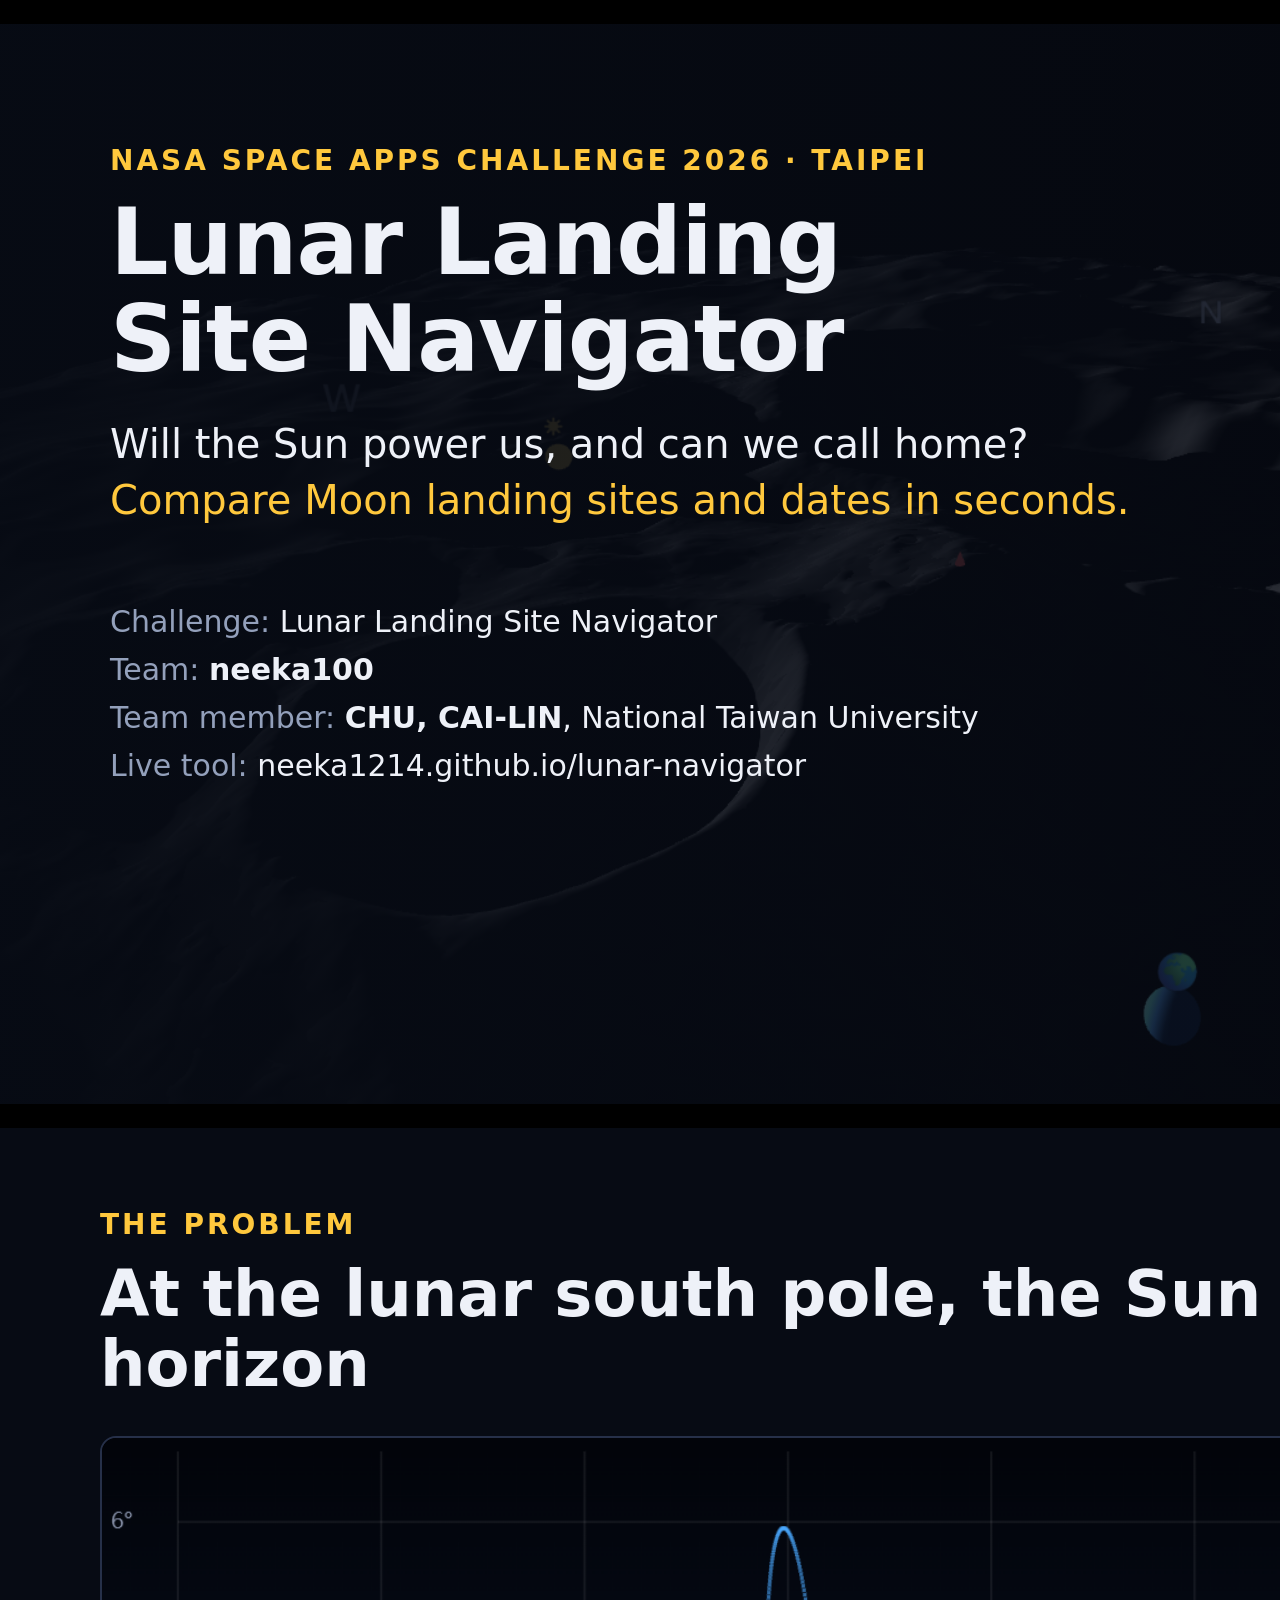
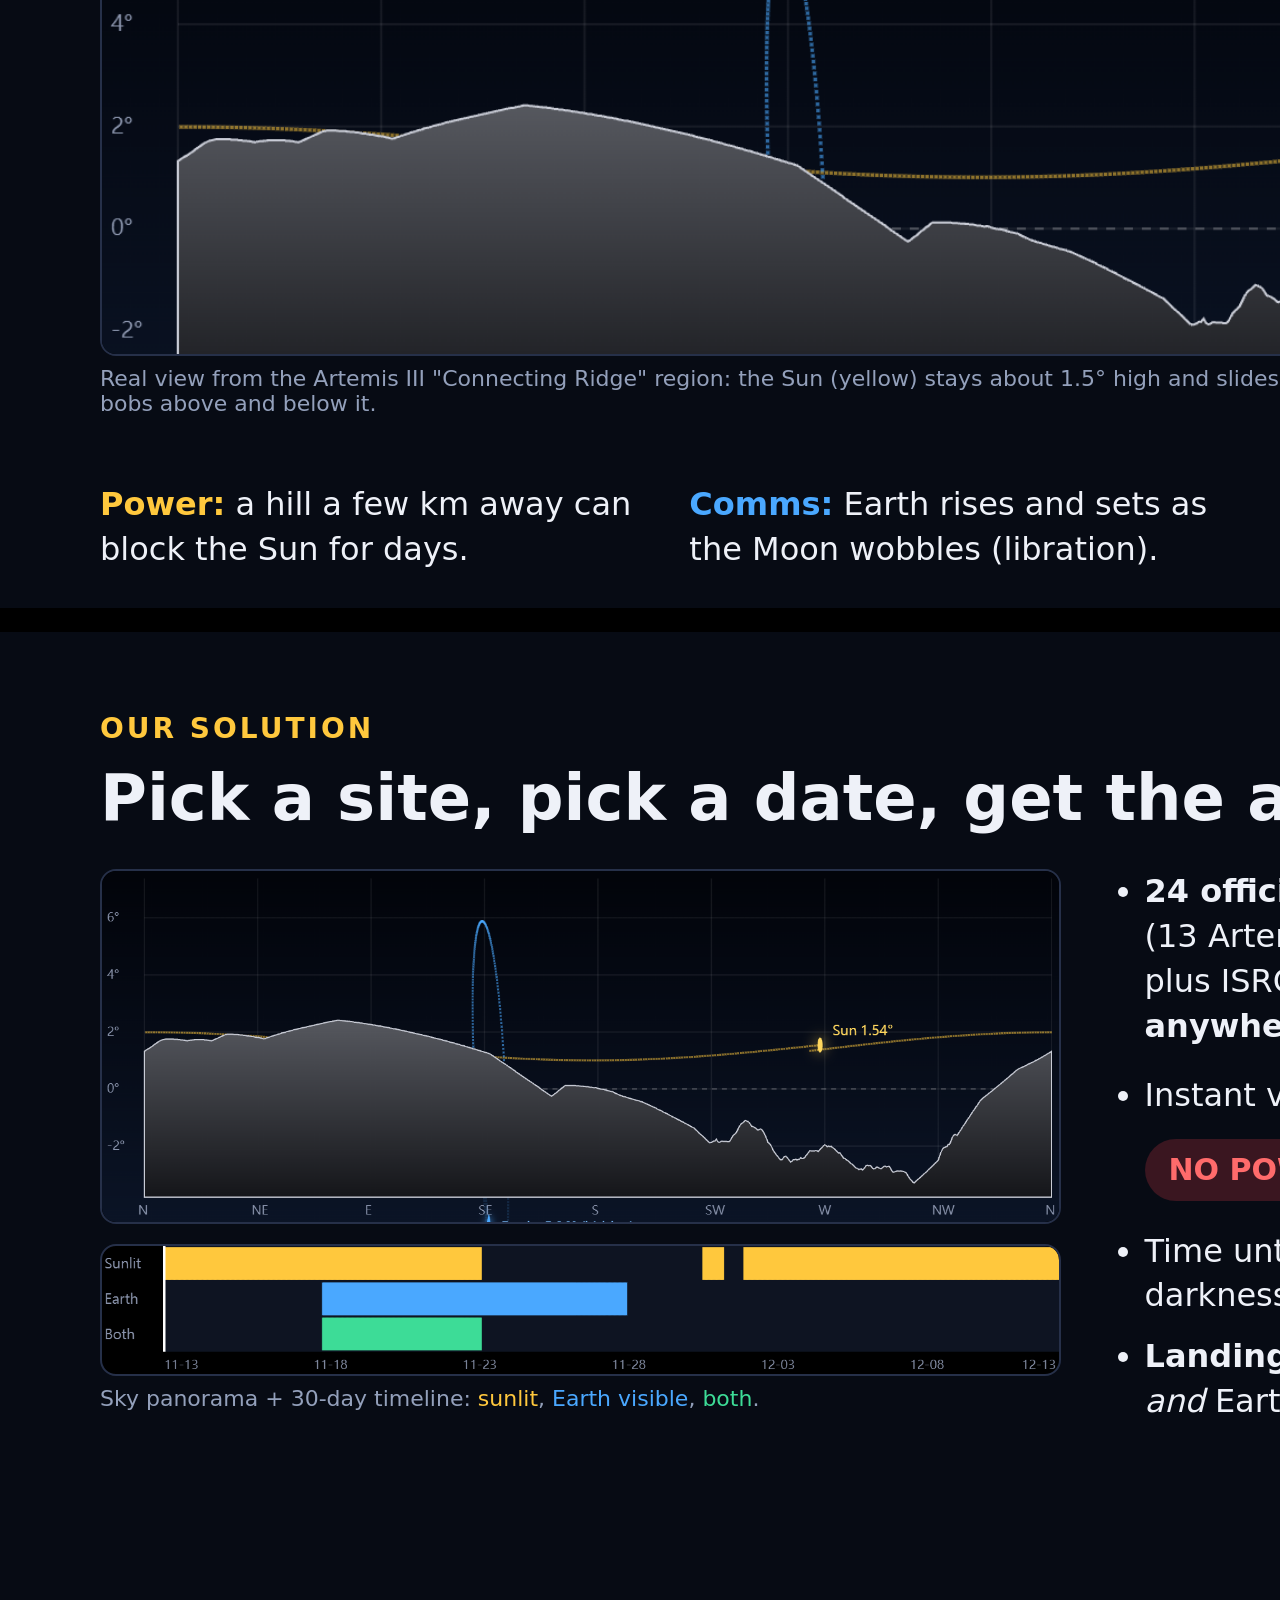
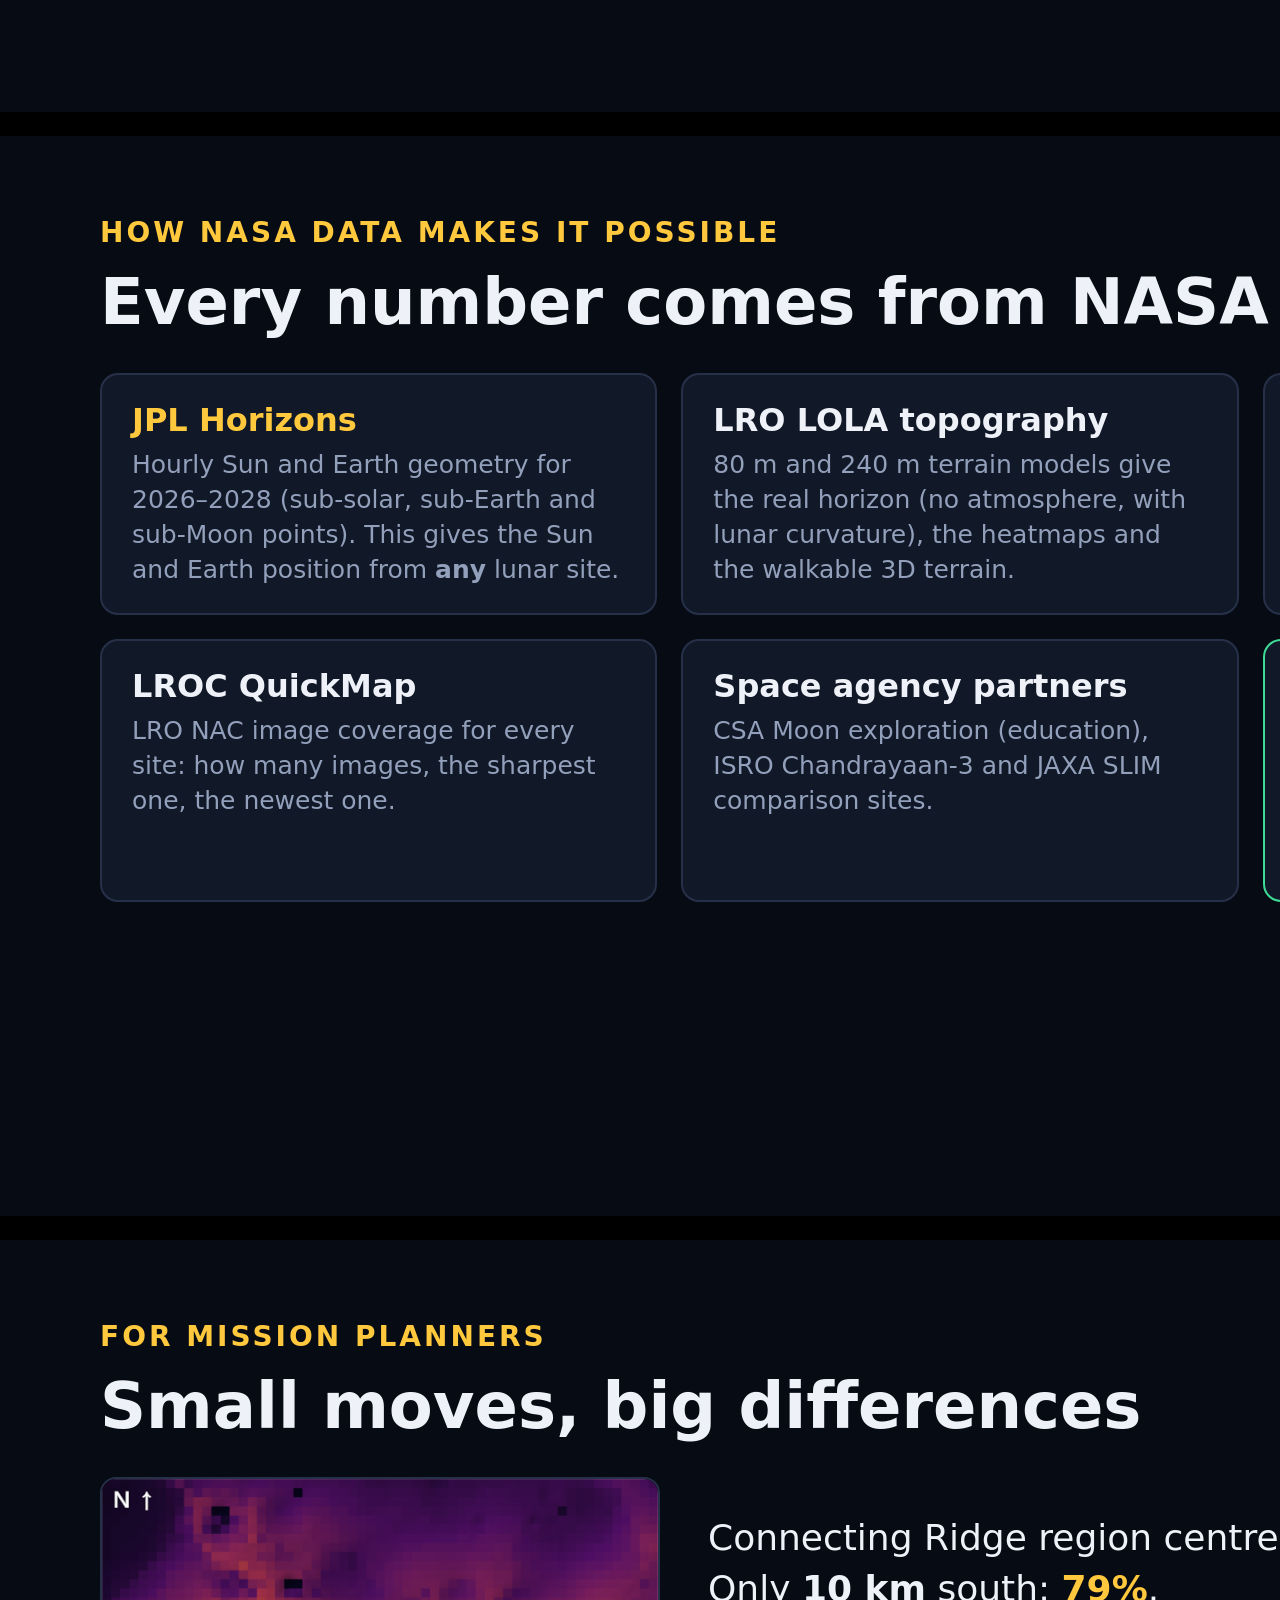
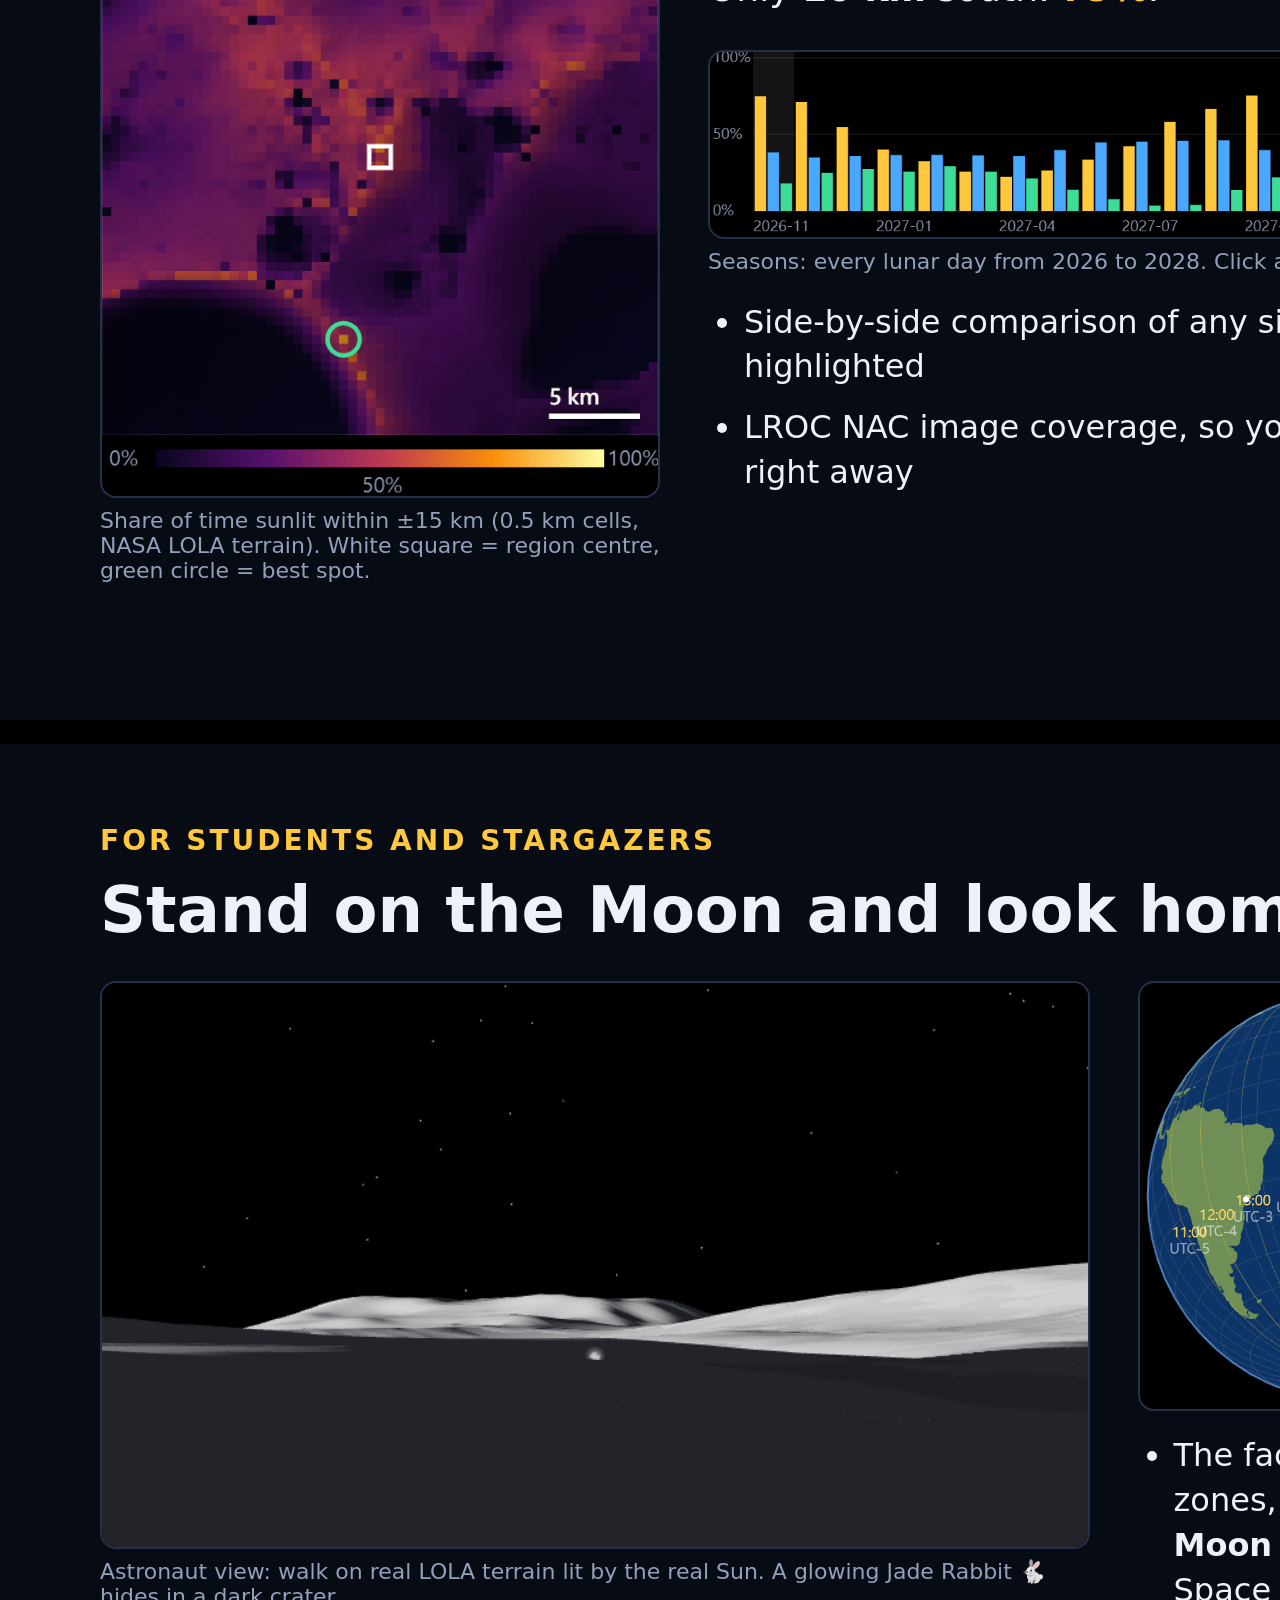
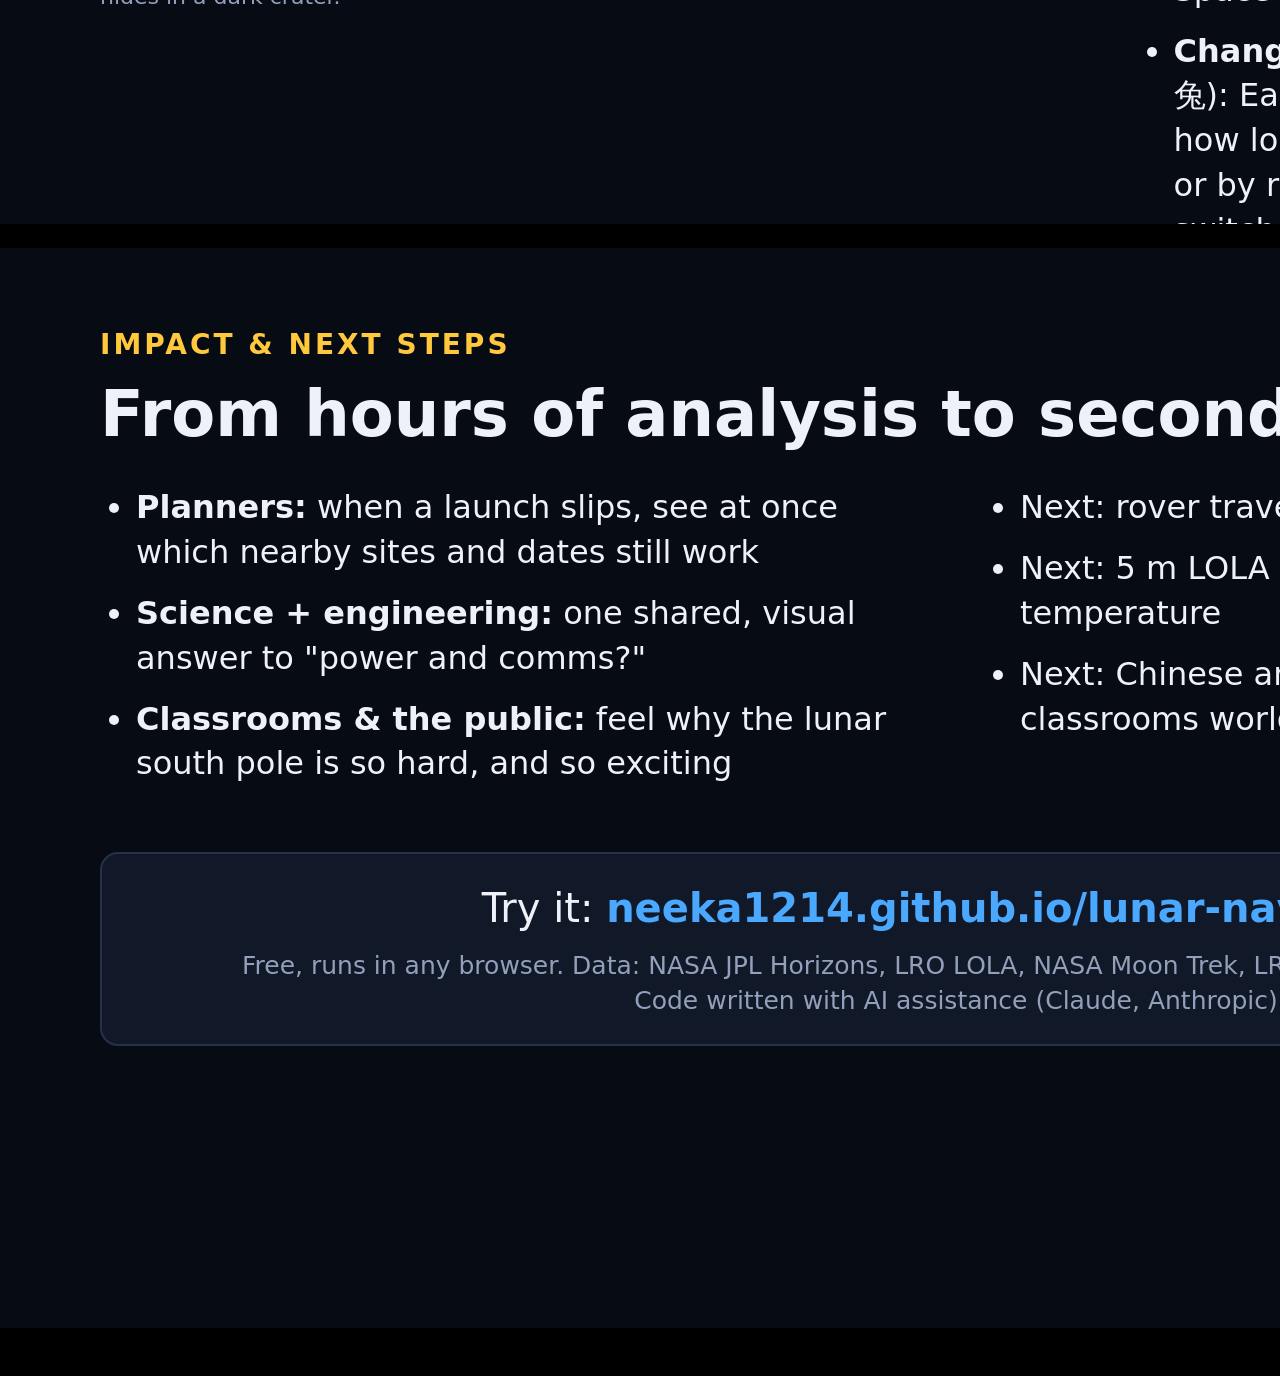
==== web/slides/index.html @ dbe1df8e "Lunar Landing Site Navigator: NASA Space Apps 2026 submission Co-Authored-By: Claude Opus 5.5 <norep" ====
<!doctype html>
<html lang="en">
<head>
<meta charset="utf-8">
<meta name="viewport" content="width=device-width, initial-scale=1">
<title>Lunar Landing Site Navigator · Slides</title>
<style>
  @page { size: 1920px 1080px; margin: 0; }
  :root { --bg: #070b14; --panel: #111827; --line: #263049; --text: #eef1f8; --muted: #93a0bb; --sun: #ffc83d; --earth: #4aa8ff; --ok: #3ddc97; --bad: #ff6b6b; }
  * { box-sizing: border-box; }
  html, body { margin: 0; background: #000; color: var(--text); font-family: "Segoe UI", system-ui, sans-serif; }
  .slide { width: 1920px; height: 1080px; position: relative; overflow: hidden; background: var(--bg); page-break-after: always; break-after: page; padding: 80px 100px; }
  @media screen { .slide { margin: 0 auto 24px; transform-origin: top center; } body { padding: 24px 0; } }
  h1 { font-size: 92px; margin: 0; line-height: 1.05; letter-spacing: -1px; }
  h2 { font-size: 64px; margin: 0 0 36px; line-height: 1.1; }
  .kicker { color: var(--sun); font-size: 28px; letter-spacing: 3px; text-transform: uppercase; margin-bottom: 18px; font-weight: 600; }
  p, li { font-size: 32px; line-height: 1.4; color: var(--text); }
  ul { margin: 0; padding-left: 36px; } li { margin: 0 0 16px; }
  .muted { color: var(--muted); }
  .sun { color: var(--sun); } .earth { color: var(--earth); } .ok { color: var(--ok); } .bad { color: var(--bad); }
  .row { display: flex; gap: 48px; align-items: flex-start; }
  .col { flex: 1; min-width: 0; }
  img { display: block; max-width: 100%; border-radius: 14px; }
  .frame { border: 2px solid var(--line); border-radius: 16px; overflow: hidden; background: #000; }
  .cap { font-size: 22px; color: var(--muted); margin-top: 10px; }
  .num { position: absolute; right: 60px; bottom: 40px; font-size: 22px; color: var(--muted); }
  .big { font-size: 120px; font-weight: 800; line-height: 1; }
  .pill { display: inline-block; padding: 10px 24px; border-radius: 40px; font-size: 30px; font-weight: 700; margin: 0 12px 12px 0; }
  .box { background: var(--panel); border: 2px solid var(--line); border-radius: 18px; padding: 26px 30px; }
  .box h3 { margin: 0 0 8px; font-size: 32px; }
  .box p { margin: 0; font-size: 25px; color: var(--muted); }
  .grid3 { display: grid; grid-template-columns: repeat(3, 1fr); gap: 24px; }
  .arrow { font-size: 44px; color: var(--muted); text-align: center; margin: 6px 0; }
</style>
</head>
<body>

<!-- 1 · Title + team -->
<section class="slide" style="padding:0">
  <img src="img/three_overview.png" style="position:absolute; inset:0; width:100%; height:100%; object-fit:cover; border-radius:0; opacity:.55">
  <div style="position:absolute; inset:0; background:linear-gradient(90deg, rgba(7,11,20,.95) 0%, rgba(7,11,20,.7) 55%, rgba(7,11,20,.2) 100%)"></div>
  <div style="position:relative; padding:120px 110px">
    <div class="kicker">NASA Space Apps Challenge 2026 · Taipei</div>
    <h1>Lunar Landing<br>Site Navigator</h1>
    <p style="font-size:40px; margin-top:28px; max-width:1100px">Will the Sun power us, and can we call home?<br><span class="sun">Compare Moon landing sites and dates in seconds.</span></p>
    <div style="margin-top:70px; font-size:30px; line-height:1.6">
      <div><span class="muted">Challenge:</span> Lunar Landing Site Navigator</div>
      <div><span class="muted">Team:</span> <b>neeka100</b></div>
      <div><span class="muted">Team member:</span> <b>CHU, CAI-LIN</b>, National Taiwan University</div>
      <div><span class="muted">Live tool:</span> neeka1214.github.io/lunar-navigator</div>
    </div>
  </div>
  <div class="num">1 / 7</div>
</section>

<!-- 2 · Problem -->
<section class="slide">
  <div class="kicker">The problem</div>
  <h2>At the lunar south pole, the Sun skims the horizon</h2>
  <div class="frame" style="height:520px"><img src="img/sky.png" style="width:100%; height:520px; object-fit:cover; object-position:top"></div>
  <div class="cap">Real view from the Artemis III "Connecting Ridge" region: the Sun (yellow) stays about 1.5° high and slides along the LOLA terrain horizon. Earth (blue) bobs above and below it.</div>
  <div class="row" style="margin-top:34px">
    <div class="col"><p><b class="sun">Power:</b> a hill a few km away can block the Sun for days.</p></div>
    <div class="col"><p><b class="earth">Comms:</b> Earth rises and sets as the Moon wobbles (libration).</p></div>
    <div class="col"><p><b>Replanning:</b> when a launch slips, NASA's detailed tools are slow to compare many site-and-date options.</p></div>
  </div>
  <div class="num">2 / 7</div>
</section>

<!-- 3 · Solution -->
<section class="slide">
  <div class="kicker">Our solution</div>
  <h2>Pick a site, pick a date, get the answer</h2>
  <div class="row">
    <div class="col" style="flex:1.35">
      <div class="frame"><img src="img/sky.png"></div>
      <div class="frame" style="margin-top:20px"><img src="img/timeline.png"></div>
      <div class="cap">Sky panorama + 30-day timeline: <span class="sun">sunlit</span>, <span class="earth">Earth visible</span>, <span class="ok">both</span>.</div>
    </div>
    <div class="col">
      <ul>
        <li><b>24 official sites</b> from NASA Moon Trek (13 Artemis III regions, 7 CLPS missions, plus ISRO, JAXA and Apollo), or <b>click anywhere</b></li>
        <li>Instant verdict: <span class="pill" style="background:#123a2c; color:var(--ok)">GO</span><span class="pill" style="background:#3a1620; color:var(--bad)">NO COMMS</span><span class="pill" style="background:#3a1620; color:var(--bad)">NO POWER</span></li>
        <li>Time until <span class="sun">sunset</span> or <span class="earth">Earthset</span>, longest darkness, solar-panel output</li>
        <li><b>Landing-window finder</b>: dates with Sun <i>and</i> Earth in view for N or more days</li>
      </ul>
    </div>
  </div>
  <div class="num">3 / 7</div>
</section>

<!-- 4 · NASA data -->
<section class="slide">
  <div class="kicker">How NASA data makes it possible</div>
  <h2>Every number comes from NASA open data</h2>
  <div class="grid3">
    <div class="box"><h3 class="sun">JPL Horizons</h3><p>Hourly Sun and Earth geometry for 2026–2028 (sub-solar, sub-Earth and sub-Moon points). This gives the Sun and Earth position from <b>any</b> lunar site.</p></div>
    <div class="box"><h3>LRO LOLA topography</h3><p>80 m and 240 m terrain models give the real horizon (no atmosphere, with lunar curvature), the heatmaps and the walkable 3D terrain.</p></div>
    <div class="box"><h3 class="earth">NASA Moon Trek</h3><p>The Artemis III candidate regions, the CLPS landing sites, and the LOLA permanently-shadowed-regions map.</p></div>
    <div class="box"><h3>LROC QuickMap</h3><p>LRO NAC image coverage for every site: how many images, the sharpest one, the newest one.</p></div>
    <div class="box"><h3>Space agency partners</h3><p>CSA Moon exploration (education), ISRO Chandrayaan-3 and JAXA SLIM comparison sites.</p></div>
    <div class="box" style="border-color:var(--ok)"><h3 class="ok">Validated</h3><p><b style="color:var(--text); font-size:40px">98.7%</b> agreement with Moon Trek's permanent-shadow map (300 test points). Sun and Earth positions match Horizons to within 0.01°.</p></div>
  </div>
  <div class="num">4 / 7</div>
</section>

<!-- 5 · Planners -->
<section class="slide">
  <div class="kicker">For mission planners</div>
  <h2>Small moves, big differences</h2>
  <div class="row">
    <div class="col" style="flex:0 0 560px">
      <div class="frame"><img src="img/heat.png" style="width:560px"></div>
      <div class="cap">Share of time sunlit within ±15 km (0.5 km cells, NASA LOLA terrain). White square = region centre, green circle = best spot.</div>
    </div>
    <div class="col">
      <p style="font-size:36px">Connecting Ridge region centre: <b>48%</b> sunlit.<br>Only <b>10 km</b> south: <b class="sun">79%</b>.</p>
      <div class="frame" style="margin-top:26px"><img src="img/season.png"></div>
      <div class="cap">Seasons: every lunar day from 2026 to 2028. Click a bar to jump to that date.</div>
      <ul style="margin-top:26px">
        <li>Side-by-side comparison of any sites and dates; the best one is highlighted</li>
        <li>LROC NAC image coverage, so you can check the real surface right away</li>
      </ul>
    </div>
  </div>
  <div class="num">5 / 7</div>
</section>

<!-- 6 · Everyone -->
<section class="slide">
  <div class="kicker">For students and stargazers</div>
  <h2>Stand on the Moon and look home</h2>
  <div class="row">
    <div class="col" style="flex:1.45">
      <div class="frame"><img src="img/three_fp.png" style="width:100%"></div>
      <div class="cap">Astronaut view: walk on real LOLA terrain lit by the real Sun. A glowing Jade Rabbit 🐇 hides in a dark crater.</div>
    </div>
    <div class="col">
      <div class="frame" style="width:430px"><img src="img/globe.png" style="width:430px"></div>
      <ul style="margin-top:22px">
        <li>The face of Earth you see, its time zones, and <b>which cities can see the Moon right now</b> (plus NASA's Deep Space Network antennas)</li>
        <li><b>Chang'e &amp; the Jade Rabbit</b> (嫦娥 · 玉兔): Earth–Moon distance today, and how long the trip takes on foot, by train or by rocket. Find the rabbits! (can be switched off)</li>
      </ul>
    </div>
  </div>
  <div class="num">6 / 7</div>
</section>

<!-- 7 · Impact -->
<section class="slide">
  <div class="kicker">Impact &amp; next steps</div>
  <h2>From hours of analysis to seconds</h2>
  <div class="row">
    <div class="col">
      <ul>
        <li><b>Planners:</b> when a launch slips, see at once which nearby sites and dates still work</li>
        <li><b>Science + engineering:</b> one shared, visual answer to "power and comms?"</li>
        <li><b>Classrooms &amp; the public:</b> feel why the lunar south pole is so hard, and so exciting</li>
      </ul>
    </div>
    <div class="col">
      <ul>
        <li>Next: rover traverse planning along the heatmap</li>
        <li>Next: 5 m LOLA terrain, relay-satellite coverage, temperature</li>
        <li>Next: Chinese and other languages for classrooms worldwide</li>
      </ul>
    </div>
  </div>
  <div class="box" style="margin-top:50px; text-align:center">
    <p style="font-size:40px; color:var(--text)">Try it: <b class="earth">neeka1214.github.io/lunar-navigator</b></p>
    <p style="margin-top:12px">Free, runs in any browser. Data: NASA JPL Horizons, LRO LOLA, NASA Moon Trek, LROC QuickMap, CSA, ISRO, JAXA.<br>Code written with AI assistance (Claude, Anthropic).</p>
  </div>
  <div class="num">7 / 7</div>
</section>

</body>
</html>
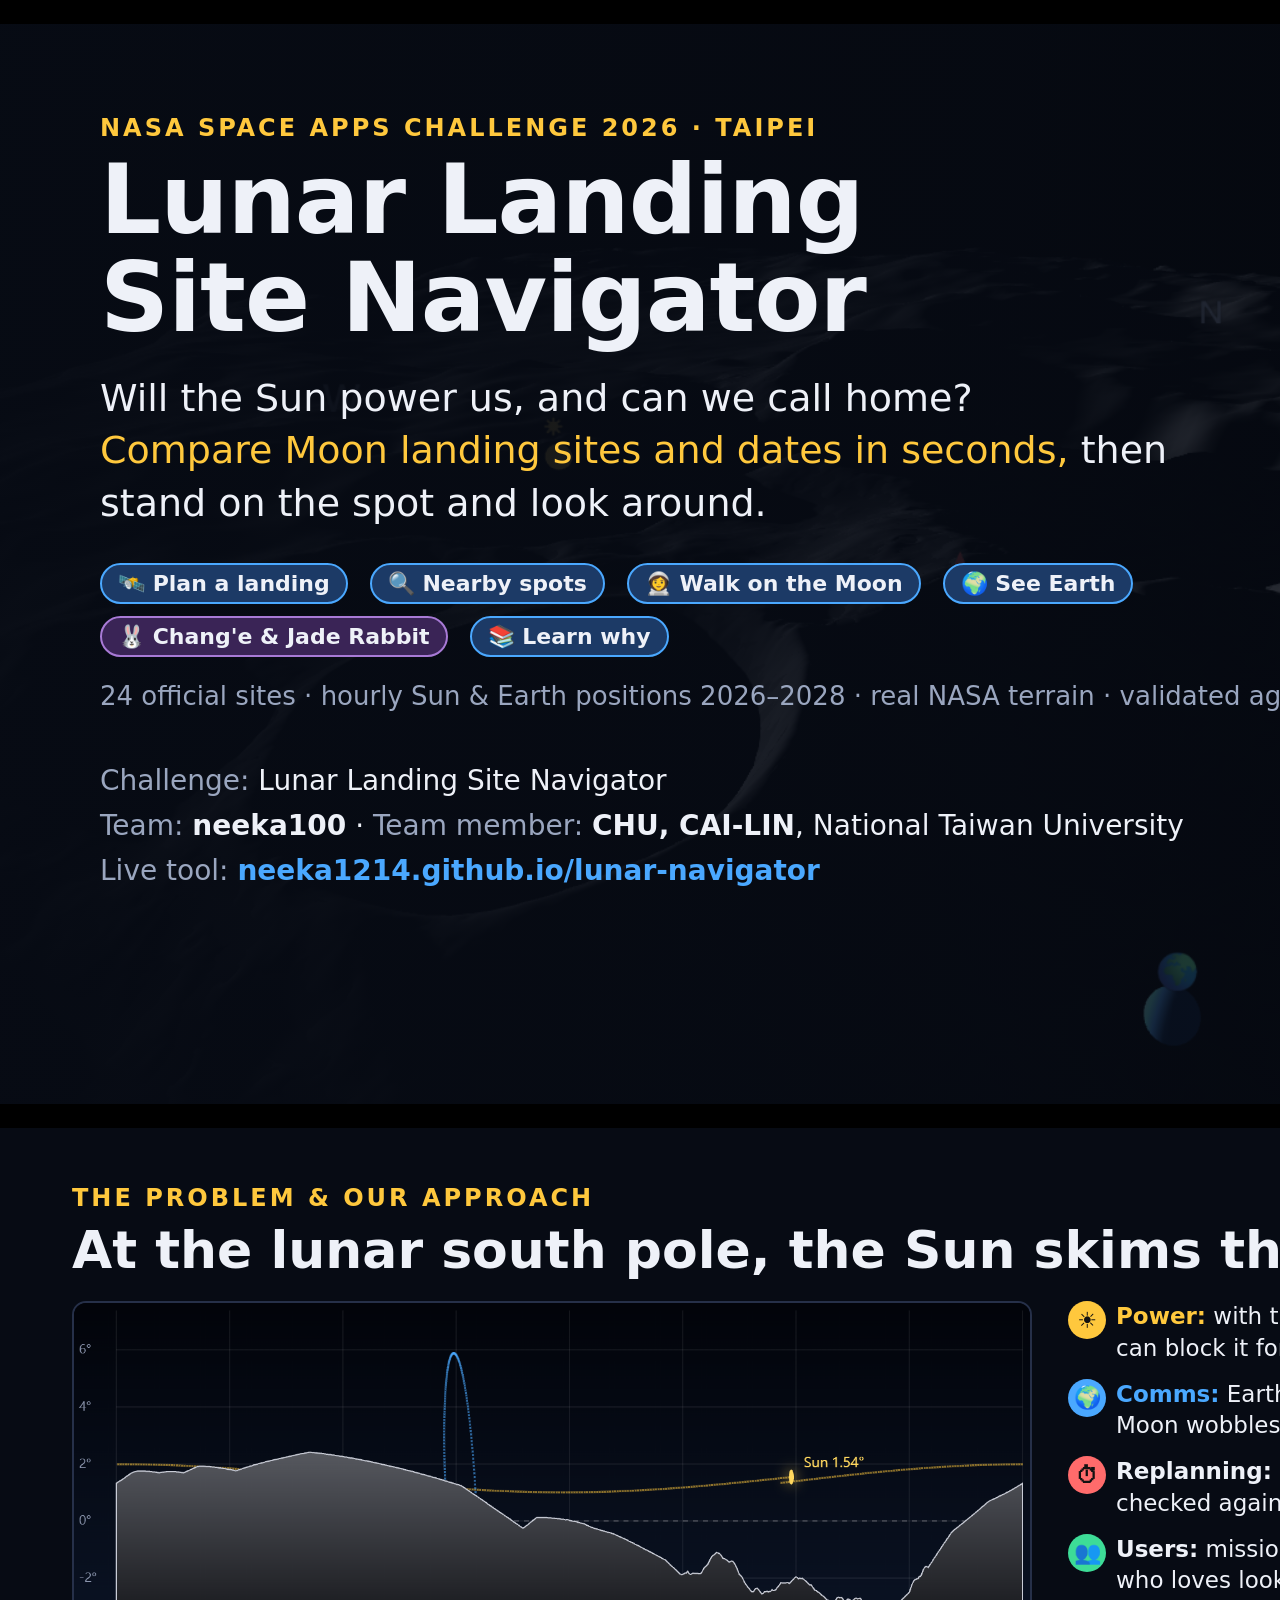
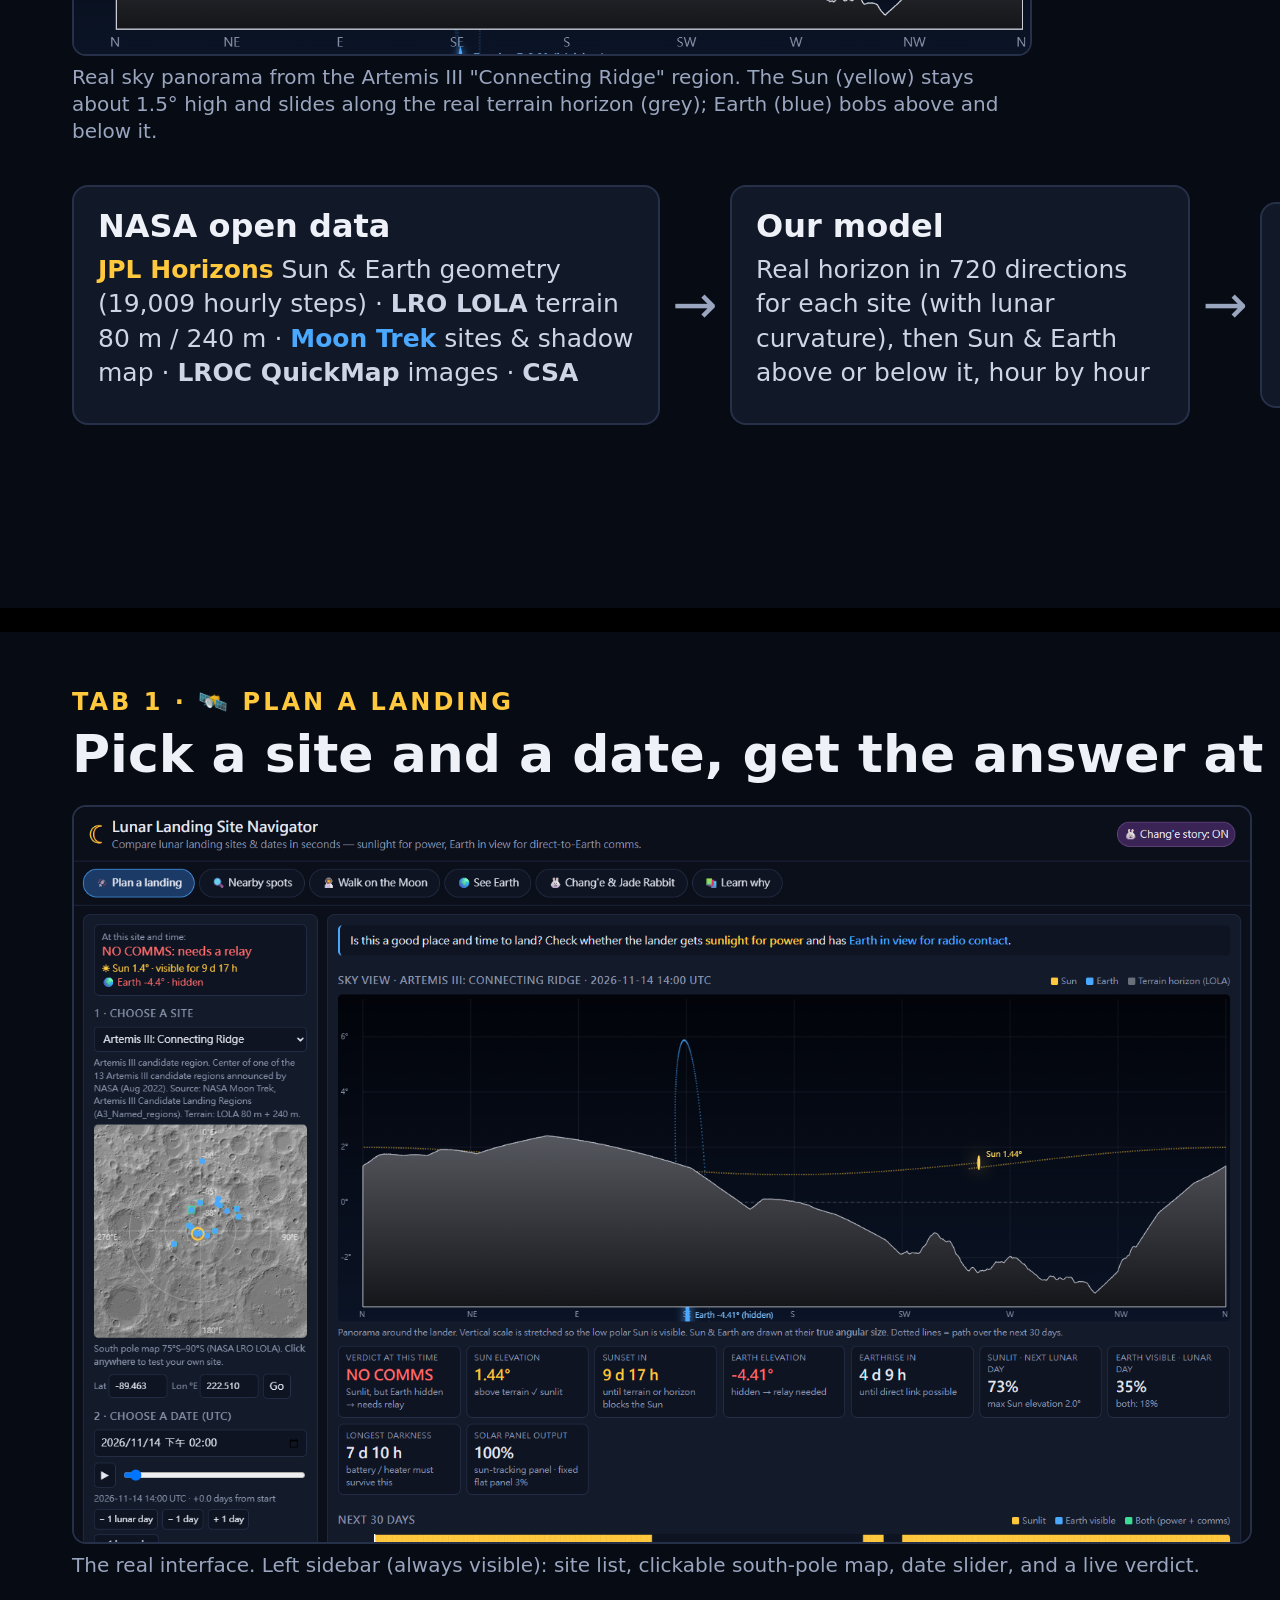
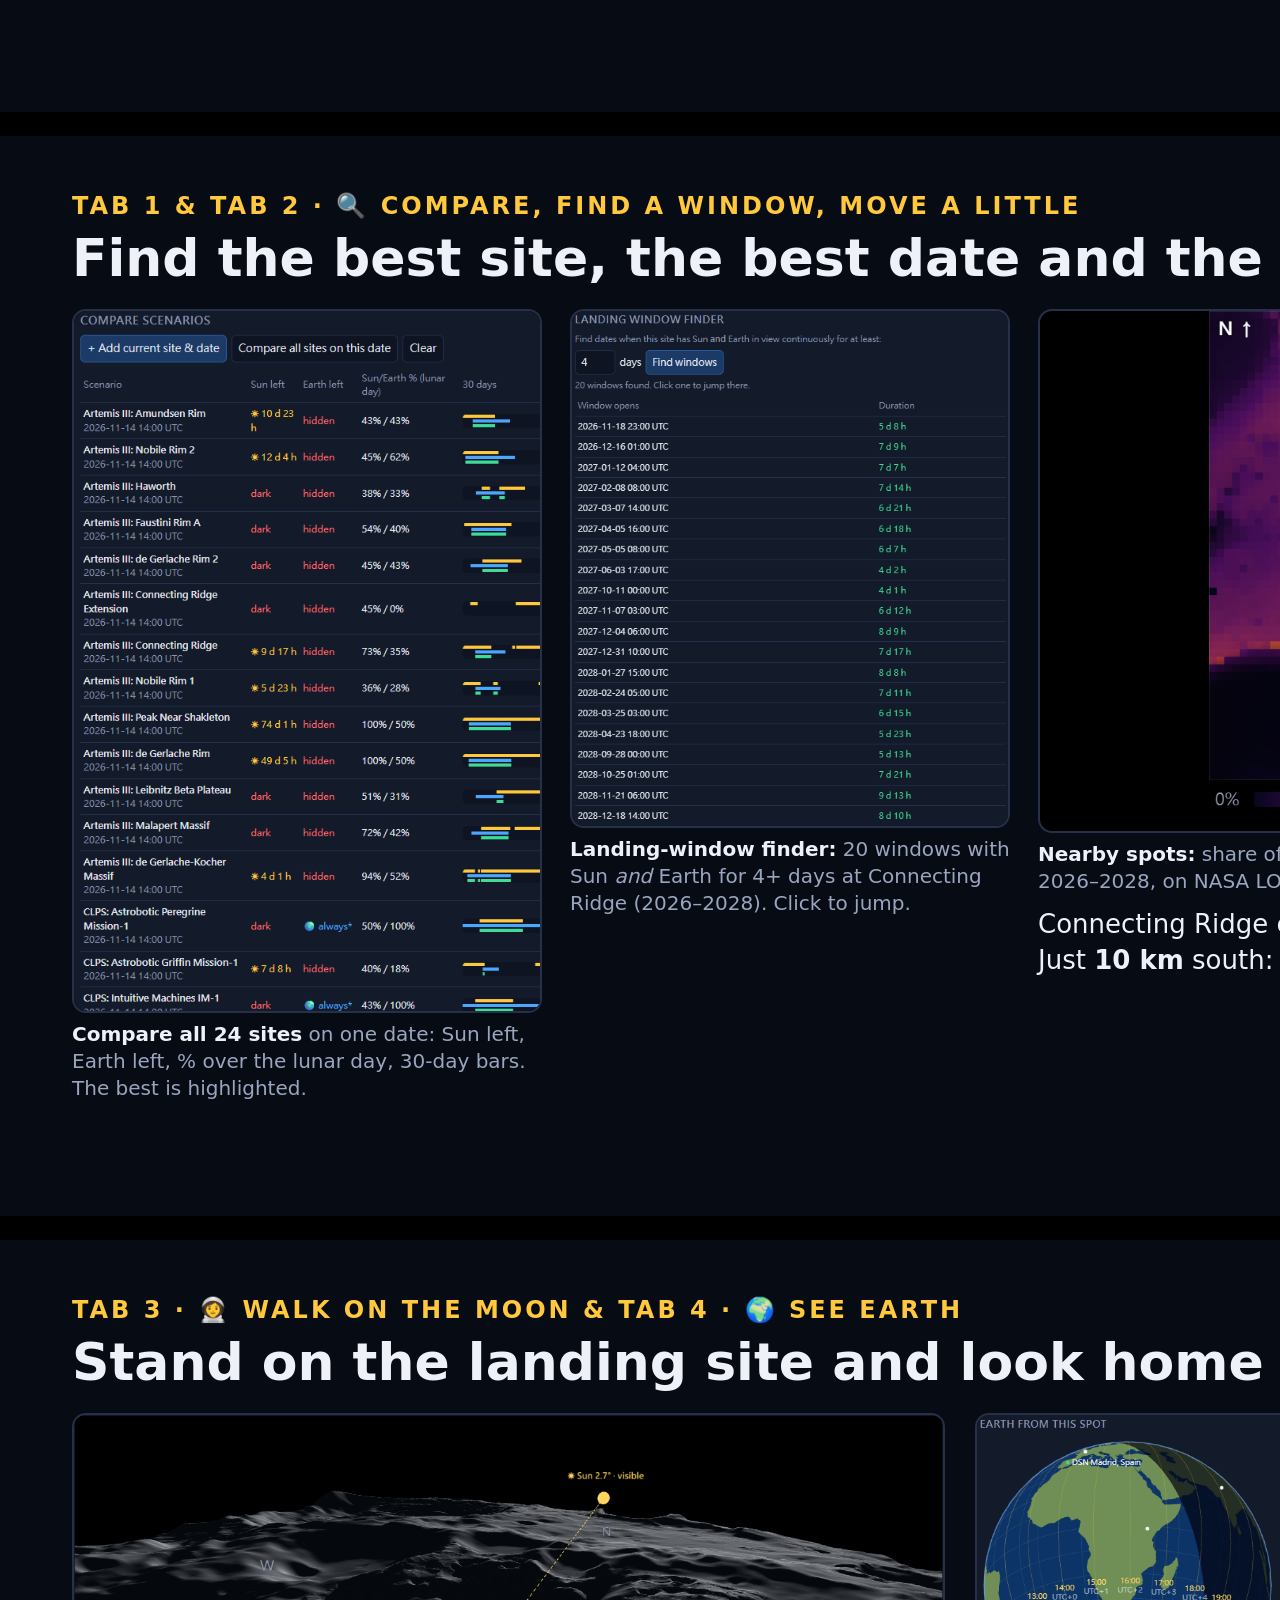
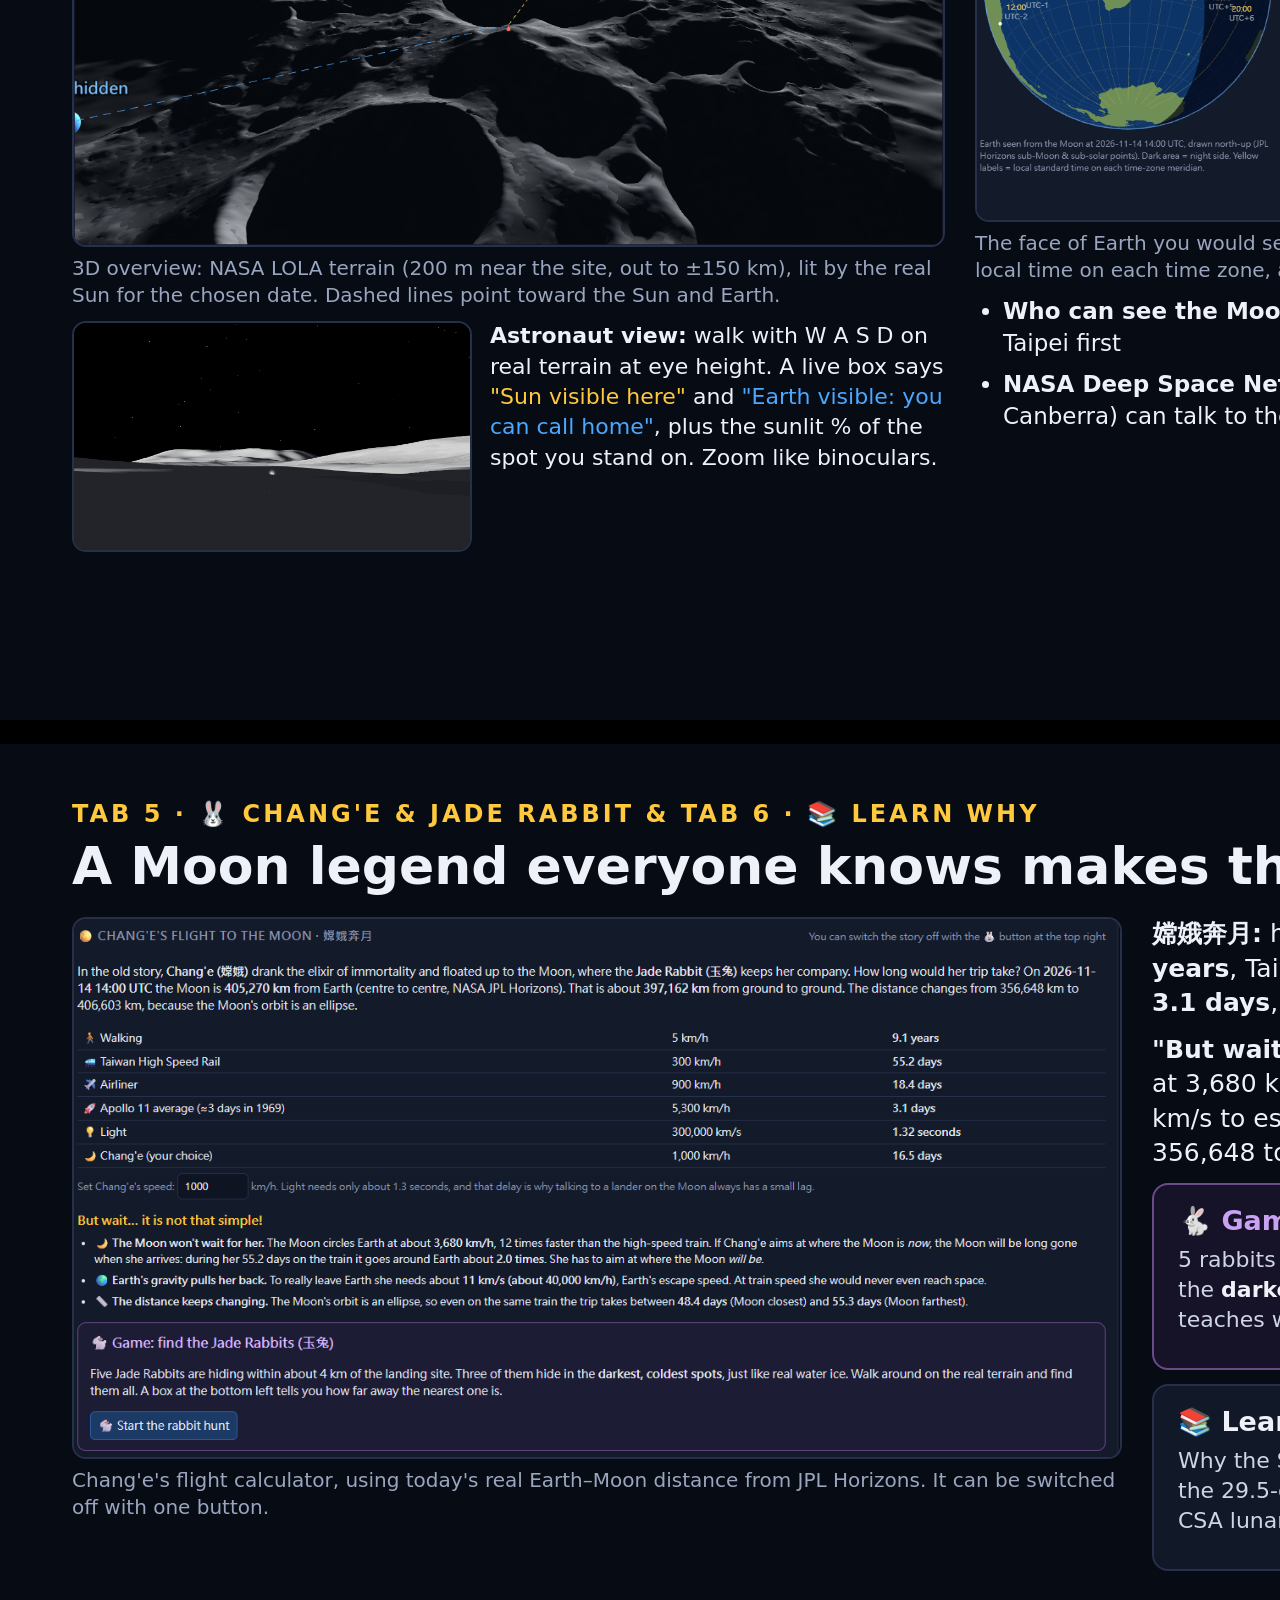
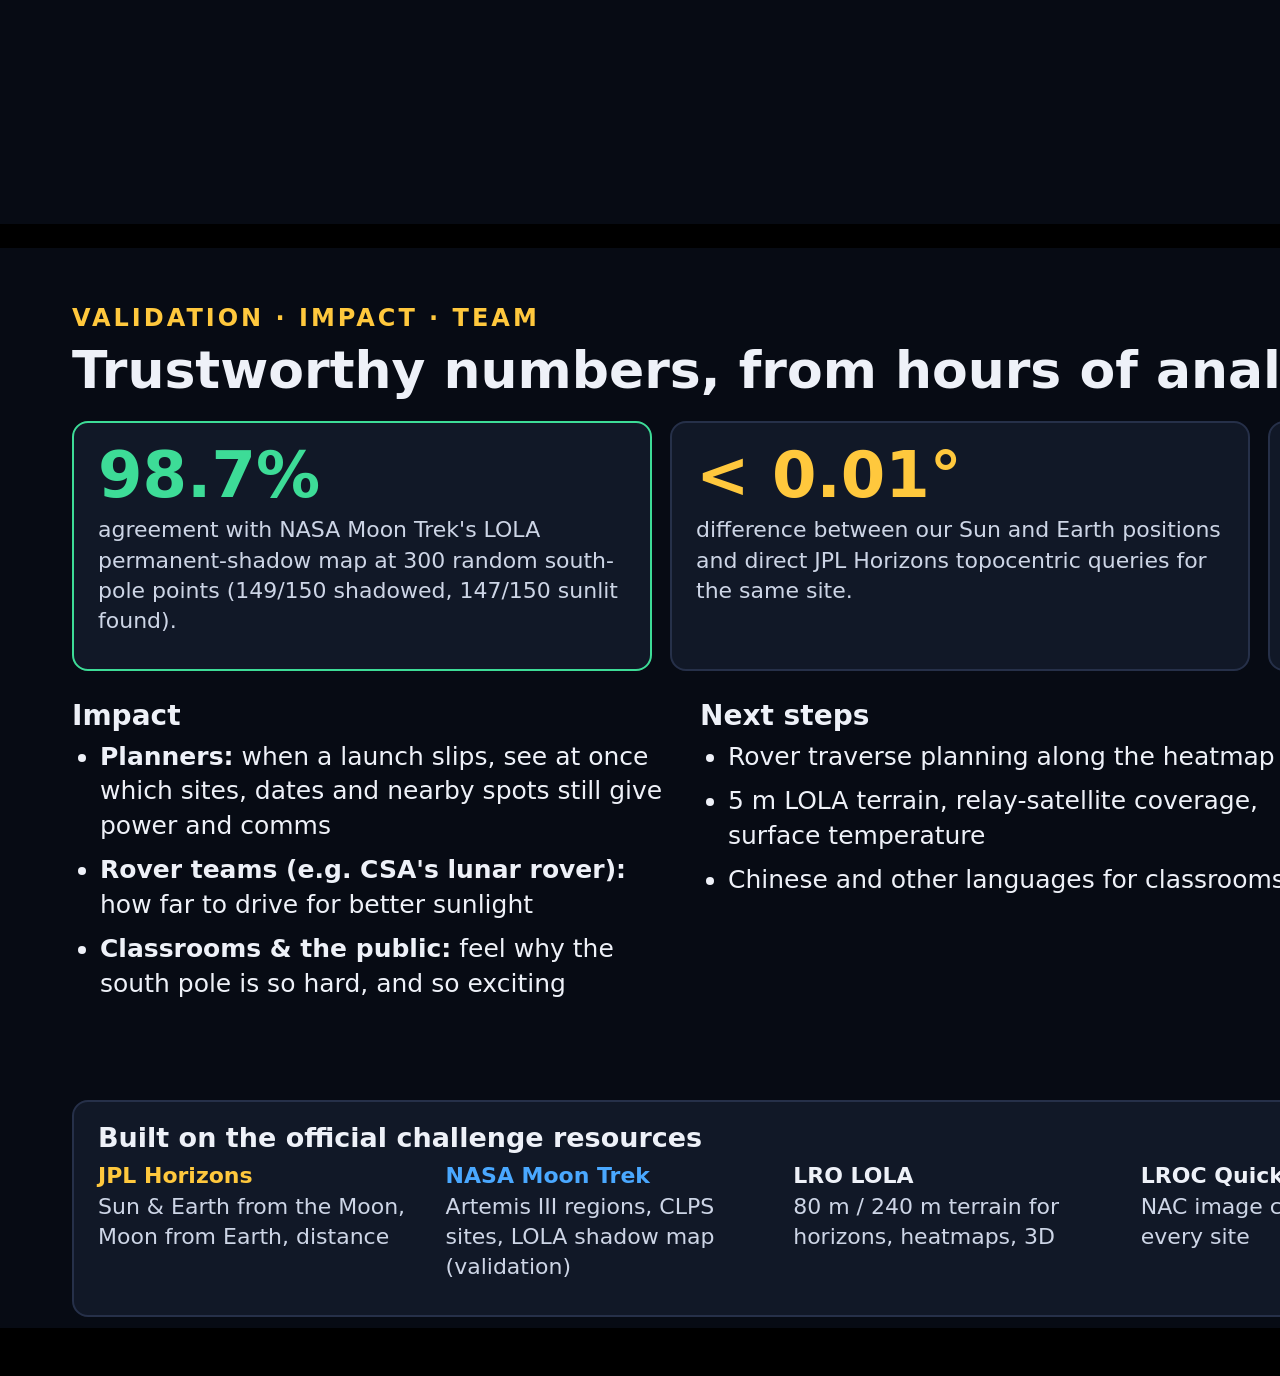
==== commit 251c1b08: "Split the site into tabs with an always-visible sidebar; richer 7-slide deck Co-Authored-By: Claude " ====
--- a/web/slides/index.html
+++ b/web/slides/index.html
@@ -6,169 +6,223 @@
 <title>Lunar Landing Site Navigator · Slides</title>
 <style>
   @page { size: 1920px 1080px; margin: 0; }
-  :root { --bg: #070b14; --panel: #111827; --line: #263049; --text: #eef1f8; --muted: #93a0bb; --sun: #ffc83d; --earth: #4aa8ff; --ok: #3ddc97; --bad: #ff6b6b; }
+  :root { --bg: #070b14; --panel: #111827; --line: #263049; --text: #eef1f8; --muted: #9aa6bf; --sun: #ffc83d; --earth: #4aa8ff; --ok: #3ddc97; --bad: #ff6b6b; --rab: #c9a2f2; }
   * { box-sizing: border-box; }
   html, body { margin: 0; background: #000; color: var(--text); font-family: "Segoe UI", system-ui, sans-serif; }
-  .slide { width: 1920px; height: 1080px; position: relative; overflow: hidden; background: var(--bg); page-break-after: always; break-after: page; padding: 80px 100px; }
-  @media screen { .slide { margin: 0 auto 24px; transform-origin: top center; } body { padding: 24px 0; } }
-  h1 { font-size: 92px; margin: 0; line-height: 1.05; letter-spacing: -1px; }
-  h2 { font-size: 64px; margin: 0 0 36px; line-height: 1.1; }
-  .kicker { color: var(--sun); font-size: 28px; letter-spacing: 3px; text-transform: uppercase; margin-bottom: 18px; font-weight: 600; }
-  p, li { font-size: 32px; line-height: 1.4; color: var(--text); }
-  ul { margin: 0; padding-left: 36px; } li { margin: 0 0 16px; }
+  .slide { width: 1920px; height: 1080px; position: relative; overflow: hidden; background: var(--bg); page-break-after: always; break-after: page; padding: 56px 72px; }
+  @media screen { .slide { margin: 0 auto 24px; } body { padding: 24px 0; } }
+  h1 { font-size: 96px; margin: 0; line-height: 1.02; letter-spacing: -1px; }
+  h2 { font-size: 52px; margin: 0 0 22px; line-height: 1.1; }
+  h3 { font-size: 28px; margin: 0 0 8px; }
+  .kicker { color: var(--sun); font-size: 24px; letter-spacing: 3px; text-transform: uppercase; margin-bottom: 10px; font-weight: 700; }
+  p, li { font-size: 25px; line-height: 1.38; color: var(--text); }
+  p { margin: 0 0 12px; }
+  ul { margin: 0; padding-left: 28px; } li { margin: 0 0 10px; }
   .muted { color: var(--muted); }
-  .sun { color: var(--sun); } .earth { color: var(--earth); } .ok { color: var(--ok); } .bad { color: var(--bad); }
-  .row { display: flex; gap: 48px; align-items: flex-start; }
+  .sun { color: var(--sun); } .earth { color: var(--earth); } .ok { color: var(--ok); } .bad { color: var(--bad); } .rab { color: var(--rab); }
+  .row { display: flex; gap: 36px; align-items: flex-start; }
   .col { flex: 1; min-width: 0; }
-  img { display: block; max-width: 100%; border-radius: 14px; }
-  .frame { border: 2px solid var(--line); border-radius: 16px; overflow: hidden; background: #000; }
-  .cap { font-size: 22px; color: var(--muted); margin-top: 10px; }
-  .num { position: absolute; right: 60px; bottom: 40px; font-size: 22px; color: var(--muted); }
-  .big { font-size: 120px; font-weight: 800; line-height: 1; }
-  .pill { display: inline-block; padding: 10px 24px; border-radius: 40px; font-size: 30px; font-weight: 700; margin: 0 12px 12px 0; }
-  .box { background: var(--panel); border: 2px solid var(--line); border-radius: 18px; padding: 26px 30px; }
-  .box h3 { margin: 0 0 8px; font-size: 32px; }
-  .box p { margin: 0; font-size: 25px; color: var(--muted); }
-  .grid3 { display: grid; grid-template-columns: repeat(3, 1fr); gap: 24px; }
-  .arrow { font-size: 44px; color: var(--muted); text-align: center; margin: 6px 0; }
+  img { display: block; max-width: 100%; }
+  .frame { border: 2px solid var(--line); border-radius: 14px; overflow: hidden; background: #000; }
+  .frame img { width: 100%; }
+  .cap { font-size: 20px; color: var(--muted); margin-top: 8px; line-height: 1.35; }
+  .num { position: absolute; right: 48px; bottom: 26px; font-size: 20px; color: var(--muted); }
+  .box { background: var(--panel); border: 2px solid var(--line); border-radius: 16px; padding: 20px 24px; }
+  .box p, .box li { font-size: 22px; color: #cdd5e6; }
+  .box h3 { font-size: 27px; }
+  .tabchip { display: inline-block; padding: 6px 16px; border-radius: 30px; background: #1c3a66; border: 2px solid #4aa8ff; font-size: 22px; font-weight: 700; margin-right: 10px; }
+  .step { display: inline-flex; width: 38px; height: 38px; border-radius: 50%; background: var(--sun); color: #111; font-weight: 800; font-size: 22px; align-items: center; justify-content: center; margin-right: 10px; flex: 0 0 38px; }
+  .feat { display: flex; align-items: flex-start; margin: 0 0 14px; }
+  .feat p { margin: 0; font-size: 23px; }
+  .grid3 { display: grid; grid-template-columns: repeat(3, 1fr); gap: 18px; }
+  .grid2 { display: grid; grid-template-columns: 1fr 1fr; gap: 18px; }
+  .stat { font-size: 64px; font-weight: 800; line-height: 1; }
+  .pill { display: inline-block; padding: 4px 14px; border-radius: 30px; font-size: 22px; font-weight: 800; margin-right: 6px; }
+  .flow .box p { font-size: 25px; } .flow .box h3 { font-size: 32px; }
+  .flow { display: grid; grid-template-columns: 1.15fr 70px 0.9fr 70px 1.15fr; align-items: center; gap: 0; }
+  .arrow { font-size: 54px; color: var(--muted); text-align: center; }
 </style>
 </head>
 <body>
 
-<!-- 1 · Title + team -->
+<!-- 1 · Title -->
 <section class="slide" style="padding:0">
-  <img src="img/three_overview.png" style="position:absolute; inset:0; width:100%; height:100%; object-fit:cover; border-radius:0; opacity:.55">
-  <div style="position:absolute; inset:0; background:linear-gradient(90deg, rgba(7,11,20,.95) 0%, rgba(7,11,20,.7) 55%, rgba(7,11,20,.2) 100%)"></div>
-  <div style="position:relative; padding:120px 110px">
+  <img src="img/three_overview.png" style="position:absolute; inset:0; width:100%; height:100%; object-fit:cover; opacity:.6">
+  <div style="position:absolute; inset:0; background:linear-gradient(90deg, rgba(7,11,20,.97) 0%, rgba(7,11,20,.8) 52%, rgba(7,11,20,.25) 100%)"></div>
+  <div style="position:relative; padding:90px 100px">
     <div class="kicker">NASA Space Apps Challenge 2026 · Taipei</div>
     <h1>Lunar Landing<br>Site Navigator</h1>
-    <p style="font-size:40px; margin-top:28px; max-width:1100px">Will the Sun power us, and can we call home?<br><span class="sun">Compare Moon landing sites and dates in seconds.</span></p>
-    <div style="margin-top:70px; font-size:30px; line-height:1.6">
+    <p style="font-size:38px; margin-top:24px; max-width:1150px">Will the Sun power us, and can we call home?<br><span class="sun">Compare Moon landing sites and dates in seconds,</span> then stand on the spot and look around.</p>
+    <div style="margin-top:34px; display:flex; flex-wrap:wrap; gap:12px; max-width:1250px">
+      <span class="tabchip">🛰️ Plan a landing</span><span class="tabchip">🔍 Nearby spots</span><span class="tabchip">👩‍🚀 Walk on the Moon</span>
+      <span class="tabchip">🌍 See Earth</span><span class="tabchip" style="background:#3a2456; border-color:#a87ad6">🐰 Chang'e &amp; Jade Rabbit</span><span class="tabchip">📚 Learn why</span>
+    </div>
+    <p style="font-size:26px; margin-top:22px" class="muted">24 official sites · hourly Sun &amp; Earth positions 2026–2028 · real NASA terrain · validated against NASA Moon Trek</p>
+    <div style="margin-top:44px; font-size:28px; line-height:1.6">
       <div><span class="muted">Challenge:</span> Lunar Landing Site Navigator</div>
-      <div><span class="muted">Team:</span> <b>neeka100</b></div>
-      <div><span class="muted">Team member:</span> <b>CHU, CAI-LIN</b>, National Taiwan University</div>
-      <div><span class="muted">Live tool:</span> neeka1214.github.io/lunar-navigator</div>
+      <div><span class="muted">Team:</span> <b>neeka100</b> · <span class="muted">Team member:</span> <b>CHU, CAI-LIN</b>, National Taiwan University</div>
+      <div><span class="muted">Live tool:</span> <b class="earth">neeka1214.github.io/lunar-navigator</b></div>
     </div>
   </div>
   <div class="num">1 / 7</div>
 </section>
 
-<!-- 2 · Problem -->
-<section class="slide">
-  <div class="kicker">The problem</div>
+<!-- 2 · Problem + approach -->
+<section class="slide">
+  <div class="kicker">The problem &amp; our approach</div>
   <h2>At the lunar south pole, the Sun skims the horizon</h2>
-  <div class="frame" style="height:520px"><img src="img/sky.png" style="width:100%; height:520px; object-fit:cover; object-position:top"></div>
-  <div class="cap">Real view from the Artemis III "Connecting Ridge" region: the Sun (yellow) stays about 1.5° high and slides along the LOLA terrain horizon. Earth (blue) bobs above and below it.</div>
-  <div class="row" style="margin-top:34px">
-    <div class="col"><p><b class="sun">Power:</b> a hill a few km away can block the Sun for days.</p></div>
-    <div class="col"><p><b class="earth">Comms:</b> Earth rises and sets as the Moon wobbles (libration).</p></div>
-    <div class="col"><p><b>Replanning:</b> when a launch slips, NASA's detailed tools are slow to compare many site-and-date options.</p></div>
+  <div class="row">
+    <div class="col" style="flex:0 0 960px">
+      <div class="frame"><img src="img/sky.png"></div>
+      <div class="cap">Real sky panorama from the Artemis III "Connecting Ridge" region. The Sun (yellow) stays about 1.5° high and slides along the real terrain horizon (grey); Earth (blue) bobs above and below it.</div>
+    </div>
+    <div class="col">
+      <div class="feat"><span class="step">☀</span><p><b class="sun">Power:</b> with the Sun only 1–2° high, a hill several km away can block it for days.</p></div>
+      <div class="feat"><span class="step" style="background:var(--earth)">🌍</span><p><b class="earth">Comms:</b> Earth sits on the horizon and rises and sets as the Moon wobbles (libration).</p></div>
+      <div class="feat"><span class="step" style="background:var(--bad)">⏱</span><p><b>Replanning:</b> when a launch slips, every site and date must be checked again, quickly.</p></div>
+      <div class="feat"><span class="step" style="background:var(--ok)">👥</span><p><b>Users:</b> mission planners, rover teams, students and anyone who loves looking at the Moon.</p></div>
+    </div>
+  </div>
+  <div class="flow" style="margin-top:40px">
+    <div class="box"><h3>NASA open data</h3><p><b class="sun">JPL Horizons</b> Sun &amp; Earth geometry (19,009 hourly steps) · <b>LRO LOLA</b> terrain 80 m / 240 m · <b class="earth">Moon Trek</b> sites &amp; shadow map · <b>LROC QuickMap</b> images · <b>CSA</b></p></div>
+    <div class="arrow">→</div>
+    <div class="box"><h3>Our model</h3><p>Real horizon in 720 directions for each site (with lunar curvature), then Sun &amp; Earth above or below it, hour by hour</p></div>
+    <div class="arrow">→</div>
+    <div class="box"><h3>One web page, 6 tabs</h3><p>Free, in any browser, no install. Answers for planners <i>and</i> an experience for the public</p></div>
   </div>
   <div class="num">2 / 7</div>
 </section>
 
-<!-- 3 · Solution -->
-<section class="slide">
-  <div class="kicker">Our solution</div>
-  <h2>Pick a site, pick a date, get the answer</h2>
+<!-- 3 · Plan a landing -->
+<section class="slide">
+  <div class="kicker">Tab 1 · 🛰️ Plan a landing</div>
+  <h2>Pick a site and a date, get the answer at once</h2>
   <div class="row">
-    <div class="col" style="flex:1.35">
-      <div class="frame"><img src="img/sky.png"></div>
-      <div class="frame" style="margin-top:20px"><img src="img/timeline.png"></div>
-      <div class="cap">Sky panorama + 30-day timeline: <span class="sun">sunlit</span>, <span class="earth">Earth visible</span>, <span class="ok">both</span>.</div>
-    </div>
-    <div class="col">
+    <div class="col" style="flex:0 0 1180px">
+      <div class="frame"><img src="img/ui_plan.png"></div>
+      <div class="cap">The real interface. Left sidebar (always visible): site list, clickable south-pole map, date slider, and a live verdict.</div>
+    </div>
+    <div class="col">
+      <div class="feat"><span class="step">1</span><p><b>24 official sites</b> from NASA Moon Trek: 13 Artemis III regions, 7 CLPS missions, plus ISRO, JAXA and Apollo 11. Or <b>click anywhere</b> on the map: the horizon is computed live.</p></div>
+      <div class="feat"><span class="step">2</span><p><b>Sky view:</b> Sun and Earth over the real horizon, with their paths for the next 30 days.</p></div>
+      <div class="feat"><span class="step">3</span><p><b>Verdict:</b> <span class="pill" style="background:#123a2c; color:var(--ok)">GO</span><span class="pill" style="background:#3a1620; color:var(--bad)">NO COMMS</span><span class="pill" style="background:#3a1620; color:var(--bad)">NO POWER</span> plus time to sunset / Earthrise, longest darkness, solar-panel output.</p></div>
+      <div class="feat"><span class="step">4</span><p><b>30-day timeline</b> and <b>seasons</b>: every lunar day 2026–2028 at a glance. Click a bar to jump there.</p></div>
+      <div class="box" style="margin-top:10px"><p><b style="color:var(--text)">Example, Connecting Ridge, 2026-11-14:</b> Sun 1.4° ✓, Earth −4.4° ✗ → <b class="bad">NO COMMS</b>. Earthrise in 4 d 9 h; next lunar day sunlit 73%; longest darkness 7 d 10 h.</p></div>
+    </div>
+  </div>
+  <div class="num">3 / 7</div>
+</section>
+
+<!-- 4 · Compare + nearby -->
+<section class="slide">
+  <div class="kicker">Tab 1 &amp; Tab 2 · 🔍 Compare, find a window, move a little</div>
+  <h2>Find the best site, the best date and the best spot</h2>
+  <div class="row" style="gap:28px">
+    <div class="col" style="flex:0 0 470px">
+      <div class="frame"><img src="img/compare.png" style="height:700px; object-fit:cover; object-position:left top"></div>
+      <div class="cap"><b style="color:var(--text)">Compare all 24 sites</b> on one date: Sun left, Earth left, % over the lunar day, 30-day bars. The best is highlighted.</div>
+    </div>
+    <div class="col" style="flex:0 0 440px">
+      <div class="frame"><img src="img/windows.png"></div>
+      <div class="cap"><b style="color:var(--text)">Landing-window finder:</b> 20 windows with Sun <i>and</i> Earth for 4+ days at Connecting Ridge (2026–2028). Click to jump.</div>
+    </div>
+    <div class="col">
+      <div class="frame"><img src="img/heat.png" style="height:520px; width:auto; margin:0 auto"></div>
+      <div class="cap"><b style="color:var(--text)">Nearby spots:</b> share of time sunlit for 3,721 points (0.5 km grid, ±15 km) over 2026–2028, on NASA LOLA terrain. Also Earth % and Both %.</div>
+      <p style="margin-top:12px; font-size:26px">Connecting Ridge centre: <b>48%</b> sunlit.<br>Just <b>10 km</b> south: <b class="sun">79%</b>. Click a cell to move there.</p>
+    </div>
+  </div>
+  <div class="num">4 / 7</div>
+</section>
+
+<!-- 5 · Walk + Earth -->
+<section class="slide">
+  <div class="kicker">Tab 3 · 👩‍🚀 Walk on the Moon &amp; Tab 4 · 🌍 See Earth</div>
+  <h2>Stand on the landing site and look home</h2>
+  <div class="row" style="gap:30px">
+    <div class="col">
+      <div class="frame"><img src="img/ui_walk.png"></div>
+      <div class="cap">3D overview: NASA LOLA terrain (200 m near the site, out to ±150 km), lit by the real Sun for the chosen date. Dashed lines point toward the Sun and Earth.</div>
+      <div class="row" style="gap:18px; margin-top:12px">
+        <div class="frame" style="flex:0 0 400px"><img src="img/three_fp.png"></div>
+        <div class="col"><p style="font-size:22px"><b>Astronaut view:</b> walk with W A S D on real terrain at eye height. A live box says <span class="sun">"Sun visible here"</span> and <span class="earth">"Earth visible: you can call home"</span>, plus the sunlit % of the spot you stand on. Zoom like binoculars.</p></div>
+      </div>
+    </div>
+    <div class="col">
+      <div class="frame"><img src="img/ui_earth.png"></div>
+      <div class="cap">The face of Earth you would see from the site (JPL Horizons), with day and night, the local time on each time zone, and Earth's phase.</div>
+      <ul style="margin-top:12px">
+        <li style="font-size:23px"><b>Who can see the Moon right now?</b> Local time and sky in 11 cities, Taipei first</li>
+        <li style="font-size:23px"><b>NASA Deep Space Network:</b> which antenna (Goldstone, Madrid, Canberra) can talk to the lander now</li>
+      </ul>
+    </div>
+  </div>
+  <div class="num">5 / 7</div>
+</section>
+
+<!-- 6 · Chang'e + learn -->
+<section class="slide">
+  <div class="kicker">Tab 5 · 🐰 Chang'e &amp; Jade Rabbit &amp; Tab 6 · 📚 Learn why</div>
+  <h2>A Moon legend everyone knows makes the science stick</h2>
+  <div class="row" style="gap:30px">
+    <div class="col" style="flex:0 0 1050px">
+      <div class="frame"><img src="img/ui_story.png"></div>
+      <div class="cap">Chang'e's flight calculator, using today's real Earth–Moon distance from JPL Horizons. It can be switched off with one button.</div>
+    </div>
+    <div class="col">
+      <p><b>嫦娥奔月:</b> how long would Chang'e take? Walking <b>9.1 years</b>, Taiwan High Speed Rail <b>55.2 days</b>, Apollo 11 <b>3.1 days</b>, light <b>1.32 s</b>.</p>
+      <p><b>"But wait, it is not that simple":</b> the Moon moves at 3,680 km/h and won't wait for her; she needs 11 km/s to escape Earth; the distance changes from 356,648 to 406,603 km (48.4 to 55.3 days by train).</p>
+      <div class="box" style="border-color:#6b4a8a; background:rgba(58,36,86,.3)"><h3 class="rab">🐇 Game: find the Jade Rabbits</h3><p>5 rabbits hide within 4 km in the 3D walk. Three hide in the <b style="color:var(--text)">darkest, coldest spots</b> from our data. Finding one teaches why water ice survives in permanent shadow.</p></div>
+      <div class="box" style="margin-top:14px"><h3>📚 Learn why</h3><p>Why the Sun is so low (1.5° tilt), why km matter, libration, the 29.5-day lunar day, no-atmosphere shadows, and the CSA lunar rover and Artemis II.</p></div>
+    </div>
+  </div>
+  <div class="num">6 / 7</div>
+</section>
+
+<!-- 7 · Validation, impact, team -->
+<section class="slide">
+  <div class="kicker">Validation · impact · team</div>
+  <h2>Trustworthy numbers, from hours of analysis to seconds</h2>
+  <div class="grid3">
+    <div class="box" style="border-color:var(--ok)"><div class="stat ok">98.7%</div><p style="margin-top:8px">agreement with NASA Moon Trek's LOLA permanent-shadow map at 300 random south-pole points (149/150 shadowed, 147/150 sunlit found).</p></div>
+    <div class="box"><div class="stat sun">&lt; 0.01°</div><p style="margin-top:8px">difference between our Sun and Earth positions and direct JPL Horizons topocentric queries for the same site.</p></div>
+    <div class="box"><div class="stat earth">24 sites</div><p style="margin-top:8px">official sites from NASA Moon Trek, each with LROC NAC image coverage from QuickMap, and 19,009 hourly steps of data (2026-11 → 2028-12).</p></div>
+  </div>
+  <div class="row" style="margin-top:28px">
+    <div class="col">
+      <h3>Impact</h3>
       <ul>
-        <li><b>24 official sites</b> from NASA Moon Trek (13 Artemis III regions, 7 CLPS missions, plus ISRO, JAXA and Apollo), or <b>click anywhere</b></li>
-        <li>Instant verdict: <span class="pill" style="background:#123a2c; color:var(--ok)">GO</span><span class="pill" style="background:#3a1620; color:var(--bad)">NO COMMS</span><span class="pill" style="background:#3a1620; color:var(--bad)">NO POWER</span></li>
-        <li>Time until <span class="sun">sunset</span> or <span class="earth">Earthset</span>, longest darkness, solar-panel output</li>
-        <li><b>Landing-window finder</b>: dates with Sun <i>and</i> Earth in view for N or more days</li>
+        <li><b>Planners:</b> when a launch slips, see at once which sites, dates and nearby spots still give power and comms</li>
+        <li><b>Rover teams (e.g. CSA's lunar rover):</b> how far to drive for better sunlight</li>
+        <li><b>Classrooms &amp; the public:</b> feel why the south pole is so hard, and so exciting</li>
       </ul>
     </div>
-  </div>
-  <div class="num">3 / 7</div>
-</section>
-
-<!-- 4 · NASA data -->
-<section class="slide">
-  <div class="kicker">How NASA data makes it possible</div>
-  <h2>Every number comes from NASA open data</h2>
-  <div class="grid3">
-    <div class="box"><h3 class="sun">JPL Horizons</h3><p>Hourly Sun and Earth geometry for 2026–2028 (sub-solar, sub-Earth and sub-Moon points). This gives the Sun and Earth position from <b>any</b> lunar site.</p></div>
-    <div class="box"><h3>LRO LOLA topography</h3><p>80 m and 240 m terrain models give the real horizon (no atmosphere, with lunar curvature), the heatmaps and the walkable 3D terrain.</p></div>
-    <div class="box"><h3 class="earth">NASA Moon Trek</h3><p>The Artemis III candidate regions, the CLPS landing sites, and the LOLA permanently-shadowed-regions map.</p></div>
-    <div class="box"><h3>LROC QuickMap</h3><p>LRO NAC image coverage for every site: how many images, the sharpest one, the newest one.</p></div>
-    <div class="box"><h3>Space agency partners</h3><p>CSA Moon exploration (education), ISRO Chandrayaan-3 and JAXA SLIM comparison sites.</p></div>
-    <div class="box" style="border-color:var(--ok)"><h3 class="ok">Validated</h3><p><b style="color:var(--text); font-size:40px">98.7%</b> agreement with Moon Trek's permanent-shadow map (300 test points). Sun and Earth positions match Horizons to within 0.01°.</p></div>
-  </div>
-  <div class="num">4 / 7</div>
-</section>
-
-<!-- 5 · Planners -->
-<section class="slide">
-  <div class="kicker">For mission planners</div>
-  <h2>Small moves, big differences</h2>
-  <div class="row">
-    <div class="col" style="flex:0 0 560px">
-      <div class="frame"><img src="img/heat.png" style="width:560px"></div>
-      <div class="cap">Share of time sunlit within ±15 km (0.5 km cells, NASA LOLA terrain). White square = region centre, green circle = best spot.</div>
-    </div>
-    <div class="col">
-      <p style="font-size:36px">Connecting Ridge region centre: <b>48%</b> sunlit.<br>Only <b>10 km</b> south: <b class="sun">79%</b>.</p>
-      <div class="frame" style="margin-top:26px"><img src="img/season.png"></div>
-      <div class="cap">Seasons: every lunar day from 2026 to 2028. Click a bar to jump to that date.</div>
-      <ul style="margin-top:26px">
-        <li>Side-by-side comparison of any sites and dates; the best one is highlighted</li>
-        <li>LROC NAC image coverage, so you can check the real surface right away</li>
+    <div class="col">
+      <h3>Next steps</h3>
+      <ul>
+        <li>Rover traverse planning along the heatmap</li>
+        <li>5 m LOLA terrain, relay-satellite coverage, surface temperature</li>
+        <li>Chinese and other languages for classrooms</li>
       </ul>
     </div>
-  </div>
-  <div class="num">5 / 7</div>
-</section>
-
-<!-- 6 · Everyone -->
-<section class="slide">
-  <div class="kicker">For students and stargazers</div>
-  <h2>Stand on the Moon and look home</h2>
-  <div class="row">
-    <div class="col" style="flex:1.45">
-      <div class="frame"><img src="img/three_fp.png" style="width:100%"></div>
-      <div class="cap">Astronaut view: walk on real LOLA terrain lit by the real Sun. A glowing Jade Rabbit 🐇 hides in a dark crater.</div>
-    </div>
-    <div class="col">
-      <div class="frame" style="width:430px"><img src="img/globe.png" style="width:430px"></div>
-      <ul style="margin-top:22px">
-        <li>The face of Earth you see, its time zones, and <b>which cities can see the Moon right now</b> (plus NASA's Deep Space Network antennas)</li>
-        <li><b>Chang'e &amp; the Jade Rabbit</b> (嫦娥 · 玉兔): Earth–Moon distance today, and how long the trip takes on foot, by train or by rocket. Find the rabbits! (can be switched off)</li>
-      </ul>
-    </div>
-  </div>
-  <div class="num">6 / 7</div>
-</section>
-
-<!-- 7 · Impact -->
-<section class="slide">
-  <div class="kicker">Impact &amp; next steps</div>
-  <h2>From hours of analysis to seconds</h2>
-  <div class="row">
-    <div class="col">
-      <ul>
-        <li><b>Planners:</b> when a launch slips, see at once which nearby sites and dates still work</li>
-        <li><b>Science + engineering:</b> one shared, visual answer to "power and comms?"</li>
-        <li><b>Classrooms &amp; the public:</b> feel why the lunar south pole is so hard, and so exciting</li>
-      </ul>
-    </div>
-    <div class="col">
-      <ul>
-        <li>Next: rover traverse planning along the heatmap</li>
-        <li>Next: 5 m LOLA terrain, relay-satellite coverage, temperature</li>
-        <li>Next: Chinese and other languages for classrooms worldwide</li>
-      </ul>
-    </div>
-  </div>
-  <div class="box" style="margin-top:50px; text-align:center">
-    <p style="font-size:40px; color:var(--text)">Try it: <b class="earth">neeka1214.github.io/lunar-navigator</b></p>
-    <p style="margin-top:12px">Free, runs in any browser. Data: NASA JPL Horizons, LRO LOLA, NASA Moon Trek, LROC QuickMap, CSA, ISRO, JAXA.<br>Code written with AI assistance (Claude, Anthropic).</p>
+    <div class="col" style="flex:0 0 520px">
+      <div class="box">
+        <h3>Team neeka100</h3>
+        <p><b style="color:var(--text)">CHU, CAI-LIN</b>, National Taiwan University (solo)<br>Chose the features; came up with the Astronaut view and the Chang'e story</p>
+        <p style="margin-top:10px">Try it: <b class="earth">neeka1214.github.io/lunar-navigator</b></p>
+        <p style="margin-top:10px; font-size:18px">Data: NASA JPL Horizons, LRO LOLA, NASA Moon Trek, LROC QuickMap, CSA. Code written with AI assistance (Claude, Anthropic).</p>
+      </div>
+    </div>
+  </div>
+  <div class="box" style="margin-top:26px">
+    <h3>Built on the official challenge resources</h3>
+    <div class="grid3" style="grid-template-columns:repeat(5,1fr); gap:14px">
+      <p><b class="sun">JPL Horizons</b><br>Sun &amp; Earth from the Moon, Moon from Earth, distance</p>
+      <p><b class="earth">NASA Moon Trek</b><br>Artemis III regions, CLPS sites, LOLA shadow map (validation)</p>
+      <p><b style="color:var(--text)">LRO LOLA</b><br>80 m / 240 m terrain for horizons, heatmaps, 3D</p>
+      <p><b style="color:var(--text)">LROC QuickMap</b><br>NAC image coverage for every site</p>
+      <p><b class="bad">CSA</b><br>Lunar rover context, Ottawa in the city list, Learn tab</p>
+    </div>
   </div>
   <div class="num">7 / 7</div>
 </section>
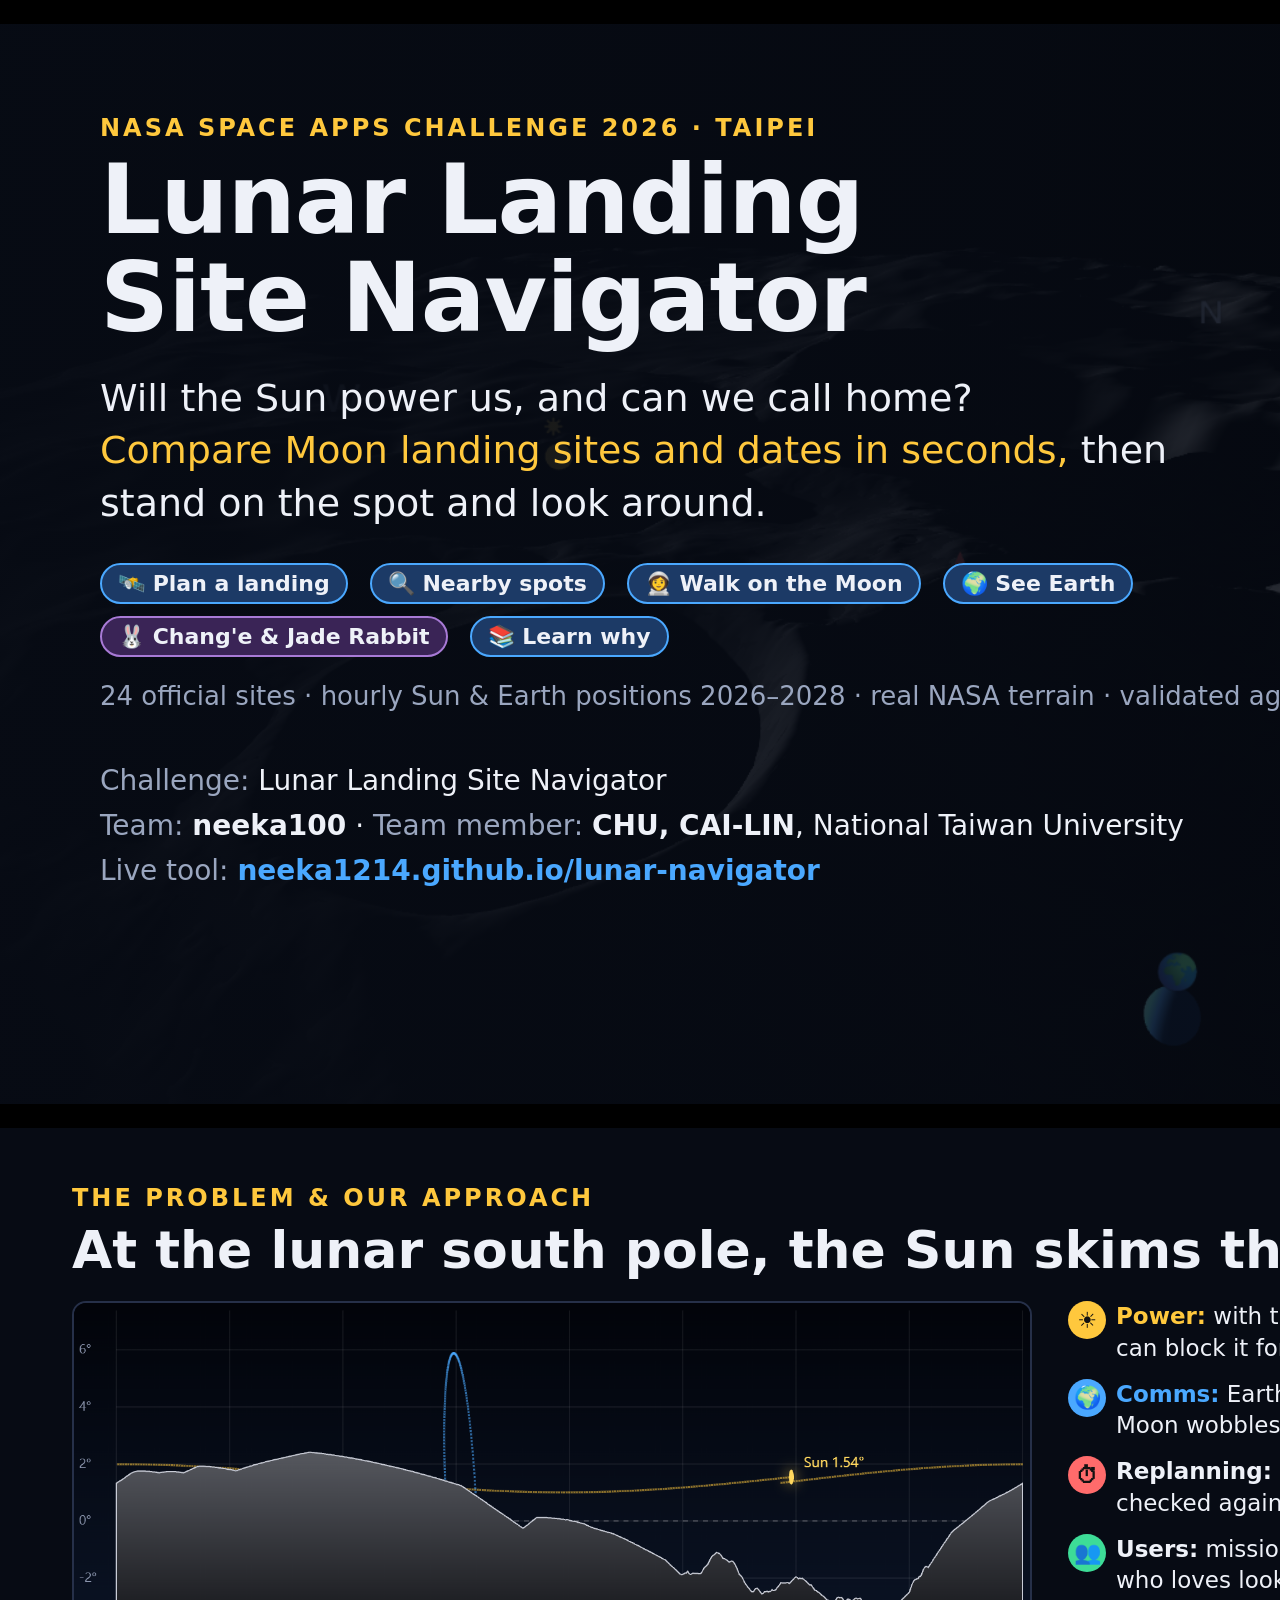
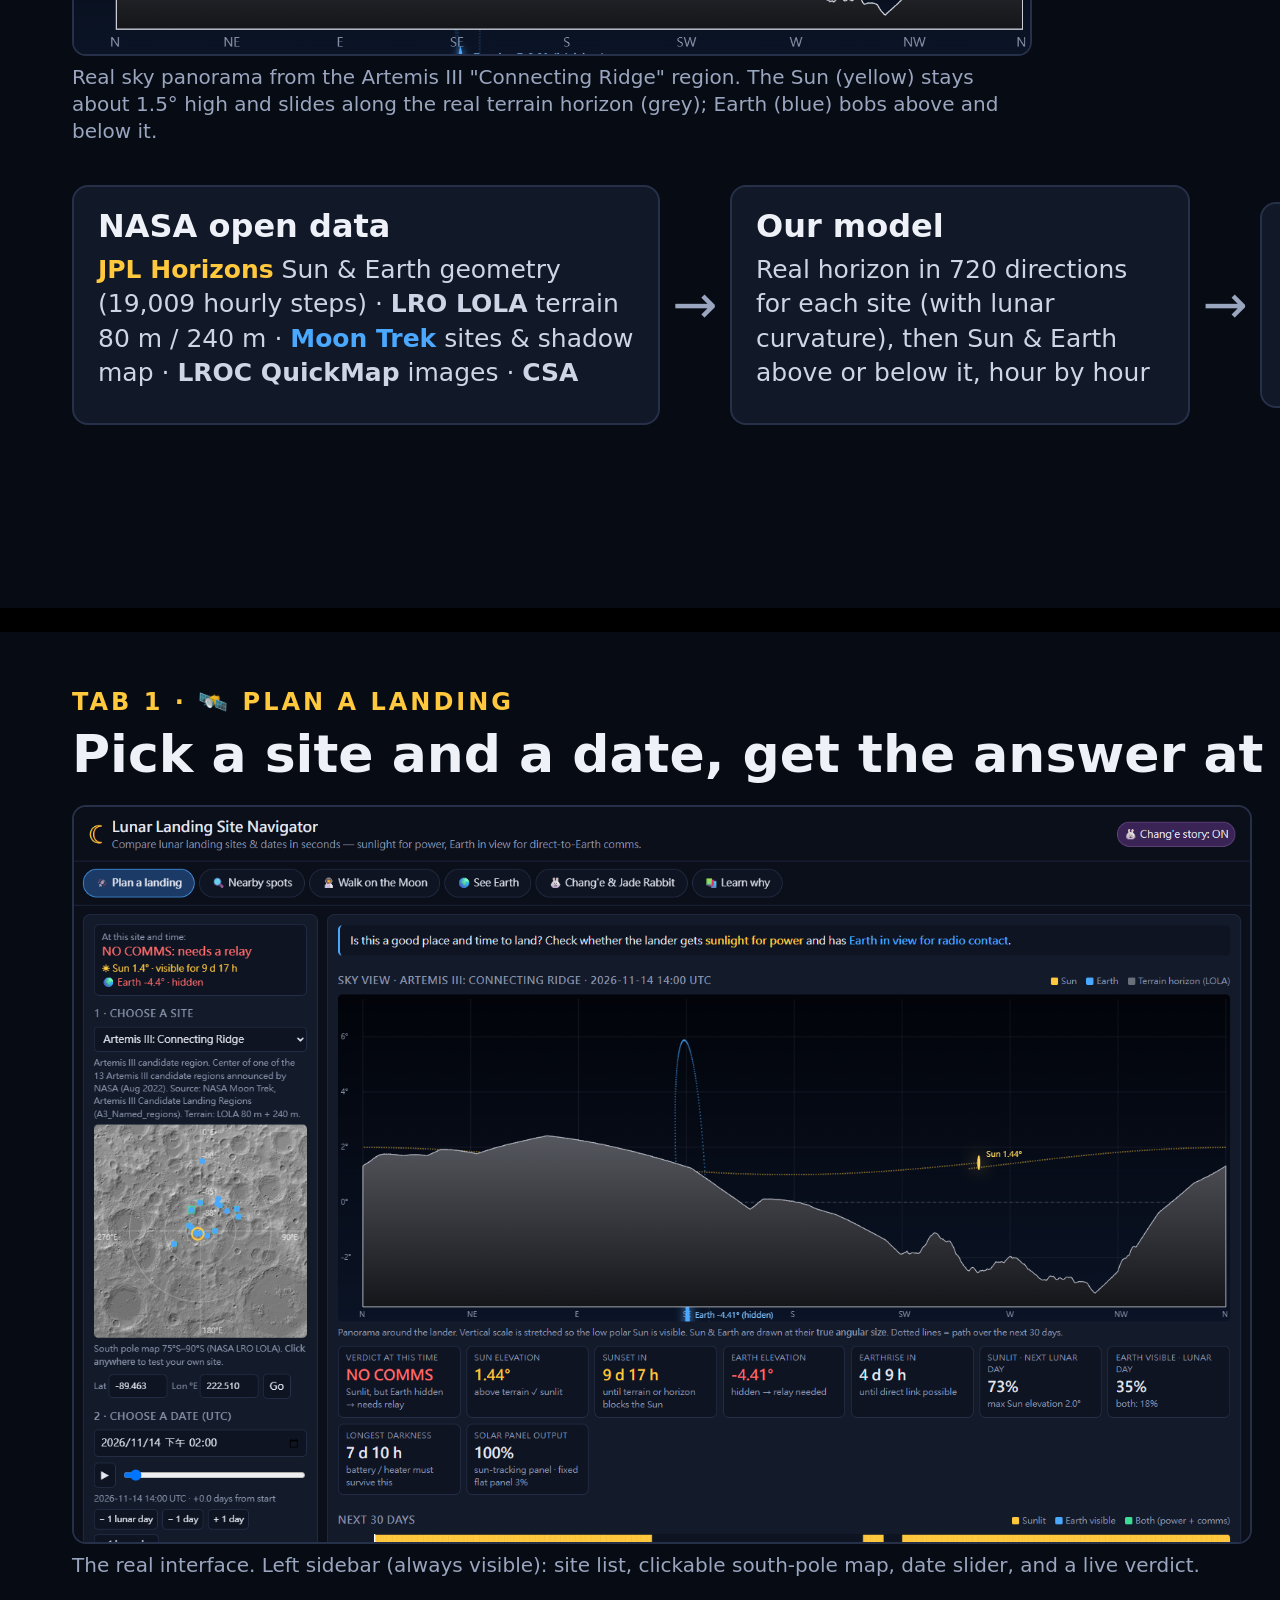
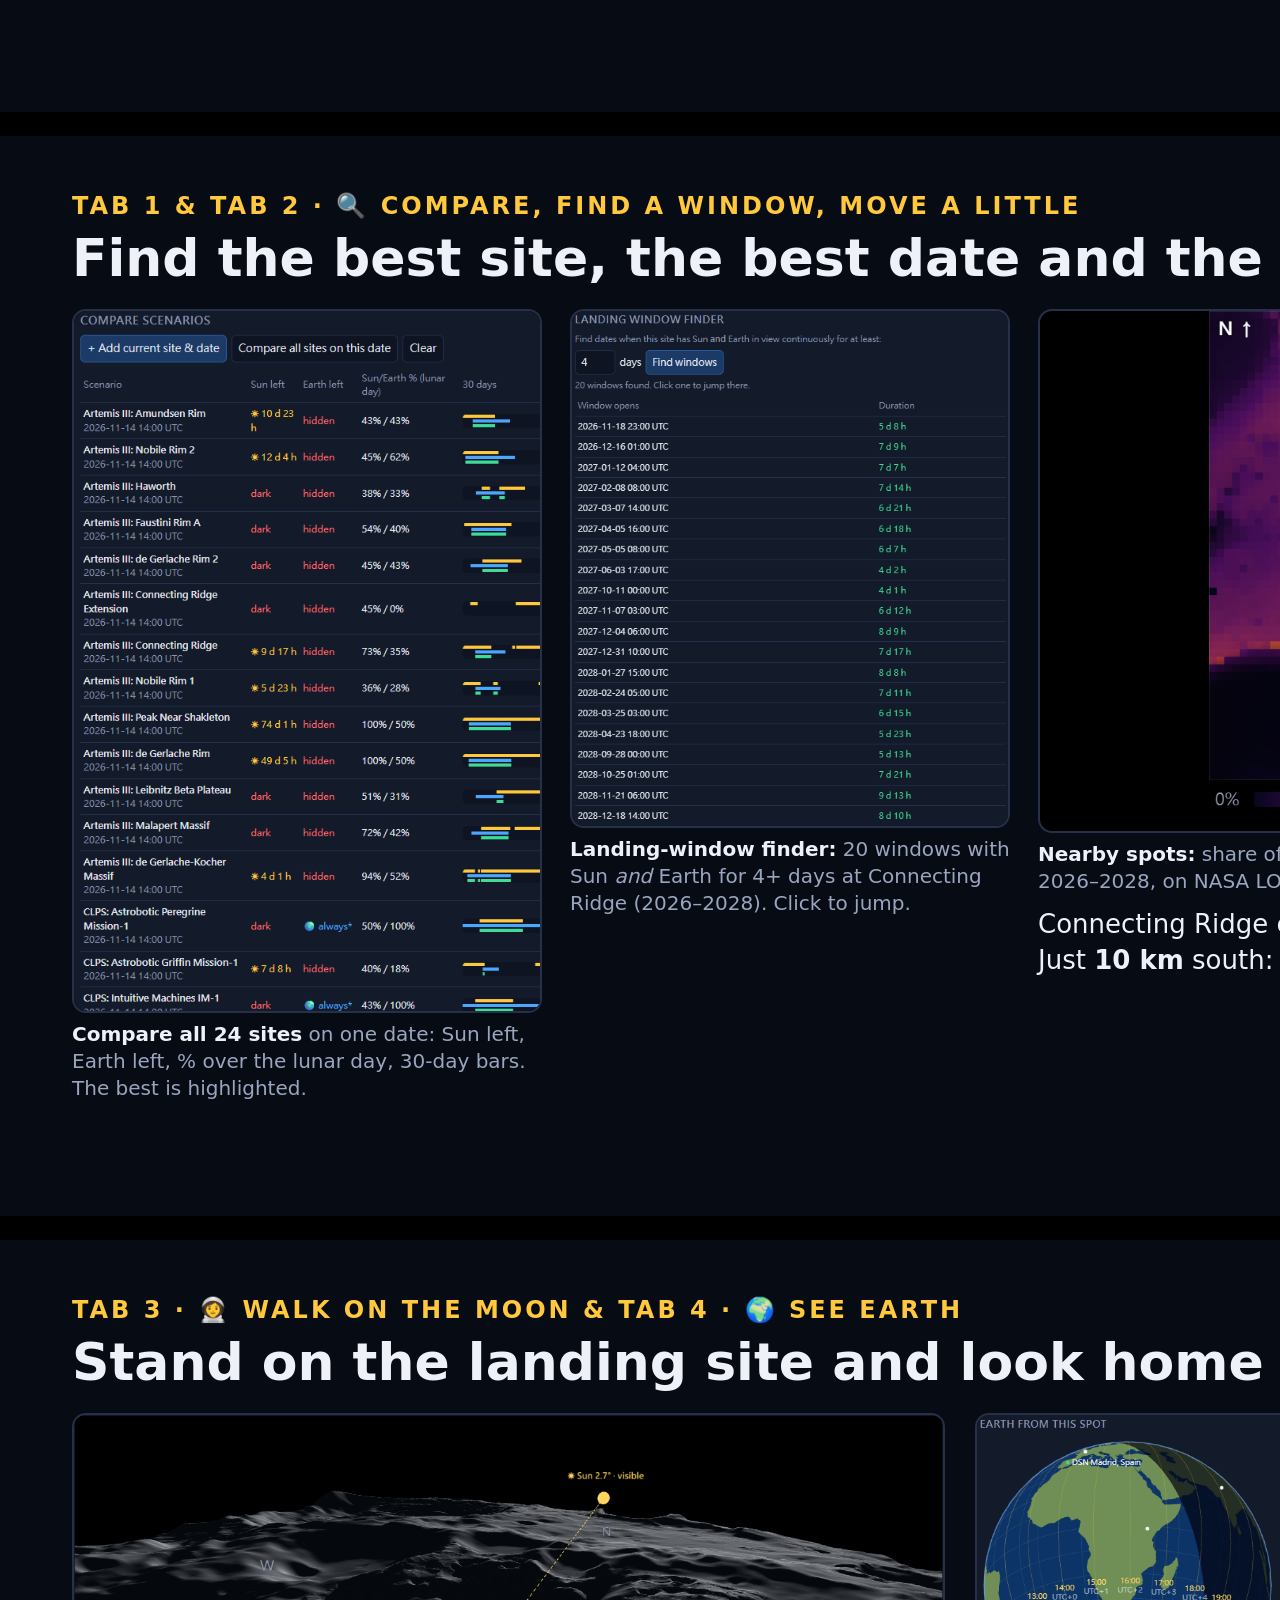
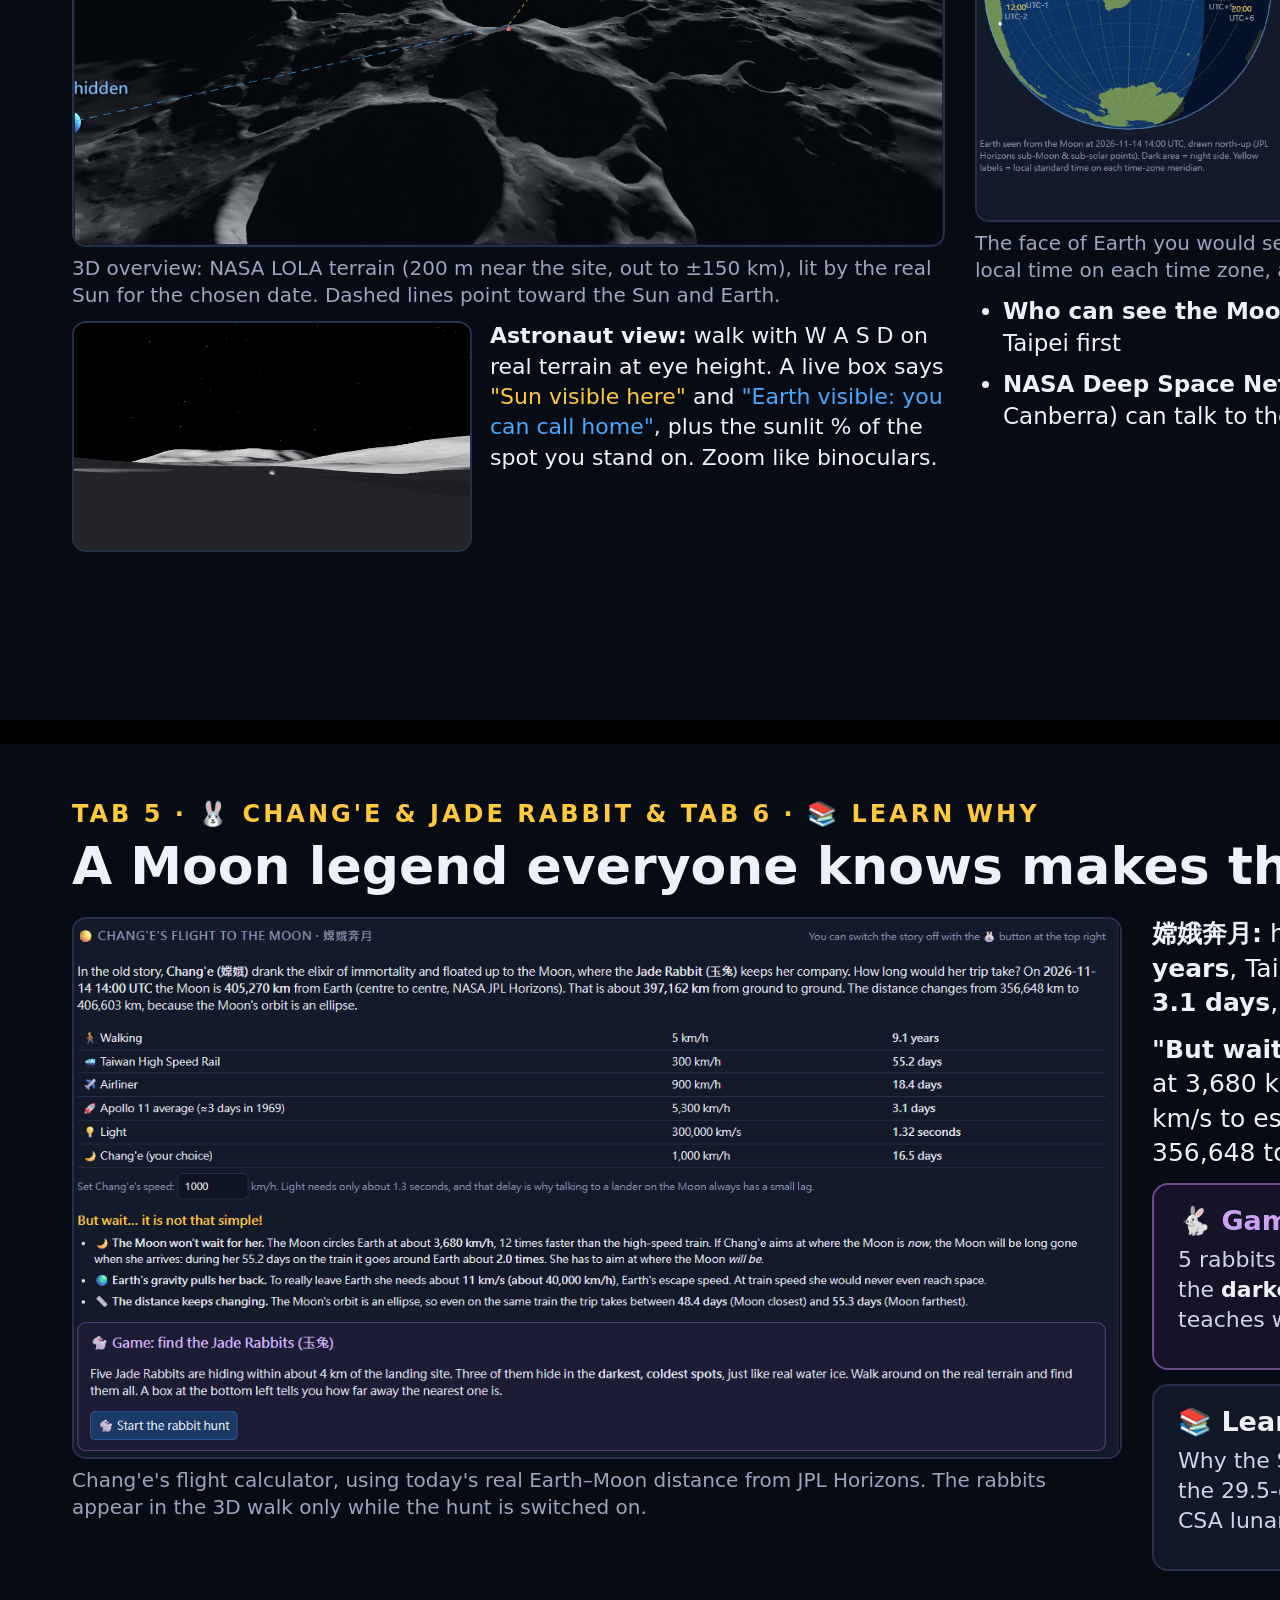
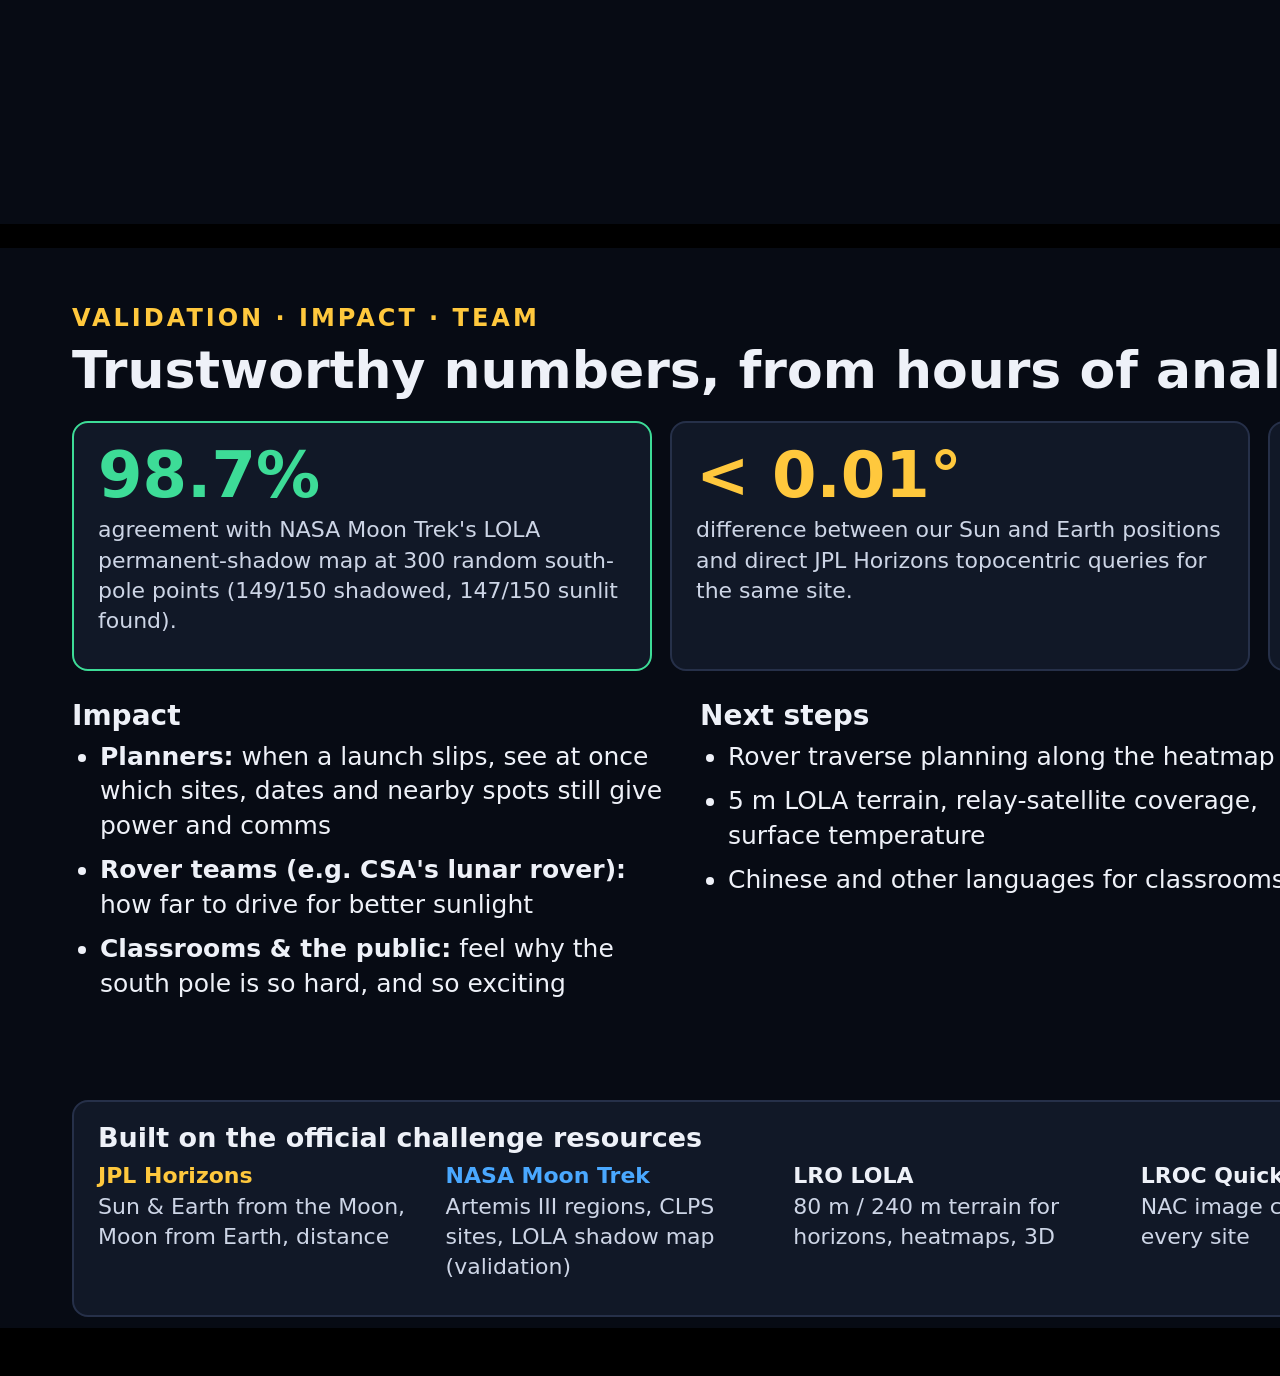
==== commit b459ceca: "Bundle three.js and d3 locally; rabbit hunt toggle replaces the story switch Co-Authored-By: Claude " ====
--- a/web/slides/index.html
+++ b/web/slides/index.html
@@ -167,7 +167,7 @@
   <div class="row" style="gap:30px">
     <div class="col" style="flex:0 0 1050px">
       <div class="frame"><img src="img/ui_story.png"></div>
-      <div class="cap">Chang'e's flight calculator, using today's real Earth–Moon distance from JPL Horizons. It can be switched off with one button.</div>
+      <div class="cap">Chang'e's flight calculator, using today's real Earth–Moon distance from JPL Horizons. The rabbits appear in the 3D walk only while the hunt is switched on.</div>
     </div>
     <div class="col">
       <p><b>嫦娥奔月:</b> how long would Chang'e take? Walking <b>9.1 years</b>, Taiwan High Speed Rail <b>55.2 days</b>, Apollo 11 <b>3.1 days</b>, light <b>1.32 s</b>.</p>
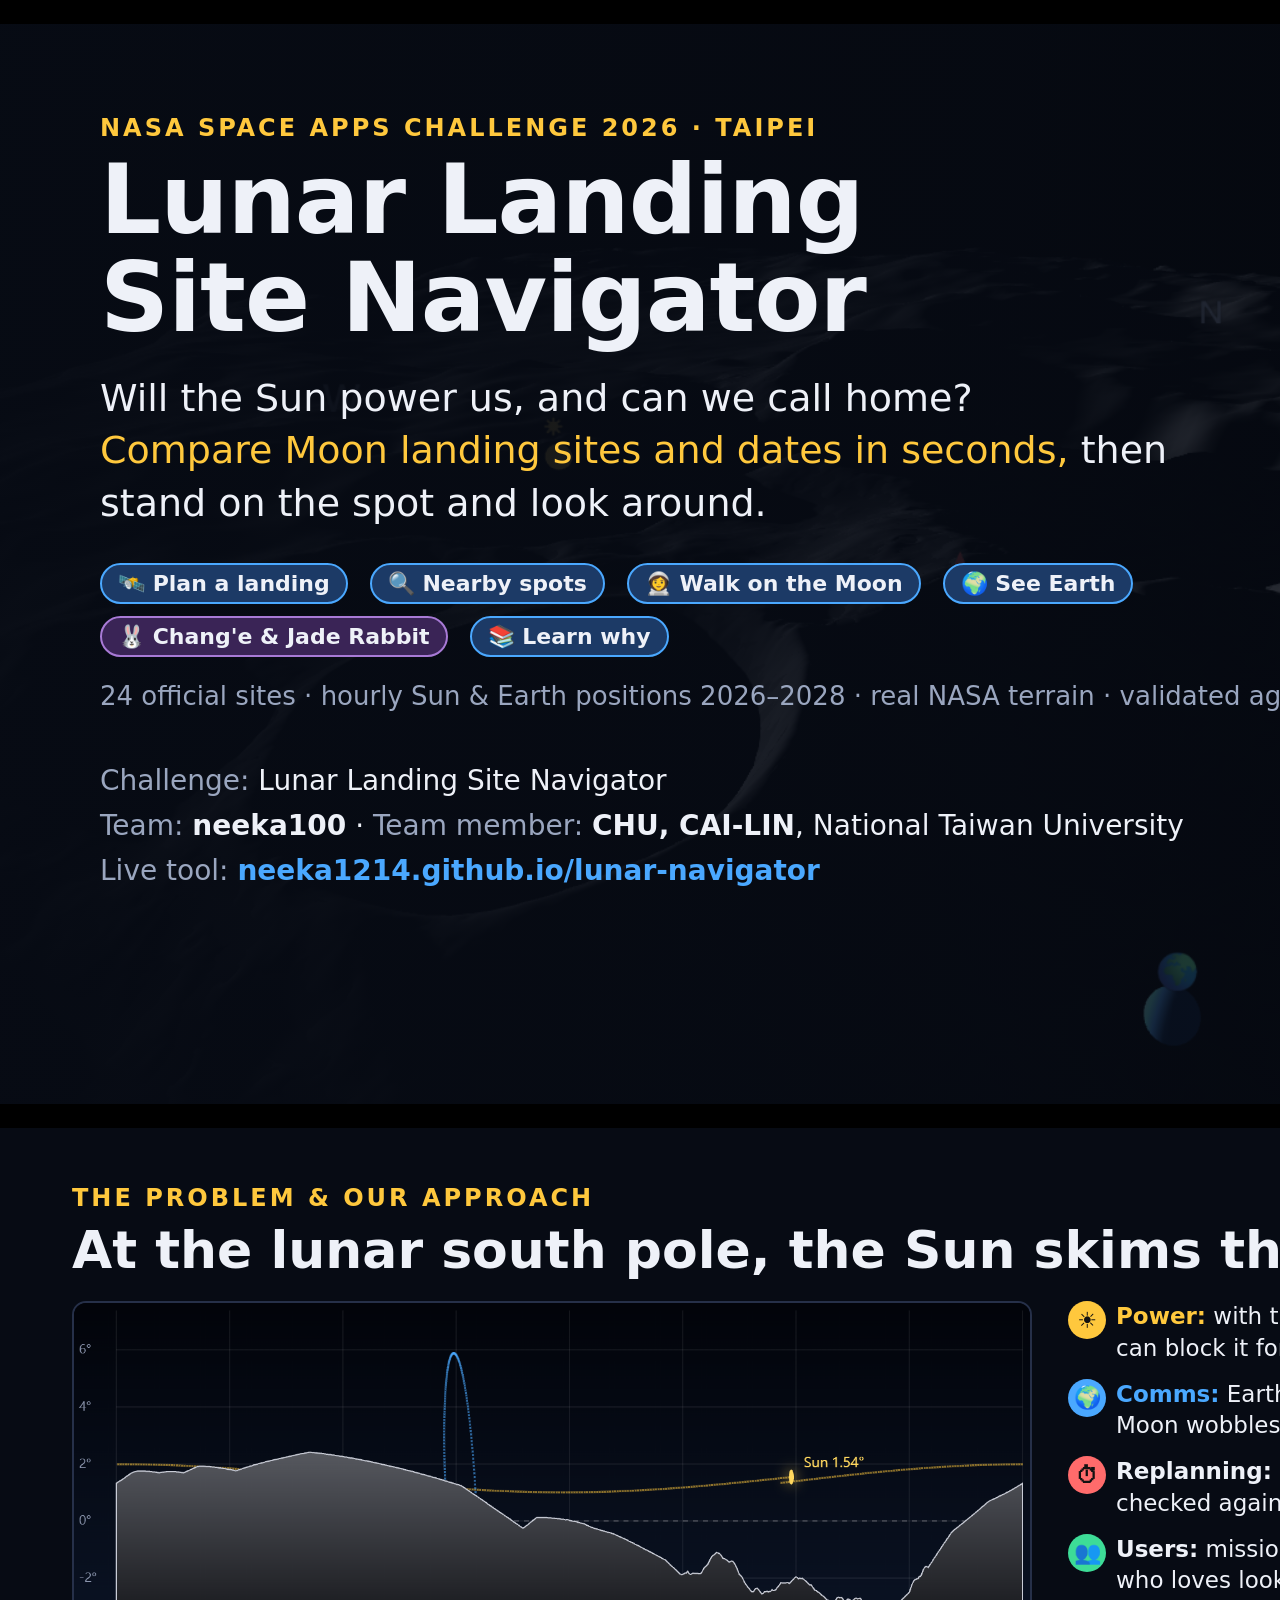
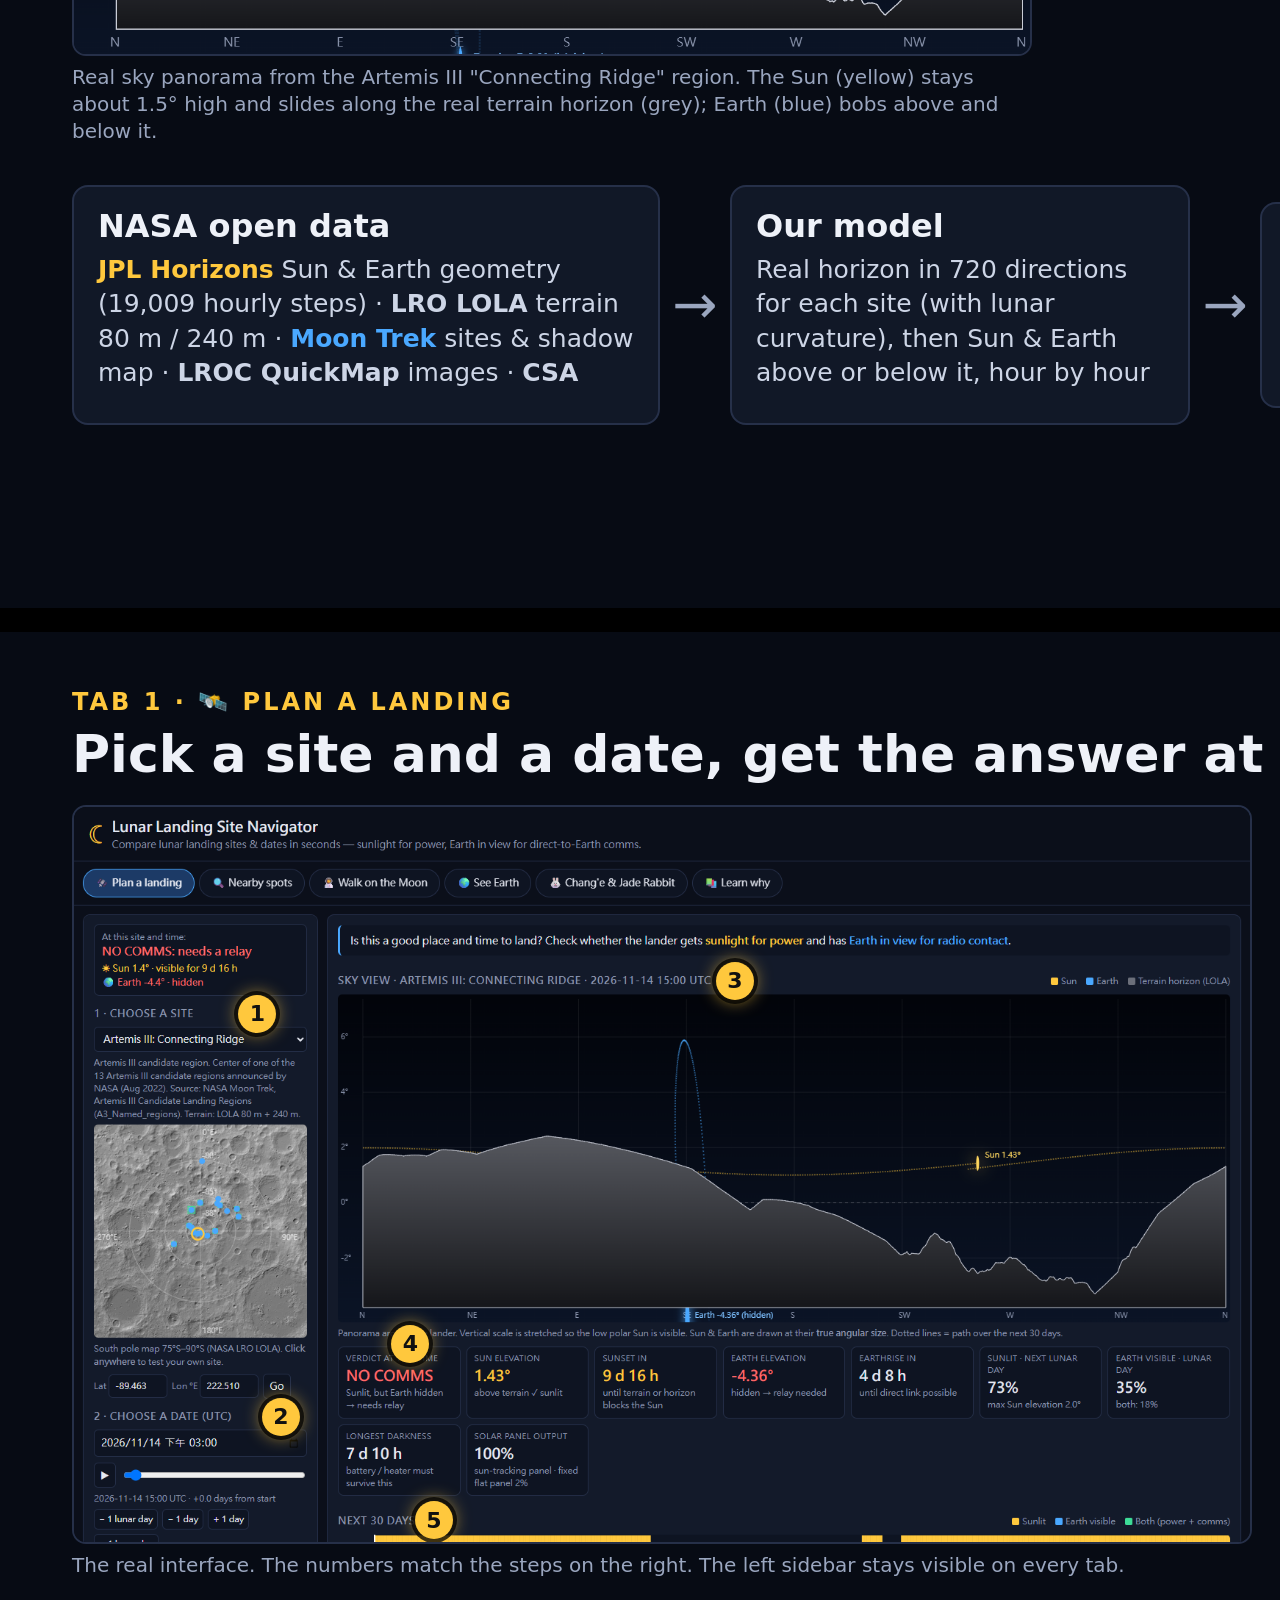
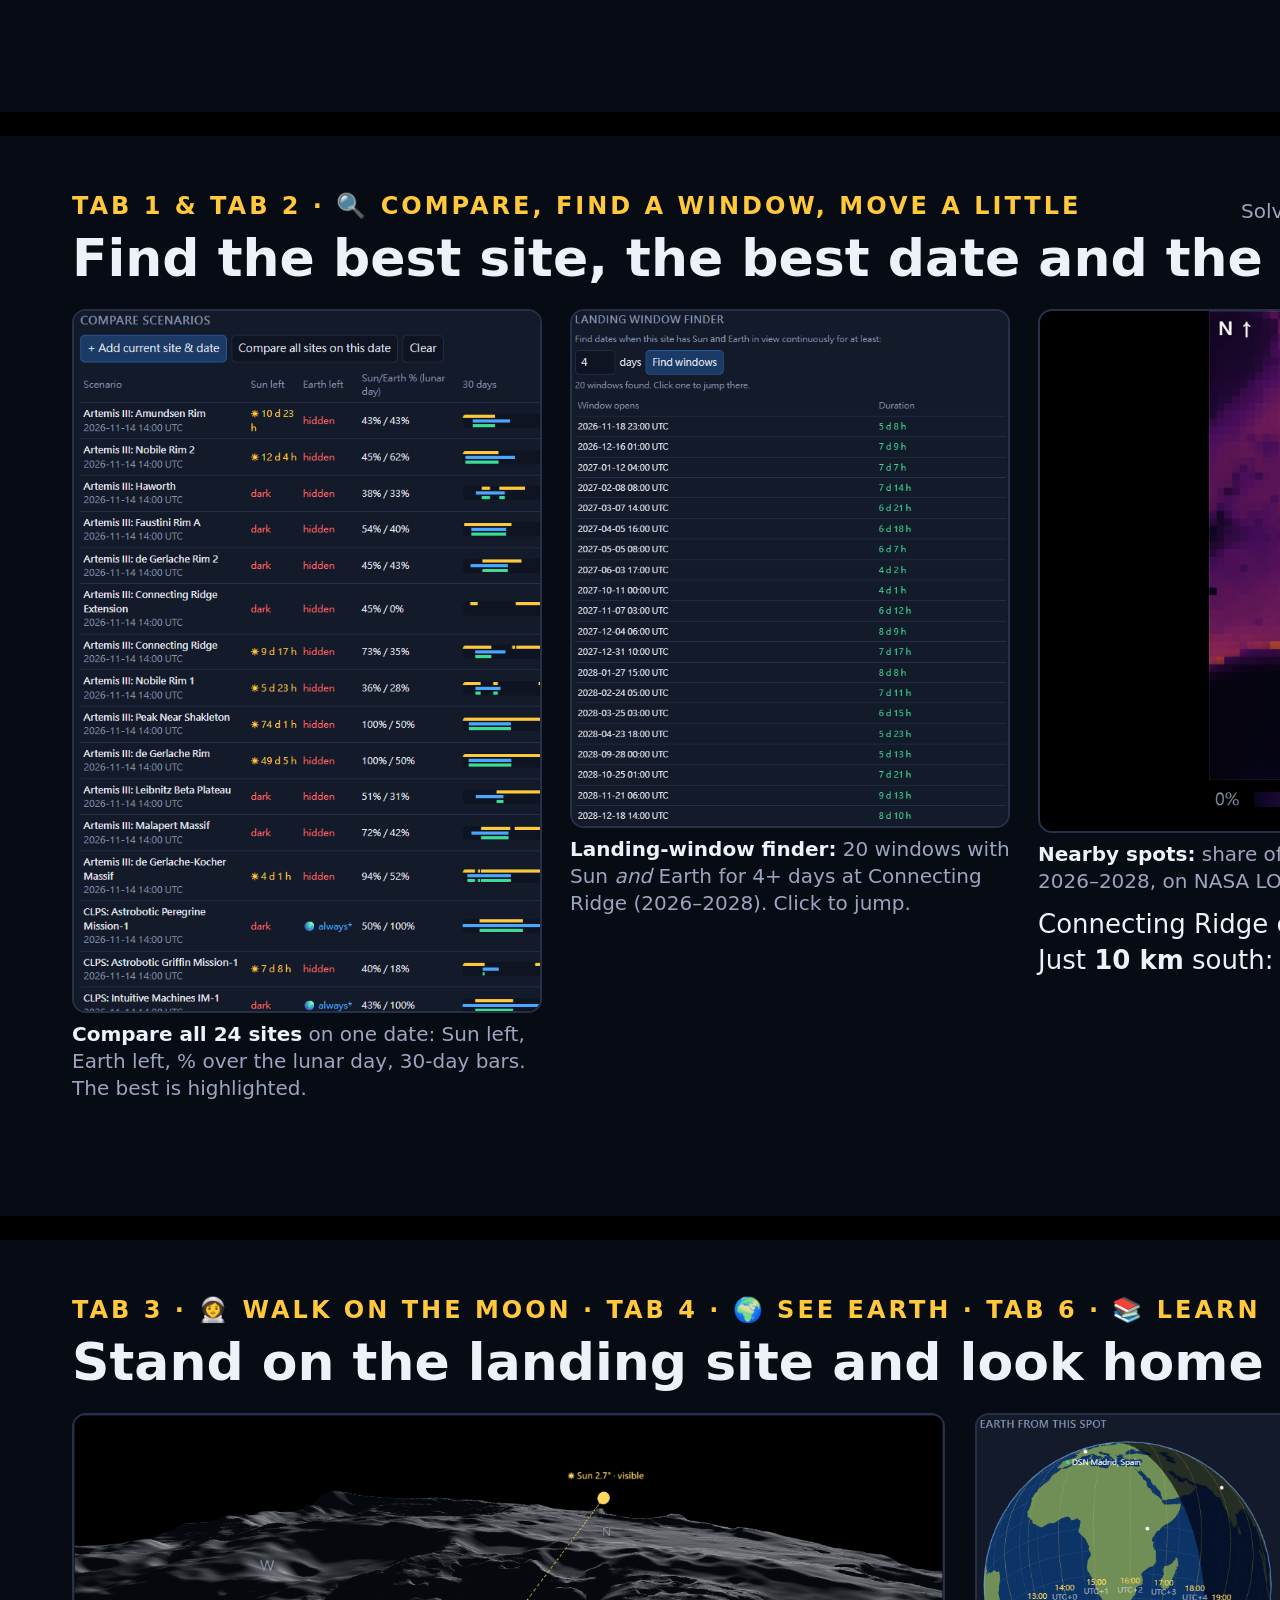
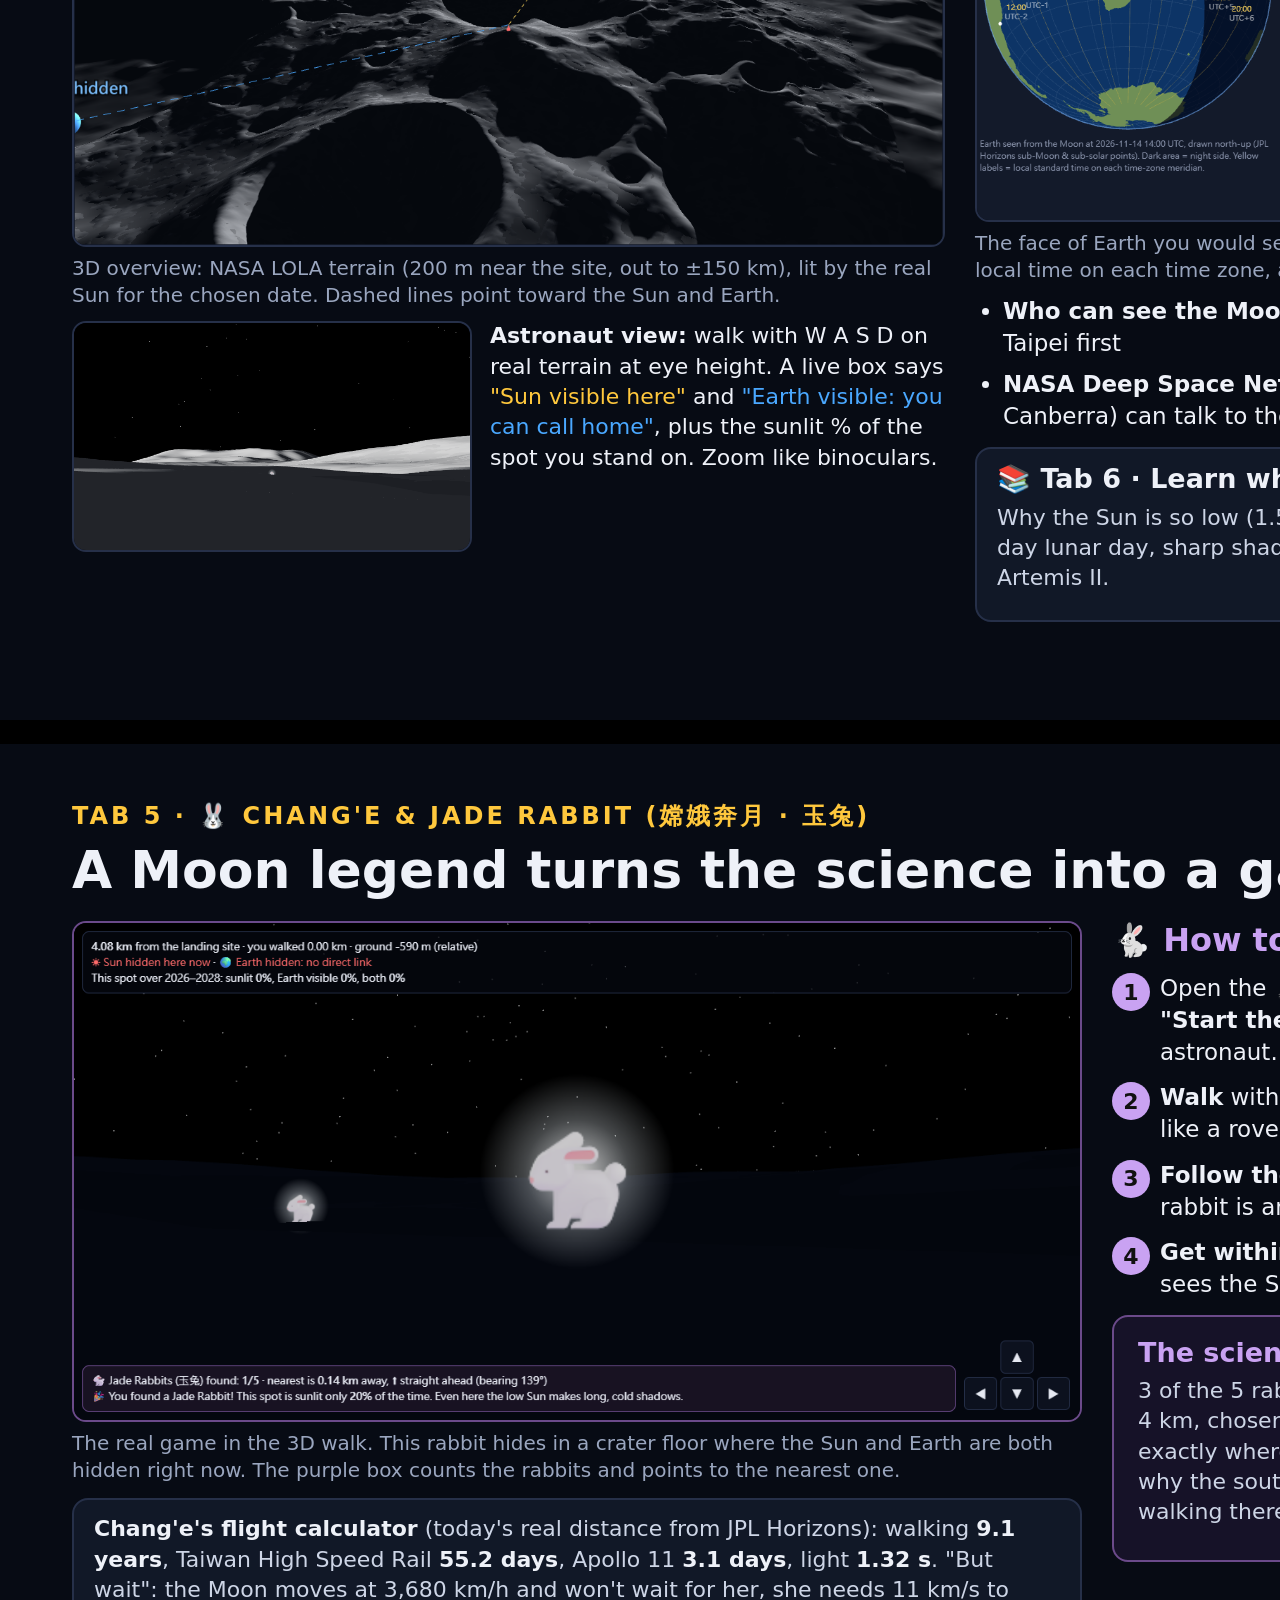
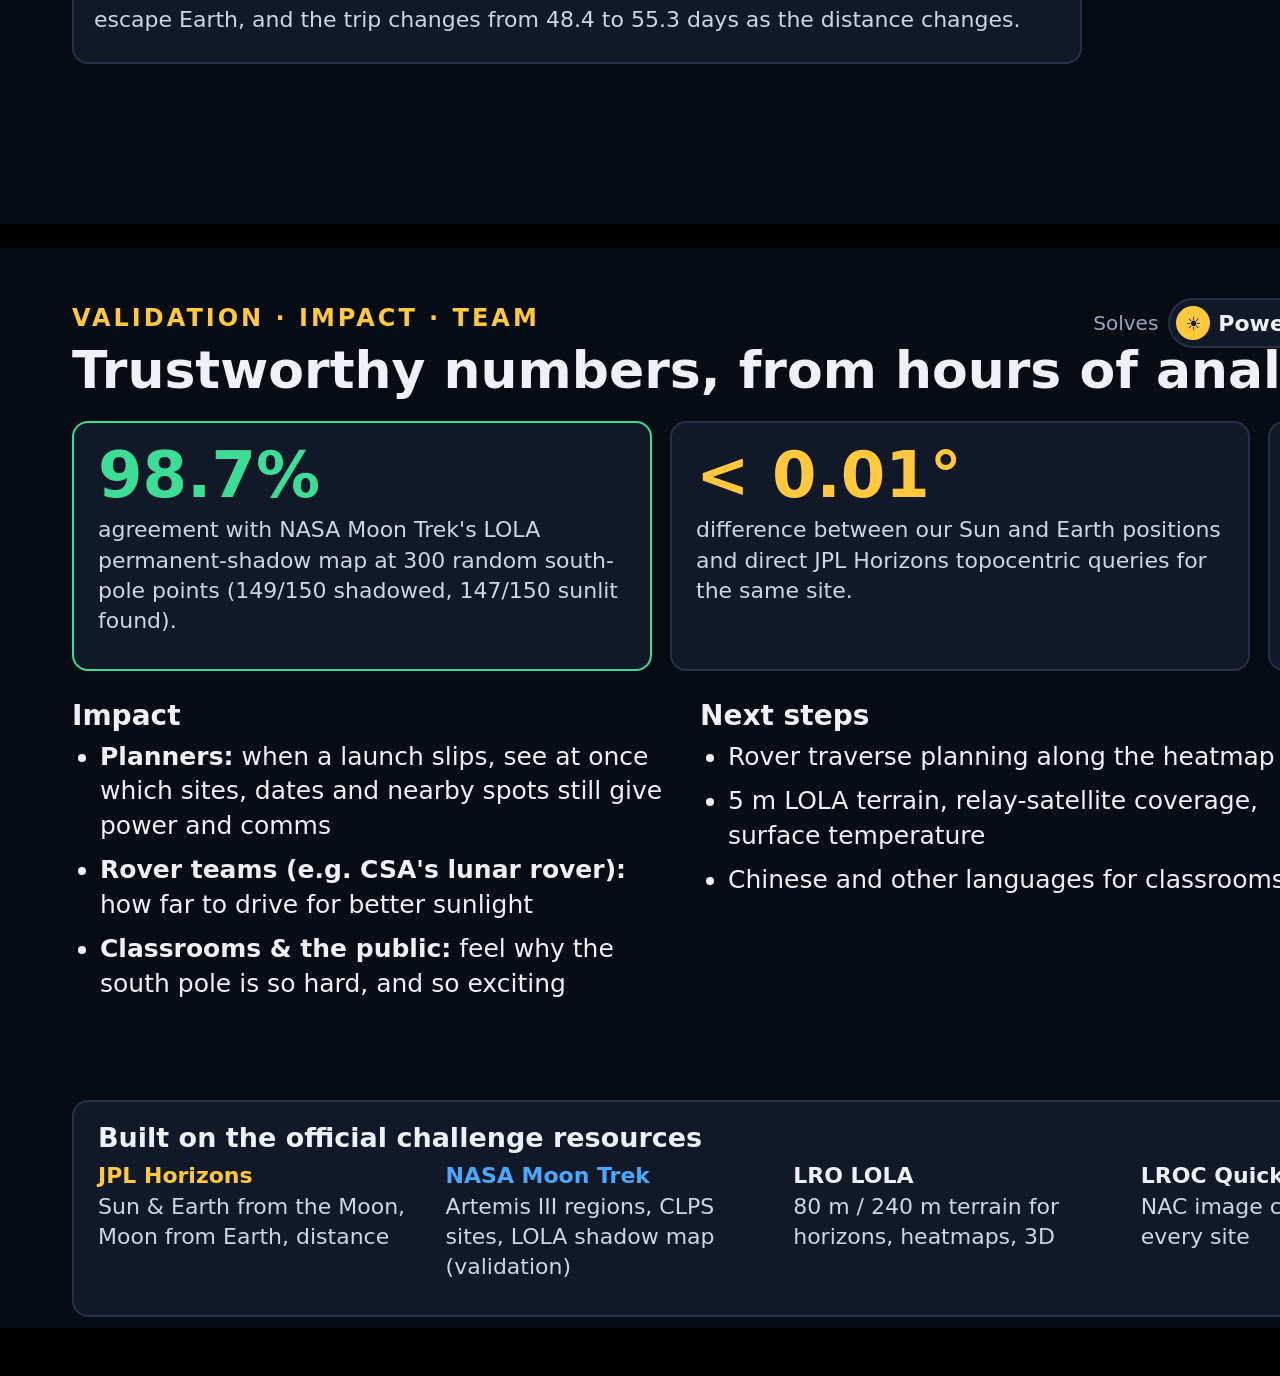
==== commit 6df0f4d3: "Slides: problem badges, numbered steps, rabbit-game page; rabbits stand on the ground Co-Authored-By" ====
--- a/web/slides/index.html
+++ b/web/slides/index.html
@@ -26,6 +26,11 @@
   .frame { border: 2px solid var(--line); border-radius: 14px; overflow: hidden; background: #000; }
   .frame img { width: 100%; }
   .cap { font-size: 20px; color: var(--muted); margin-top: 8px; line-height: 1.35; }
+  .mark { position: absolute; transform: translate(-50%, -50%); width: 44px; height: 44px; font-size: 24px; box-shadow: 0 0 0 4px rgba(0,0,0,.75), 0 0 18px rgba(255,200,61,.8); margin: 0; }
+  .steps3 .feat p { font-size: 22px; } .steps3 .feat { margin-bottom: 12px; }
+  .solves { position: absolute; right: 72px; top: 50px; display: flex; gap: 10px; align-items: center; font-size: 20px; color: var(--muted); }
+  .chip { display: inline-flex; align-items: center; gap: 8px; padding: 6px 16px 6px 6px; border-radius: 30px; font-size: 22px; font-weight: 700; background: var(--panel); border: 2px solid var(--line); color: var(--text); }
+  .chip .step { width: 34px; height: 34px; flex-basis: 34px; font-size: 18px; margin: 0; }
   .num { position: absolute; right: 48px; bottom: 26px; font-size: 20px; color: var(--muted); }
   .box { background: var(--panel); border: 2px solid var(--line); border-radius: 16px; padding: 20px 24px; }
   .box p, .box li { font-size: 22px; color: #cdd5e6; }
@@ -96,18 +101,22 @@
 <!-- 3 · Plan a landing -->
 <section class="slide">
   <div class="kicker">Tab 1 · 🛰️ Plan a landing</div>
+  <div class="solves">Solves <span class="chip"><span class="step">☀</span>Power</span><span class="chip"><span class="step" style="background:var(--earth)">🌍</span>Comms</span></div>
   <h2>Pick a site and a date, get the answer at once</h2>
   <div class="row">
     <div class="col" style="flex:0 0 1180px">
-      <div class="frame"><img src="img/ui_plan.png"></div>
-      <div class="cap">The real interface. Left sidebar (always visible): site list, clickable south-pole map, date slider, and a live verdict.</div>
-    </div>
-    <div class="col">
-      <div class="feat"><span class="step">1</span><p><b>24 official sites</b> from NASA Moon Trek: 13 Artemis III regions, 7 CLPS missions, plus ISRO, JAXA and Apollo 11. Or <b>click anywhere</b> on the map: the horizon is computed live.</p></div>
-      <div class="feat"><span class="step">2</span><p><b>Sky view:</b> Sun and Earth over the real horizon, with their paths for the next 30 days.</p></div>
-      <div class="feat"><span class="step">3</span><p><b>Verdict:</b> <span class="pill" style="background:#123a2c; color:var(--ok)">GO</span><span class="pill" style="background:#3a1620; color:var(--bad)">NO COMMS</span><span class="pill" style="background:#3a1620; color:var(--bad)">NO POWER</span> plus time to sunset / Earthrise, longest darkness, solar-panel output.</p></div>
-      <div class="feat"><span class="step">4</span><p><b>30-day timeline</b> and <b>seasons</b>: every lunar day 2026–2028 at a glance. Click a bar to jump there.</p></div>
-      <div class="box" style="margin-top:10px"><p><b style="color:var(--text)">Example, Connecting Ridge, 2026-11-14:</b> Sun 1.4° ✓, Earth −4.4° ✗ → <b class="bad">NO COMMS</b>. Earthrise in 4 d 9 h; next lunar day sunlit 73%; longest darkness 7 d 10 h.</p></div>
+      <div class="frame" style="position:relative"><img src="img/ui_plan.png">
+        <span class="step mark" style="left:15.6%; top:28.1%">1</span><span class="step mark" style="left:17.6%; top:82.9%">2</span><span class="step mark" style="left:56.2%; top:23.6%">3</span><span class="step mark" style="left:28.6%; top:73%">4</span><span class="step mark" style="left:30.6%; top:97%">5</span>
+      </div>
+      <div class="cap">The real interface. The numbers match the steps on the right. The left sidebar stays visible on every tab.</div>
+    </div>
+    <div class="col steps3">
+      <div class="feat"><span class="step">1</span><p><b>Choose a site</b> in the <b>left sidebar</b>: 24 official sites from NASA Moon Trek (13 Artemis III regions, 7 CLPS missions, ISRO, JAXA, Apollo 11), or <b>click anywhere</b> on the map.</p></div>
+      <div class="feat"><span class="step">2</span><p><b>Choose a date</b>, also in the <b>left sidebar</b>: type it, drag the slider, or press ▶ to watch time pass.</p></div>
+      <div class="feat"><span class="step">3</span><p><b>Read the sky view:</b> Sun and Earth over the real terrain horizon, with their paths for the next 30 days.</p></div>
+      <div class="feat"><span class="step">4</span><p><b>Read the verdict:</b> <span class="pill" style="background:#123a2c; color:var(--ok)">GO</span><span class="pill" style="background:#3a1620; color:var(--bad)">NO COMMS</span><span class="pill" style="background:#3a1620; color:var(--bad)">NO POWER</span> plus time to sunset / Earthrise, longest darkness, solar-panel output.</p></div>
+      <div class="feat"><span class="step">5</span><p><b>Scroll down:</b> 30-day timeline, seasons 2026–2028, compare sites, find landing windows.</p></div>
+      <div class="box" style="margin-top:6px; padding:14px 20px"><p><b style="color:var(--text)">Example, Connecting Ridge, 2026-11-14:</b> Sun 1.4° ✓, Earth −4.4° ✗ → <b class="bad">NO COMMS</b>. Earthrise in 4 d 8 h; next lunar day sunlit 73%; longest darkness 7 d 10 h.</p></div>
     </div>
   </div>
   <div class="num">3 / 7</div>
@@ -116,6 +125,7 @@
 <!-- 4 · Compare + nearby -->
 <section class="slide">
   <div class="kicker">Tab 1 &amp; Tab 2 · 🔍 Compare, find a window, move a little</div>
+  <div class="solves">Solves <span class="chip"><span class="step" style="background:var(--bad)">⏱</span>Replanning</span><span class="chip"><span class="step">☀</span>Power</span><span class="chip"><span class="step" style="background:var(--earth)">🌍</span>Comms</span></div>
   <h2>Find the best site, the best date and the best spot</h2>
   <div class="row" style="gap:28px">
     <div class="col" style="flex:0 0 470px">
@@ -137,7 +147,8 @@
 
 <!-- 5 · Walk + Earth -->
 <section class="slide">
-  <div class="kicker">Tab 3 · 👩‍🚀 Walk on the Moon &amp; Tab 4 · 🌍 See Earth</div>
+  <div class="kicker">Tab 3 · 👩‍🚀 Walk on the Moon · Tab 4 · 🌍 See Earth · Tab 6 · 📚 Learn</div>
+  <div class="solves">Solves <span class="chip"><span class="step" style="background:var(--ok)">👥</span>Users</span><span class="chip"><span class="step" style="background:var(--earth)">🌍</span>Comms</span></div>
   <h2>Stand on the landing site and look home</h2>
   <div class="row" style="gap:30px">
     <div class="col">
@@ -155,25 +166,36 @@
         <li style="font-size:23px"><b>Who can see the Moon right now?</b> Local time and sky in 11 cities, Taipei first</li>
         <li style="font-size:23px"><b>NASA Deep Space Network:</b> which antenna (Goldstone, Madrid, Canberra) can talk to the lander now</li>
       </ul>
+      <div class="box" style="margin-top:14px; padding:14px 20px"><h3>📚 Tab 6 · Learn why</h3><p>Why the Sun is so low (1.5° tilt), why a few km matter, libration, the 29.5-day lunar day, sharp shadows without air, and the CSA lunar rover and Artemis II.</p></div>
     </div>
   </div>
   <div class="num">5 / 7</div>
 </section>
 
-<!-- 6 · Chang'e + learn -->
-<section class="slide">
-  <div class="kicker">Tab 5 · 🐰 Chang'e &amp; Jade Rabbit &amp; Tab 6 · 📚 Learn why</div>
-  <h2>A Moon legend everyone knows makes the science stick</h2>
+<!-- 6 · Chang'e + rabbit game -->
+<section class="slide">
+  <div class="kicker">Tab 5 · 🐰 Chang'e &amp; Jade Rabbit (嫦娥奔月 · 玉兔)</div>
+  <div class="solves">Solves <span class="chip"><span class="step" style="background:var(--ok)">👥</span>Users</span></div>
+  <h2>A Moon legend turns the science into a game</h2>
   <div class="row" style="gap:30px">
-    <div class="col" style="flex:0 0 1050px">
-      <div class="frame"><img src="img/ui_story.png"></div>
-      <div class="cap">Chang'e's flight calculator, using today's real Earth–Moon distance from JPL Horizons. The rabbits appear in the 3D walk only while the hunt is switched on.</div>
-    </div>
-    <div class="col">
-      <p><b>嫦娥奔月:</b> how long would Chang'e take? Walking <b>9.1 years</b>, Taiwan High Speed Rail <b>55.2 days</b>, Apollo 11 <b>3.1 days</b>, light <b>1.32 s</b>.</p>
-      <p><b>"But wait, it is not that simple":</b> the Moon moves at 3,680 km/h and won't wait for her; she needs 11 km/s to escape Earth; the distance changes from 356,648 to 406,603 km (48.4 to 55.3 days by train).</p>
-      <div class="box" style="border-color:#6b4a8a; background:rgba(58,36,86,.3)"><h3 class="rab">🐇 Game: find the Jade Rabbits</h3><p>5 rabbits hide within 4 km in the 3D walk. Three hide in the <b style="color:var(--text)">darkest, coldest spots</b> from our data. Finding one teaches why water ice survives in permanent shadow.</p></div>
-      <div class="box" style="margin-top:14px"><h3>📚 Learn why</h3><p>Why the Sun is so low (1.5° tilt), why km matter, libration, the 29.5-day lunar day, no-atmosphere shadows, and the CSA lunar rover and Artemis II.</p></div>
+    <div class="col" style="flex:0 0 1010px">
+      <div class="frame" style="border-color:#6b4a8a"><img src="img/rabbit_game.png"></div>
+      <div class="cap">The real game in the 3D walk. This rabbit hides in a crater floor where the Sun and Earth are both hidden right now. The purple box counts the rabbits and points to the nearest one.</div>
+      <div class="box" style="margin-top:14px; padding:14px 20px">
+        <p><b style="color:var(--text)">Chang'e's flight calculator</b> (today's real distance from JPL Horizons): walking <b style="color:var(--text)">9.1 years</b>, Taiwan High Speed Rail <b style="color:var(--text)">55.2 days</b>, Apollo 11 <b style="color:var(--text)">3.1 days</b>, light <b style="color:var(--text)">1.32 s</b>.
+        "But wait": the Moon moves at 3,680 km/h and won't wait for her, she needs 11 km/s to escape Earth, and the trip changes from 48.4 to 55.3 days as the distance changes.</p>
+      </div>
+    </div>
+    <div class="col">
+      <h3 class="rab" style="font-size:32px; margin-bottom:14px">🐇 How to play</h3>
+      <div class="feat"><span class="step" style="background:var(--rab)">1</span><p>Open the <b>🐰 Chang'e &amp; Jade Rabbit</b> tab and press <b>"Start the rabbit hunt"</b>. You land at the site as an astronaut.</p></div>
+      <div class="feat"><span class="step" style="background:var(--rab)">2</span><p><b>Walk</b> with W A S D or the on-screen arrows (Shift = drive like a rover). Drag to look around, scroll to zoom.</p></div>
+      <div class="feat"><span class="step" style="background:var(--rab)">3</span><p><b>Follow the clue:</b> the purple box says how far the nearest rabbit is and which way to turn (⬆ ↗ ↖ …).</p></div>
+      <div class="feat"><span class="step" style="background:var(--rab)">4</span><p><b>Get within 60 m</b> to find it, and learn how often that spot sees the Sun. Find all 5!</p></div>
+      <div class="box" style="border-color:#6b4a8a; background:rgba(58,36,86,.3); margin-top:8px">
+        <h3 class="rab">The science hidden in the game</h3>
+        <p>3 of the 5 rabbits hide in the <b style="color:var(--text)">darkest, coldest spots</b> within 4 km, chosen from our NASA-data sunlight map. That is exactly where <b style="color:var(--text)">water ice</b> can survive for billions of years, and why the south pole matters so much. Players discover it by walking there.</p>
+      </div>
     </div>
   </div>
   <div class="num">6 / 7</div>
@@ -182,6 +204,7 @@
 <!-- 7 · Validation, impact, team -->
 <section class="slide">
   <div class="kicker">Validation · impact · team</div>
+  <div class="solves">Solves <span class="chip"><span class="step">☀</span>Power</span><span class="chip"><span class="step" style="background:var(--earth)">🌍</span>Comms</span><span class="chip"><span class="step" style="background:var(--bad)">⏱</span>Replanning</span><span class="chip"><span class="step" style="background:var(--ok)">👥</span>Users</span></div>
   <h2>Trustworthy numbers, from hours of analysis to seconds</h2>
   <div class="grid3">
     <div class="box" style="border-color:var(--ok)"><div class="stat ok">98.7%</div><p style="margin-top:8px">agreement with NASA Moon Trek's LOLA permanent-shadow map at 300 random south-pole points (149/150 shadowed, 147/150 sunlit found).</p></div>
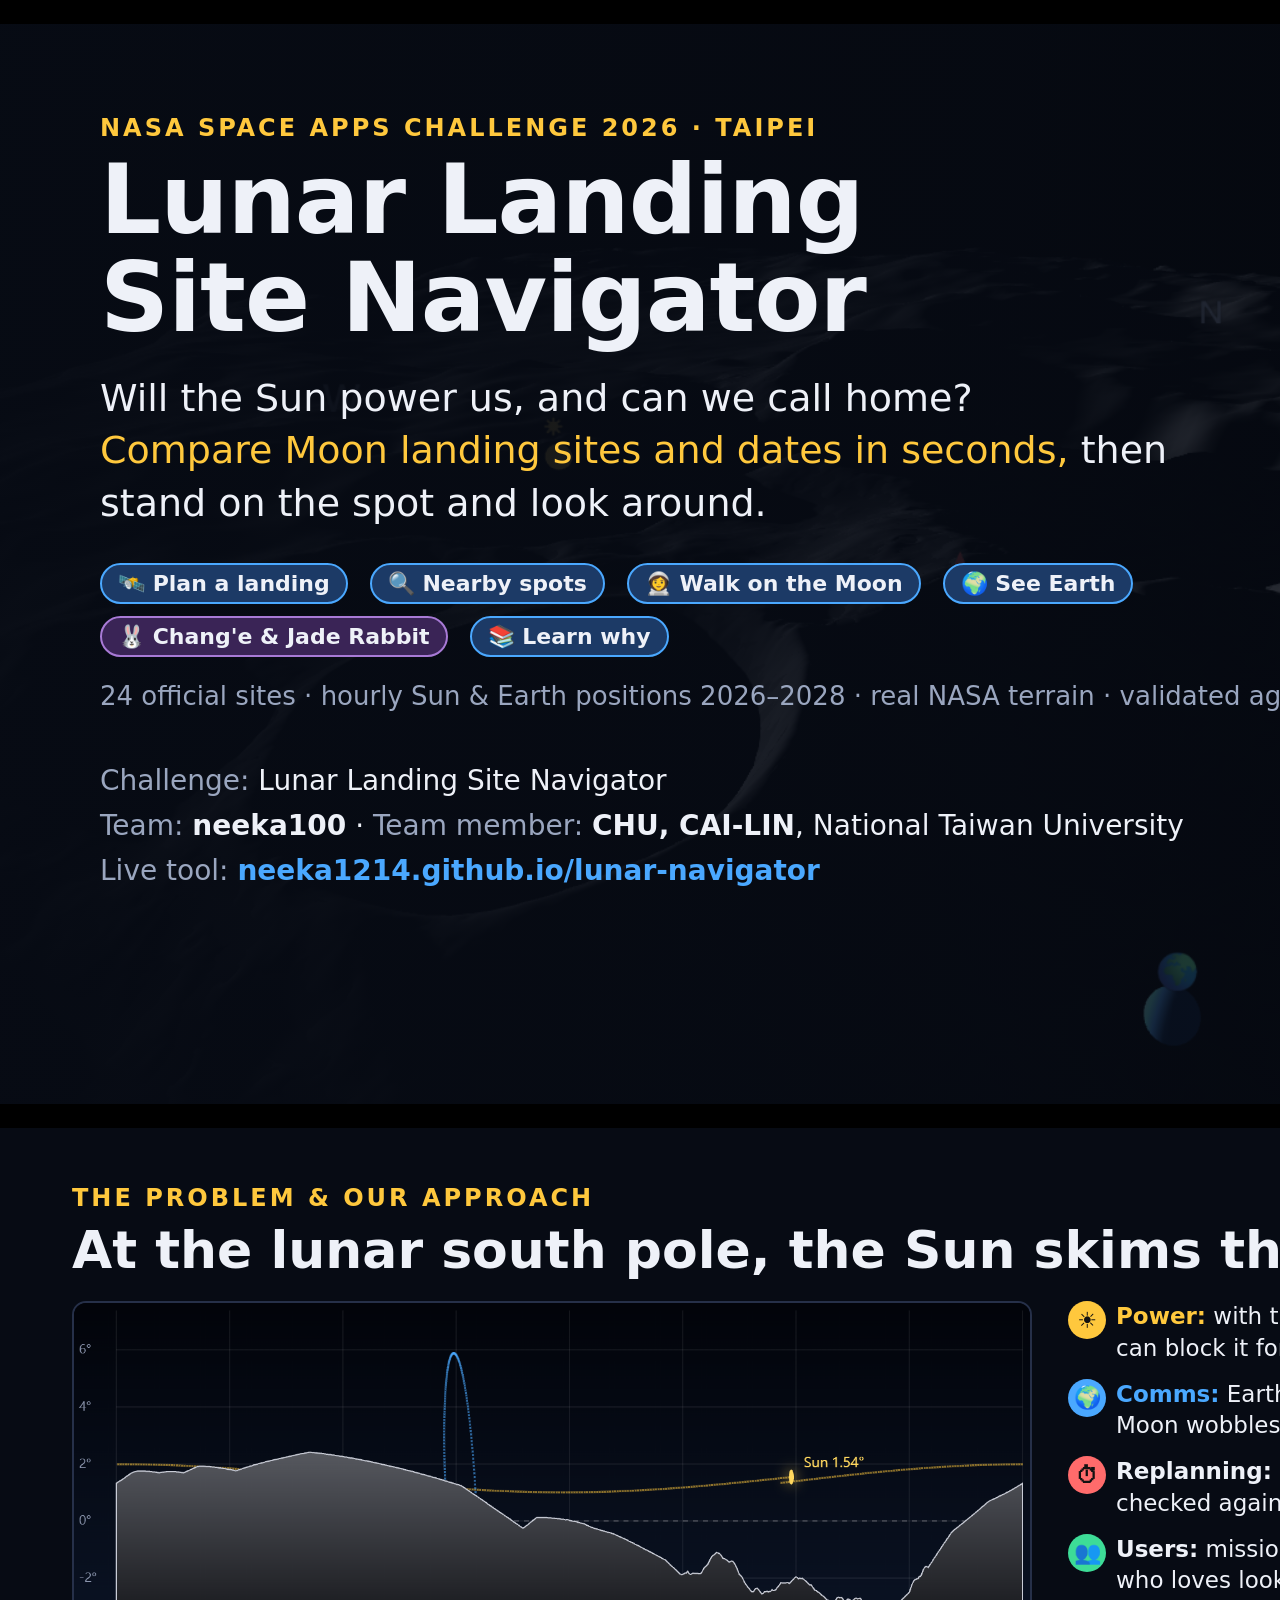
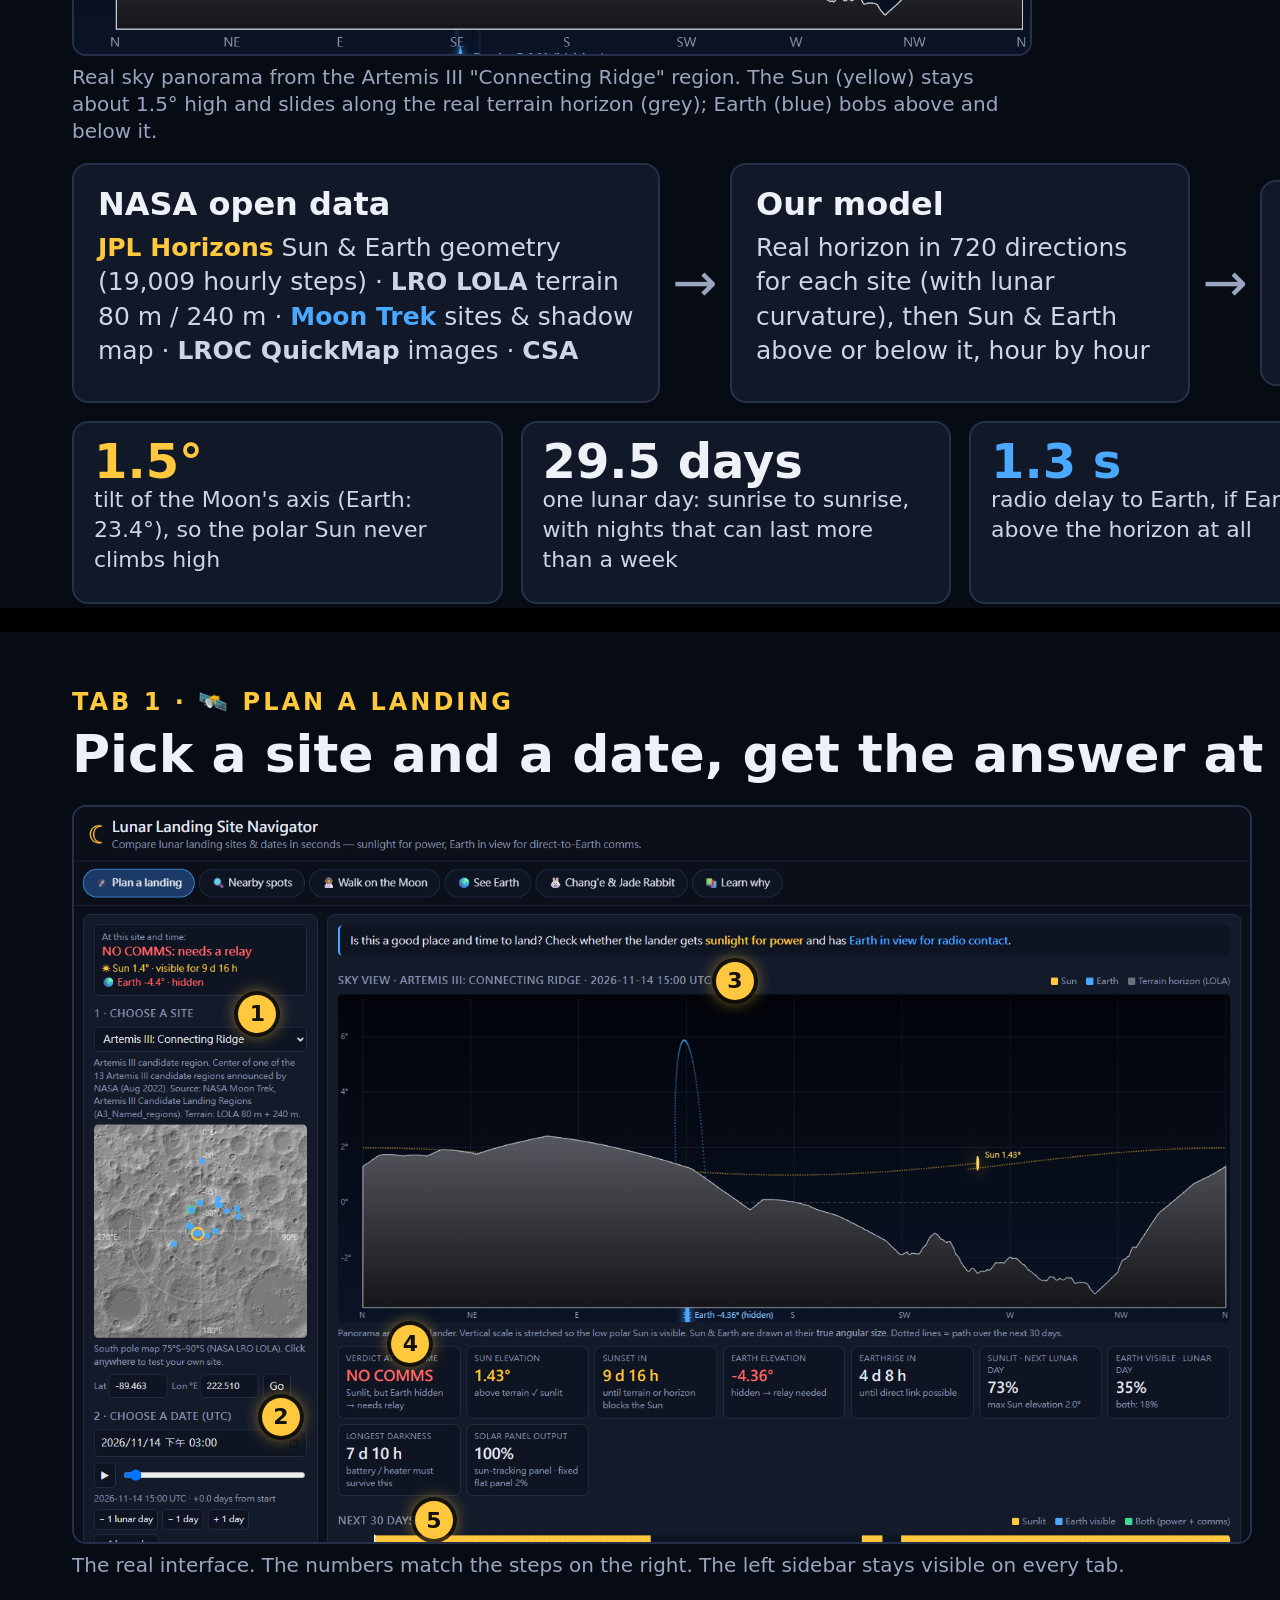
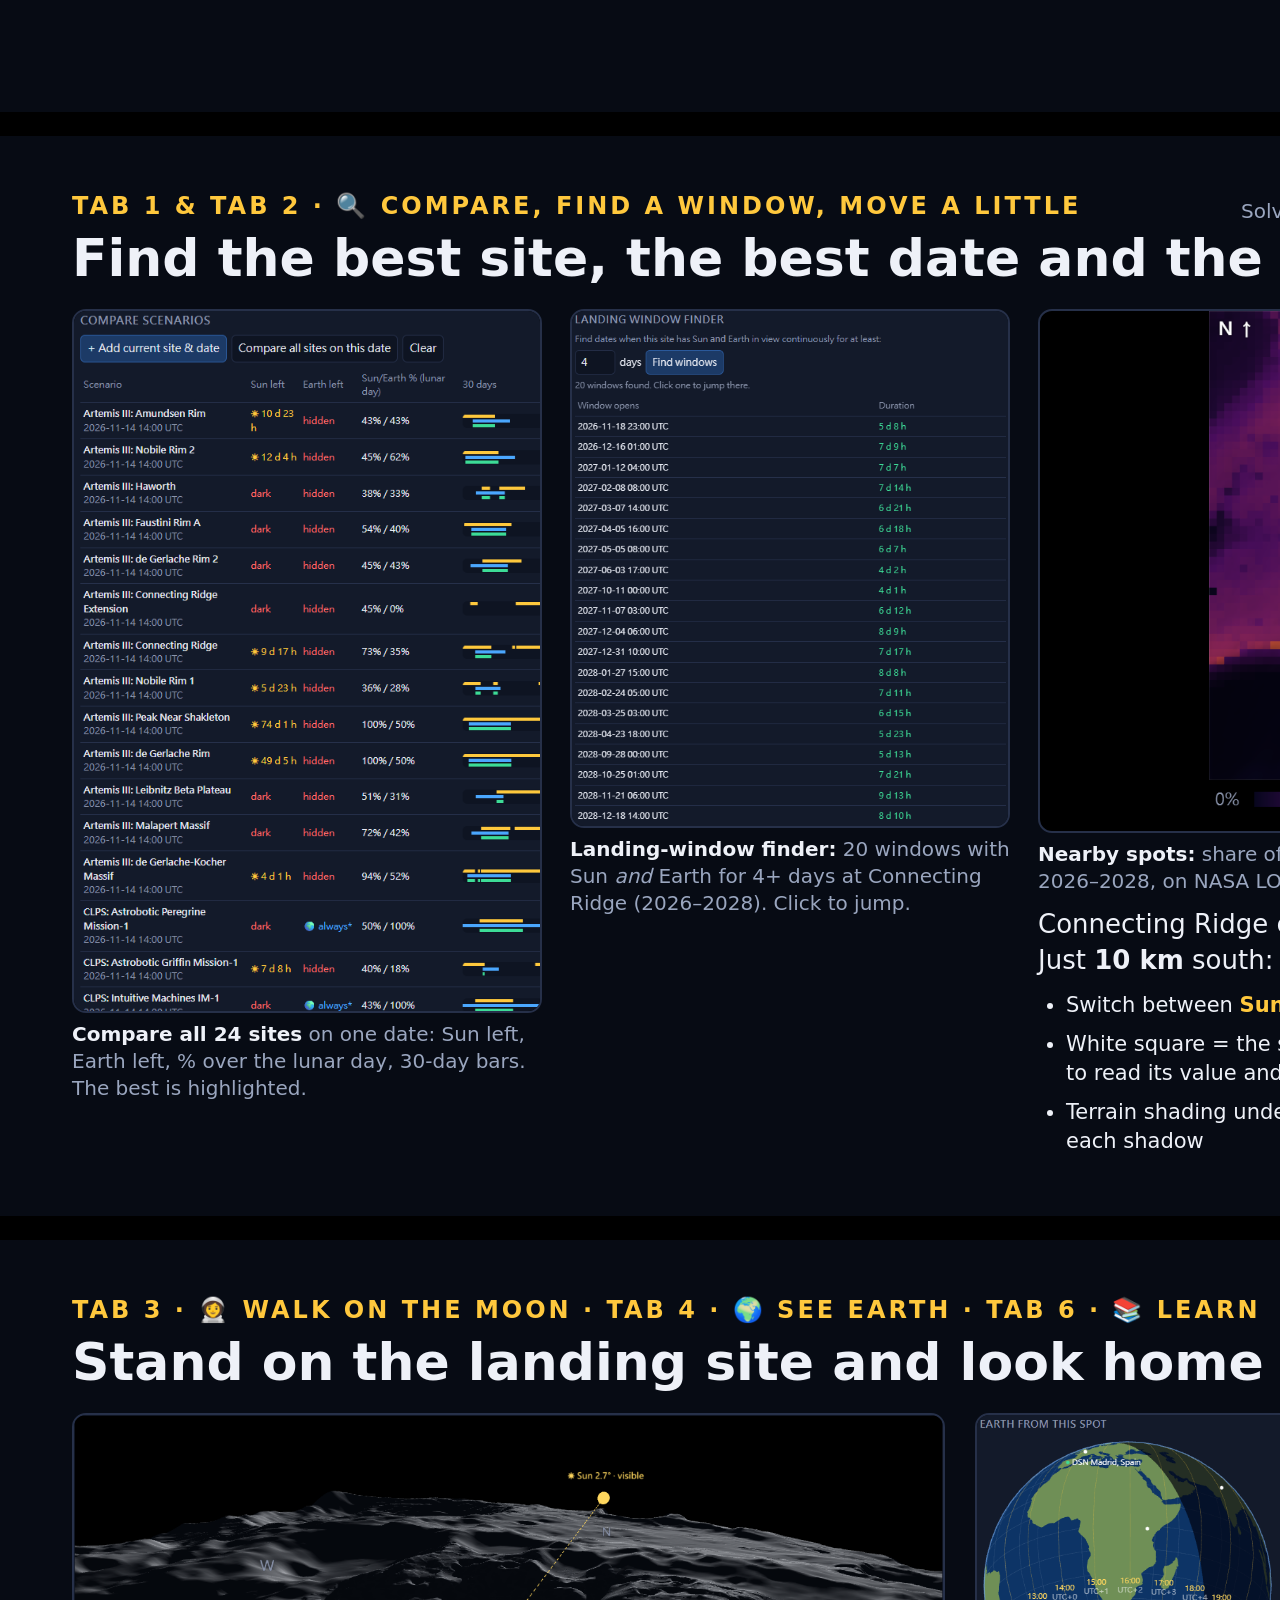
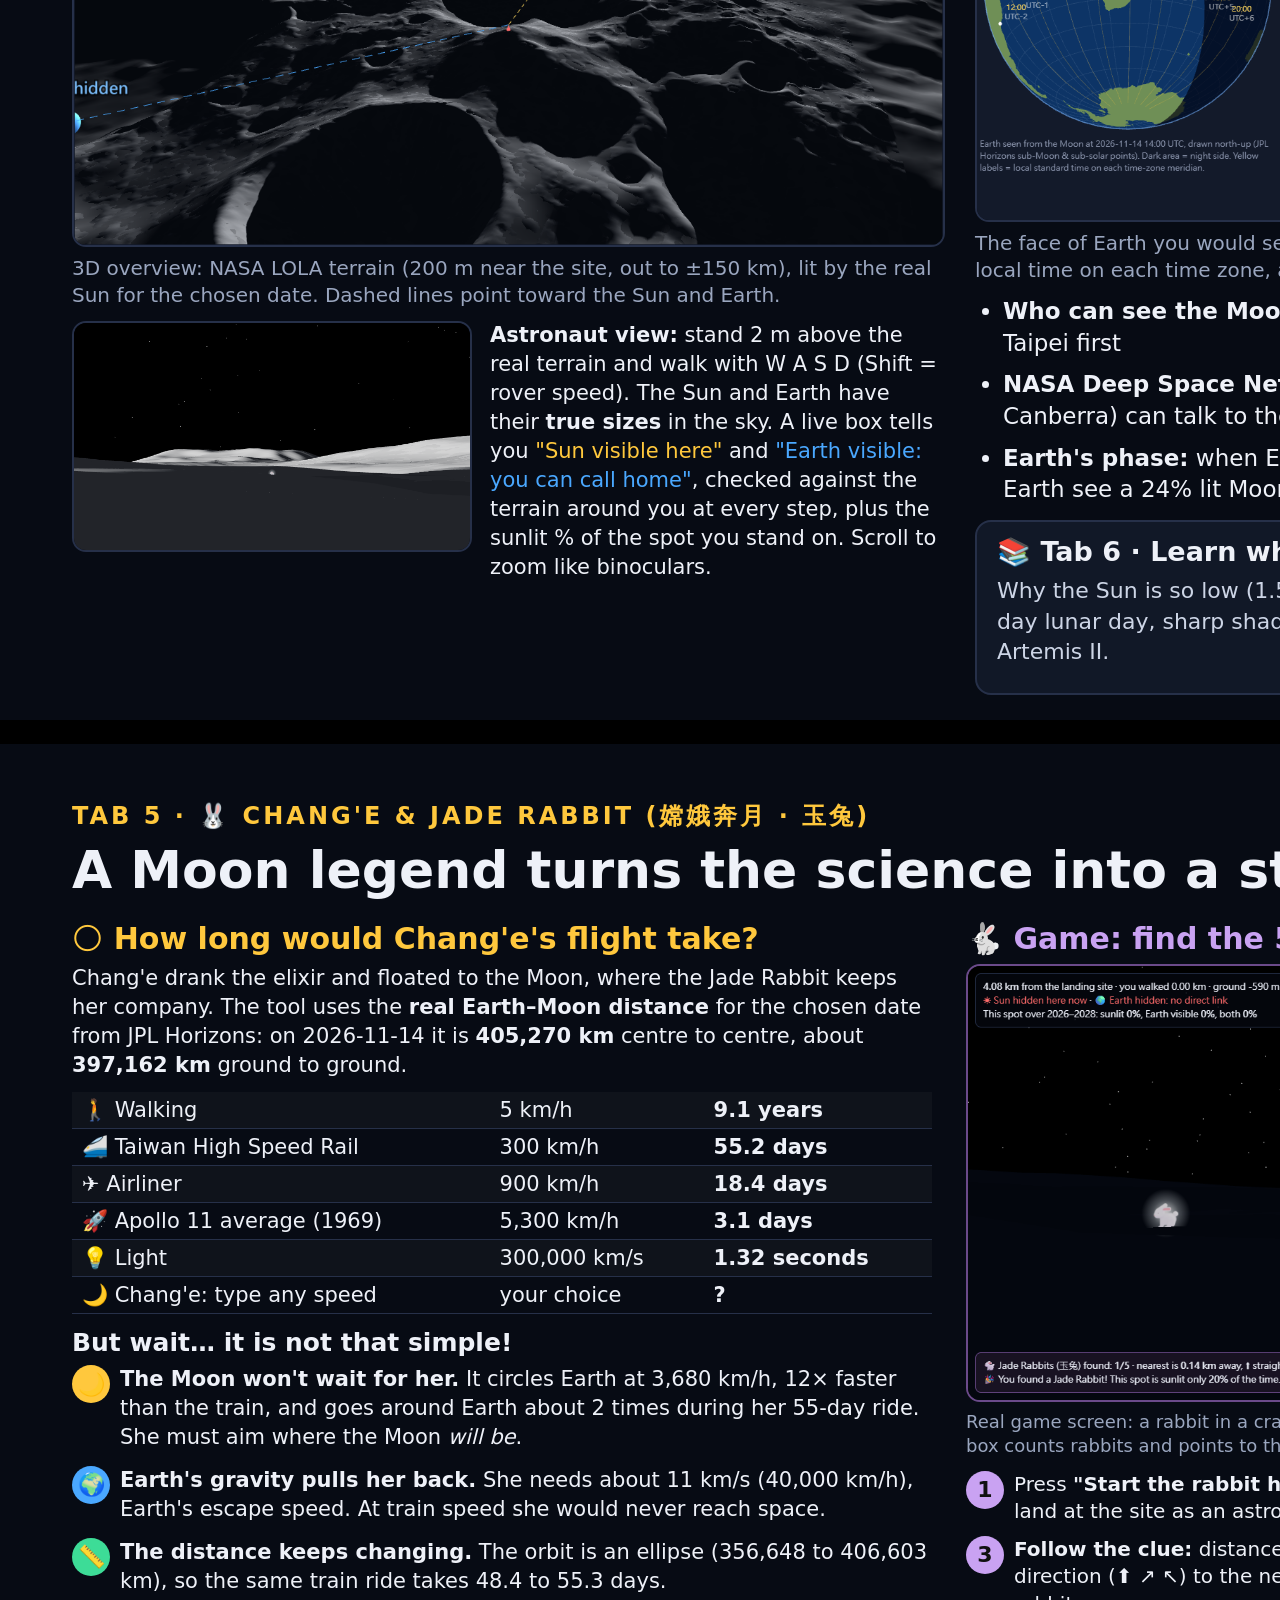
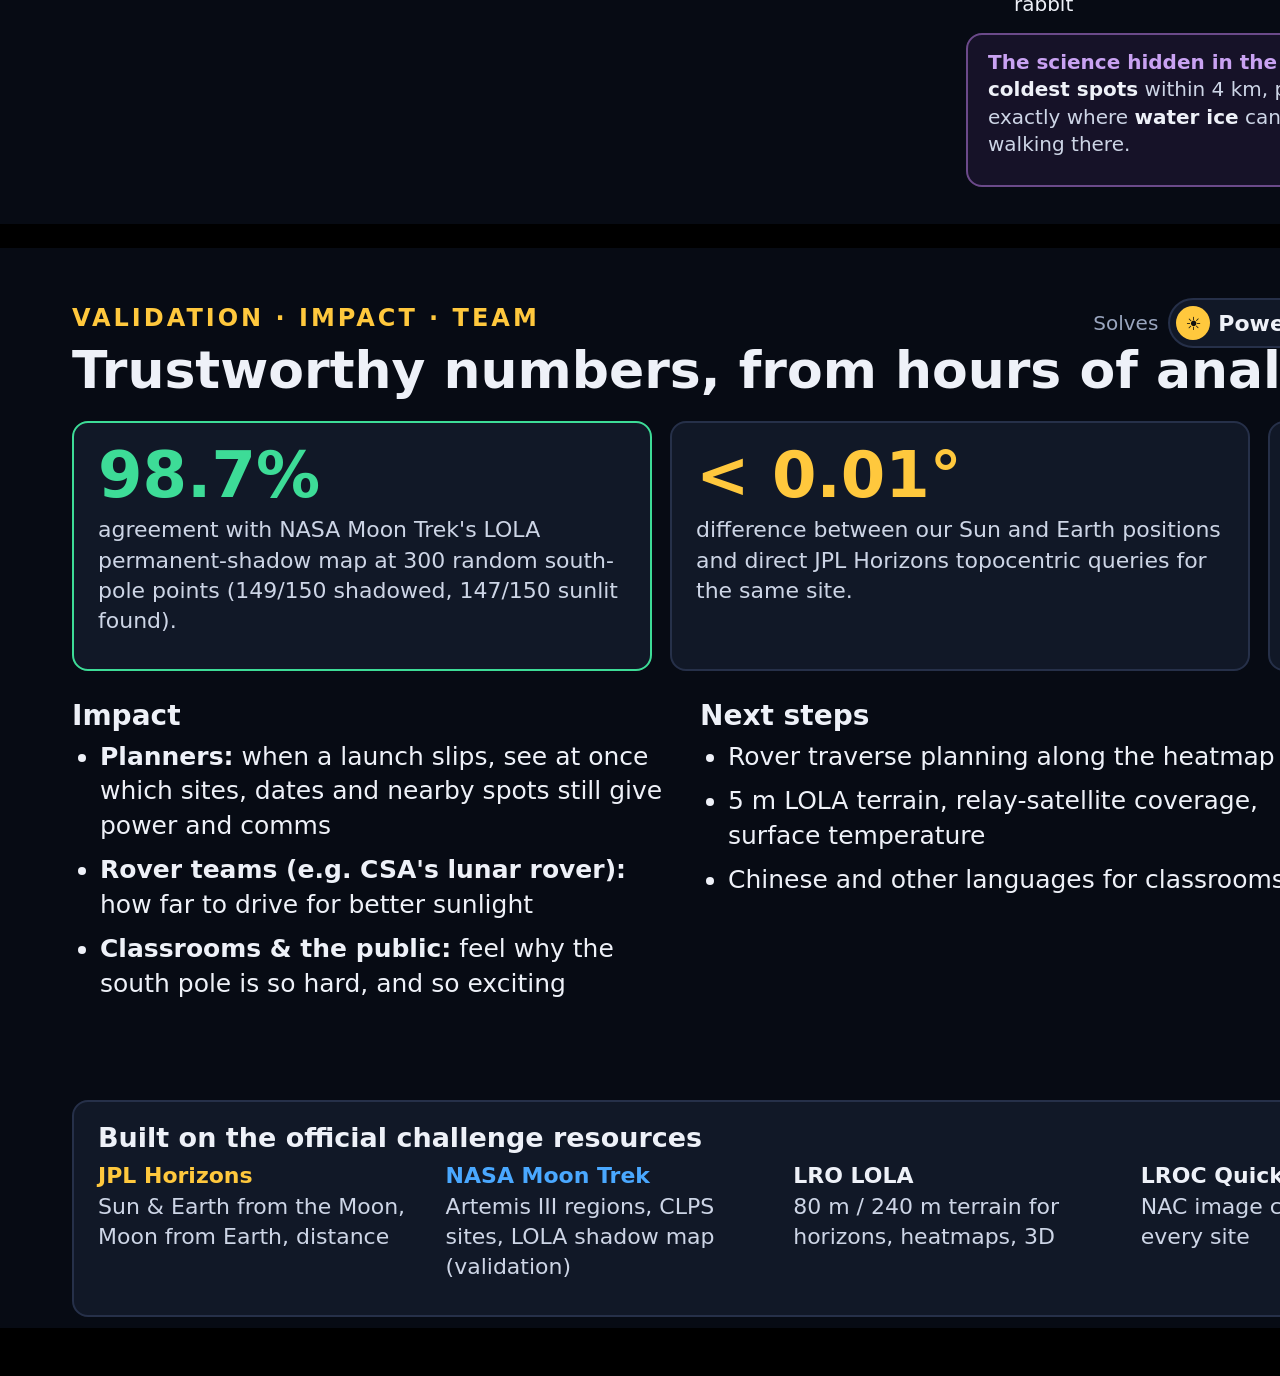
==== commit 99385916: "Slides: restore the Chang'e facts next to the rabbit game; more detail on every slide Co-Authored-By" ====
--- a/web/slides/index.html
+++ b/web/slides/index.html
@@ -28,6 +28,9 @@
   .cap { font-size: 20px; color: var(--muted); margin-top: 8px; line-height: 1.35; }
   .mark { position: absolute; transform: translate(-50%, -50%); width: 44px; height: 44px; font-size: 24px; box-shadow: 0 0 0 4px rgba(0,0,0,.75), 0 0 18px rgba(255,200,61,.8); margin: 0; }
   .steps3 .feat p { font-size: 22px; } .steps3 .feat { margin-bottom: 12px; }
+  .ctab { width: 100%; border-collapse: collapse; margin-top: 6px; }
+  .ctab td { font-size: 21px; padding: 6px 10px; border-bottom: 1px solid var(--line); color: var(--text); }
+  .ctab tr:nth-child(odd) td { background: rgba(255,255,255,.03); }
   .solves { position: absolute; right: 72px; top: 50px; display: flex; gap: 10px; align-items: center; font-size: 20px; color: var(--muted); }
   .chip { display: inline-flex; align-items: center; gap: 8px; padding: 6px 16px 6px 6px; border-radius: 30px; font-size: 22px; font-weight: 700; background: var(--panel); border: 2px solid var(--line); color: var(--text); }
   .chip .step { width: 34px; height: 34px; flex-basis: 34px; font-size: 18px; margin: 0; }
@@ -88,12 +91,18 @@
       <div class="feat"><span class="step" style="background:var(--ok)">👥</span><p><b>Users:</b> mission planners, rover teams, students and anyone who loves looking at the Moon.</p></div>
     </div>
   </div>
-  <div class="flow" style="margin-top:40px">
+  <div class="flow" style="margin-top:18px">
     <div class="box"><h3>NASA open data</h3><p><b class="sun">JPL Horizons</b> Sun &amp; Earth geometry (19,009 hourly steps) · <b>LRO LOLA</b> terrain 80 m / 240 m · <b class="earth">Moon Trek</b> sites &amp; shadow map · <b>LROC QuickMap</b> images · <b>CSA</b></p></div>
     <div class="arrow">→</div>
     <div class="box"><h3>Our model</h3><p>Real horizon in 720 directions for each site (with lunar curvature), then Sun &amp; Earth above or below it, hour by hour</p></div>
     <div class="arrow">→</div>
     <div class="box"><h3>One web page, 6 tabs</h3><p>Free, in any browser, no install. Answers for planners <i>and</i> an experience for the public</p></div>
+  </div>
+  <div class="grid3" style="grid-template-columns:repeat(4,1fr); margin-top:18px">
+    <div class="box" style="padding:14px 20px"><div class="stat sun" style="font-size:48px">1.5°</div><p>tilt of the Moon's axis (Earth: 23.4°), so the polar Sun never climbs high</p></div>
+    <div class="box" style="padding:14px 20px"><div class="stat" style="font-size:48px">29.5 days</div><p>one lunar day: sunrise to sunrise, with nights that can last more than a week</p></div>
+    <div class="box" style="padding:14px 20px"><div class="stat earth" style="font-size:48px">1.3 s</div><p>radio delay to Earth, if Earth is above the horizon at all</p></div>
+    <div class="box" style="padding:14px 20px"><div class="stat ok" style="font-size:48px">720</div><p>horizon directions computed for every site from NASA terrain</p></div>
   </div>
   <div class="num">2 / 7</div>
 </section>
@@ -116,7 +125,8 @@
       <div class="feat"><span class="step">3</span><p><b>Read the sky view:</b> Sun and Earth over the real terrain horizon, with their paths for the next 30 days.</p></div>
       <div class="feat"><span class="step">4</span><p><b>Read the verdict:</b> <span class="pill" style="background:#123a2c; color:var(--ok)">GO</span><span class="pill" style="background:#3a1620; color:var(--bad)">NO COMMS</span><span class="pill" style="background:#3a1620; color:var(--bad)">NO POWER</span> plus time to sunset / Earthrise, longest darkness, solar-panel output.</p></div>
       <div class="feat"><span class="step">5</span><p><b>Scroll down:</b> 30-day timeline, seasons 2026–2028, compare sites, find landing windows.</p></div>
-      <div class="box" style="margin-top:6px; padding:14px 20px"><p><b style="color:var(--text)">Example, Connecting Ridge, 2026-11-14:</b> Sun 1.4° ✓, Earth −4.4° ✗ → <b class="bad">NO COMMS</b>. Earthrise in 4 d 8 h; next lunar day sunlit 73%; longest darkness 7 d 10 h.</p></div>
+      <div class="box" style="margin-top:2px; padding:12px 20px"><p><b style="color:var(--text)">Example, Connecting Ridge, 2026-11-14:</b> Sun 1.4° ✓, Earth −4.4° ✗ → <b class="bad">NO COMMS</b>. Earthrise in 4 d 8 h; next lunar day sunlit 73%; longest darkness 7 d 10 h.</p></div>
+      <div class="box" style="margin-top:12px; padding:14px 20px"><h3 style="font-size:24px">Also in the sidebar</h3><p>Your own site: its horizon is computed live in the browser from LOLA terrain · LROC NAC images of the spot (30 at Connecting Ridge) · links to LROC QuickMap, Moon Trek and a <b style="color:var(--text)">"Verify in JPL Horizons"</b> query for the same place and date.</p></div>
     </div>
   </div>
   <div class="num">3 / 7</div>
@@ -140,6 +150,11 @@
       <div class="frame"><img src="img/heat.png" style="height:520px; width:auto; margin:0 auto"></div>
       <div class="cap"><b style="color:var(--text)">Nearby spots:</b> share of time sunlit for 3,721 points (0.5 km grid, ±15 km) over 2026–2028, on NASA LOLA terrain. Also Earth % and Both %.</div>
       <p style="margin-top:12px; font-size:26px">Connecting Ridge centre: <b>48%</b> sunlit.<br>Just <b>10 km</b> south: <b class="sun">79%</b>. Click a cell to move there.</p>
+      <ul style="margin-top:6px">
+        <li style="font-size:21px">Switch between <b class="sun">Sunlit %</b>, <b class="earth">Earth %</b> and <b class="ok">Both %</b></li>
+        <li style="font-size:21px">White square = the site, green circle = best spot nearby; hover any cell to read its value and distance</li>
+        <li style="font-size:21px">Terrain shading under the colours shows which ridge or crater causes each shadow</li>
+      </ul>
     </div>
   </div>
   <div class="num">4 / 7</div>
@@ -156,7 +171,7 @@
       <div class="cap">3D overview: NASA LOLA terrain (200 m near the site, out to ±150 km), lit by the real Sun for the chosen date. Dashed lines point toward the Sun and Earth.</div>
       <div class="row" style="gap:18px; margin-top:12px">
         <div class="frame" style="flex:0 0 400px"><img src="img/three_fp.png"></div>
-        <div class="col"><p style="font-size:22px"><b>Astronaut view:</b> walk with W A S D on real terrain at eye height. A live box says <span class="sun">"Sun visible here"</span> and <span class="earth">"Earth visible: you can call home"</span>, plus the sunlit % of the spot you stand on. Zoom like binoculars.</p></div>
+        <div class="col"><p style="font-size:21px"><b>Astronaut view:</b> stand 2 m above the real terrain and walk with W A S D (Shift = rover speed). The Sun and Earth have their <b>true sizes</b> in the sky. A live box tells you <span class="sun">"Sun visible here"</span> and <span class="earth">"Earth visible: you can call home"</span>, checked against the terrain around you at every step, plus the sunlit % of the spot you stand on. Scroll to zoom like binoculars.</p></div>
       </div>
     </div>
     <div class="col">
@@ -165,6 +180,7 @@
       <ul style="margin-top:12px">
         <li style="font-size:23px"><b>Who can see the Moon right now?</b> Local time and sky in 11 cities, Taipei first</li>
         <li style="font-size:23px"><b>NASA Deep Space Network:</b> which antenna (Goldstone, Madrid, Canberra) can talk to the lander now</li>
+        <li style="font-size:23px"><b>Earth's phase:</b> when Earth looks 76% lit from the Moon, people on Earth see a 24% lit Moon</li>
       </ul>
       <div class="box" style="margin-top:14px; padding:14px 20px"><h3>📚 Tab 6 · Learn why</h3><p>Why the Sun is so low (1.5° tilt), why a few km matter, libration, the 29.5-day lunar day, sharp shadows without air, and the CSA lunar rover and Artemis II.</p></div>
     </div>
@@ -176,25 +192,36 @@
 <section class="slide">
   <div class="kicker">Tab 5 · 🐰 Chang'e &amp; Jade Rabbit (嫦娥奔月 · 玉兔)</div>
   <div class="solves">Solves <span class="chip"><span class="step" style="background:var(--ok)">👥</span>Users</span></div>
-  <h2>A Moon legend turns the science into a game</h2>
-  <div class="row" style="gap:30px">
-    <div class="col" style="flex:0 0 1010px">
+  <h2>A Moon legend turns the science into a story and a game</h2>
+  <div class="row" style="gap:34px">
+    <div class="col" style="flex:0 0 860px">
+      <h3 class="sun" style="font-size:30px">🌕 How long would Chang'e's flight take?</h3>
+      <p style="font-size:21px">Chang'e drank the elixir and floated to the Moon, where the Jade Rabbit keeps her company. The tool uses the <b>real Earth–Moon distance</b> for the chosen date from JPL Horizons: on 2026-11-14 it is <b>405,270 km</b> centre to centre, about <b>397,162 km</b> ground to ground.</p>
+      <table class="ctab">
+        <tr><td>🚶 Walking</td><td>5 km/h</td><td><b>9.1 years</b></td></tr>
+        <tr><td>🚄 Taiwan High Speed Rail</td><td>300 km/h</td><td><b>55.2 days</b></td></tr>
+        <tr><td>✈️ Airliner</td><td>900 km/h</td><td><b>18.4 days</b></td></tr>
+        <tr><td>🚀 Apollo 11 average (1969)</td><td>5,300 km/h</td><td><b>3.1 days</b></td></tr>
+        <tr><td>💡 Light</td><td>300,000 km/s</td><td><b>1.32 seconds</b></td></tr>
+        <tr><td>🌙 Chang'e: type any speed</td><td>your choice</td><td><b>?</b></td></tr>
+      </table>
+      <h3 style="font-size:25px; margin:14px 0 8px">But wait… it is not that simple!</h3>
+      <div class="feat"><span class="step" style="background:var(--sun)">🌙</span><p style="font-size:21px"><b>The Moon won't wait for her.</b> It circles Earth at 3,680 km/h, 12× faster than the train, and goes around Earth about 2 times during her 55-day ride. She must aim where the Moon <i>will be</i>.</p></div>
+      <div class="feat"><span class="step" style="background:var(--earth)">🌍</span><p style="font-size:21px"><b>Earth's gravity pulls her back.</b> She needs about 11 km/s (40,000 km/h), Earth's escape speed. At train speed she would never reach space.</p></div>
+      <div class="feat"><span class="step" style="background:var(--ok)">📏</span><p style="font-size:21px"><b>The distance keeps changing.</b> The orbit is an ellipse (356,648 to 406,603 km), so the same train ride takes 48.4 to 55.3 days.</p></div>
+    </div>
+    <div class="col">
+      <h3 class="rab" style="font-size:30px">🐇 Game: find the 5 Jade Rabbits</h3>
       <div class="frame" style="border-color:#6b4a8a"><img src="img/rabbit_game.png"></div>
-      <div class="cap">The real game in the 3D walk. This rabbit hides in a crater floor where the Sun and Earth are both hidden right now. The purple box counts the rabbits and points to the nearest one.</div>
-      <div class="box" style="margin-top:14px; padding:14px 20px">
-        <p><b style="color:var(--text)">Chang'e's flight calculator</b> (today's real distance from JPL Horizons): walking <b style="color:var(--text)">9.1 years</b>, Taiwan High Speed Rail <b style="color:var(--text)">55.2 days</b>, Apollo 11 <b style="color:var(--text)">3.1 days</b>, light <b style="color:var(--text)">1.32 s</b>.
-        "But wait": the Moon moves at 3,680 km/h and won't wait for her, she needs 11 km/s to escape Earth, and the trip changes from 48.4 to 55.3 days as the distance changes.</p>
-      </div>
-    </div>
-    <div class="col">
-      <h3 class="rab" style="font-size:32px; margin-bottom:14px">🐇 How to play</h3>
-      <div class="feat"><span class="step" style="background:var(--rab)">1</span><p>Open the <b>🐰 Chang'e &amp; Jade Rabbit</b> tab and press <b>"Start the rabbit hunt"</b>. You land at the site as an astronaut.</p></div>
-      <div class="feat"><span class="step" style="background:var(--rab)">2</span><p><b>Walk</b> with W A S D or the on-screen arrows (Shift = drive like a rover). Drag to look around, scroll to zoom.</p></div>
-      <div class="feat"><span class="step" style="background:var(--rab)">3</span><p><b>Follow the clue:</b> the purple box says how far the nearest rabbit is and which way to turn (⬆ ↗ ↖ …).</p></div>
-      <div class="feat"><span class="step" style="background:var(--rab)">4</span><p><b>Get within 60 m</b> to find it, and learn how often that spot sees the Sun. Find all 5!</p></div>
-      <div class="box" style="border-color:#6b4a8a; background:rgba(58,36,86,.3); margin-top:8px">
-        <h3 class="rab">The science hidden in the game</h3>
-        <p>3 of the 5 rabbits hide in the <b style="color:var(--text)">darkest, coldest spots</b> within 4 km, chosen from our NASA-data sunlight map. That is exactly where <b style="color:var(--text)">water ice</b> can survive for billions of years, and why the south pole matters so much. Players discover it by walking there.</p>
+      <div class="cap" style="font-size:18px">Real game screen: a rabbit in a crater floor where the Sun and Earth are both hidden. The purple box counts rabbits and points to the nearest one.</div>
+      <div class="grid2" style="gap:10px 18px; margin-top:12px">
+        <div class="feat" style="margin:0"><span class="step" style="background:var(--rab)">1</span><p style="font-size:20px">Press <b>"Start the rabbit hunt"</b>: you land at the site as an astronaut</p></div>
+        <div class="feat" style="margin:0"><span class="step" style="background:var(--rab)">2</span><p style="font-size:20px"><b>Walk</b> with W A S D (Shift = rover); drag to look, scroll to zoom</p></div>
+        <div class="feat" style="margin:0"><span class="step" style="background:var(--rab)">3</span><p style="font-size:20px"><b>Follow the clue:</b> distance and direction (⬆ ↗ ↖) to the nearest rabbit</p></div>
+        <div class="feat" style="margin:0"><span class="step" style="background:var(--rab)">4</span><p style="font-size:20px"><b>Within 60 m</b> you find it and learn how sunny that spot is</p></div>
+      </div>
+      <div class="box" style="border-color:#6b4a8a; background:rgba(58,36,86,.3); margin-top:14px; padding:14px 20px">
+        <p style="font-size:20px"><b class="rab">The science hidden in the game:</b> 3 of the 5 rabbits hide in the <b style="color:var(--text)">darkest, coldest spots</b> within 4 km, picked from our NASA-data sunlight map. That is exactly where <b style="color:var(--text)">water ice</b> can survive for billions of years. Players discover it by walking there.</p>
       </div>
     </div>
   </div>
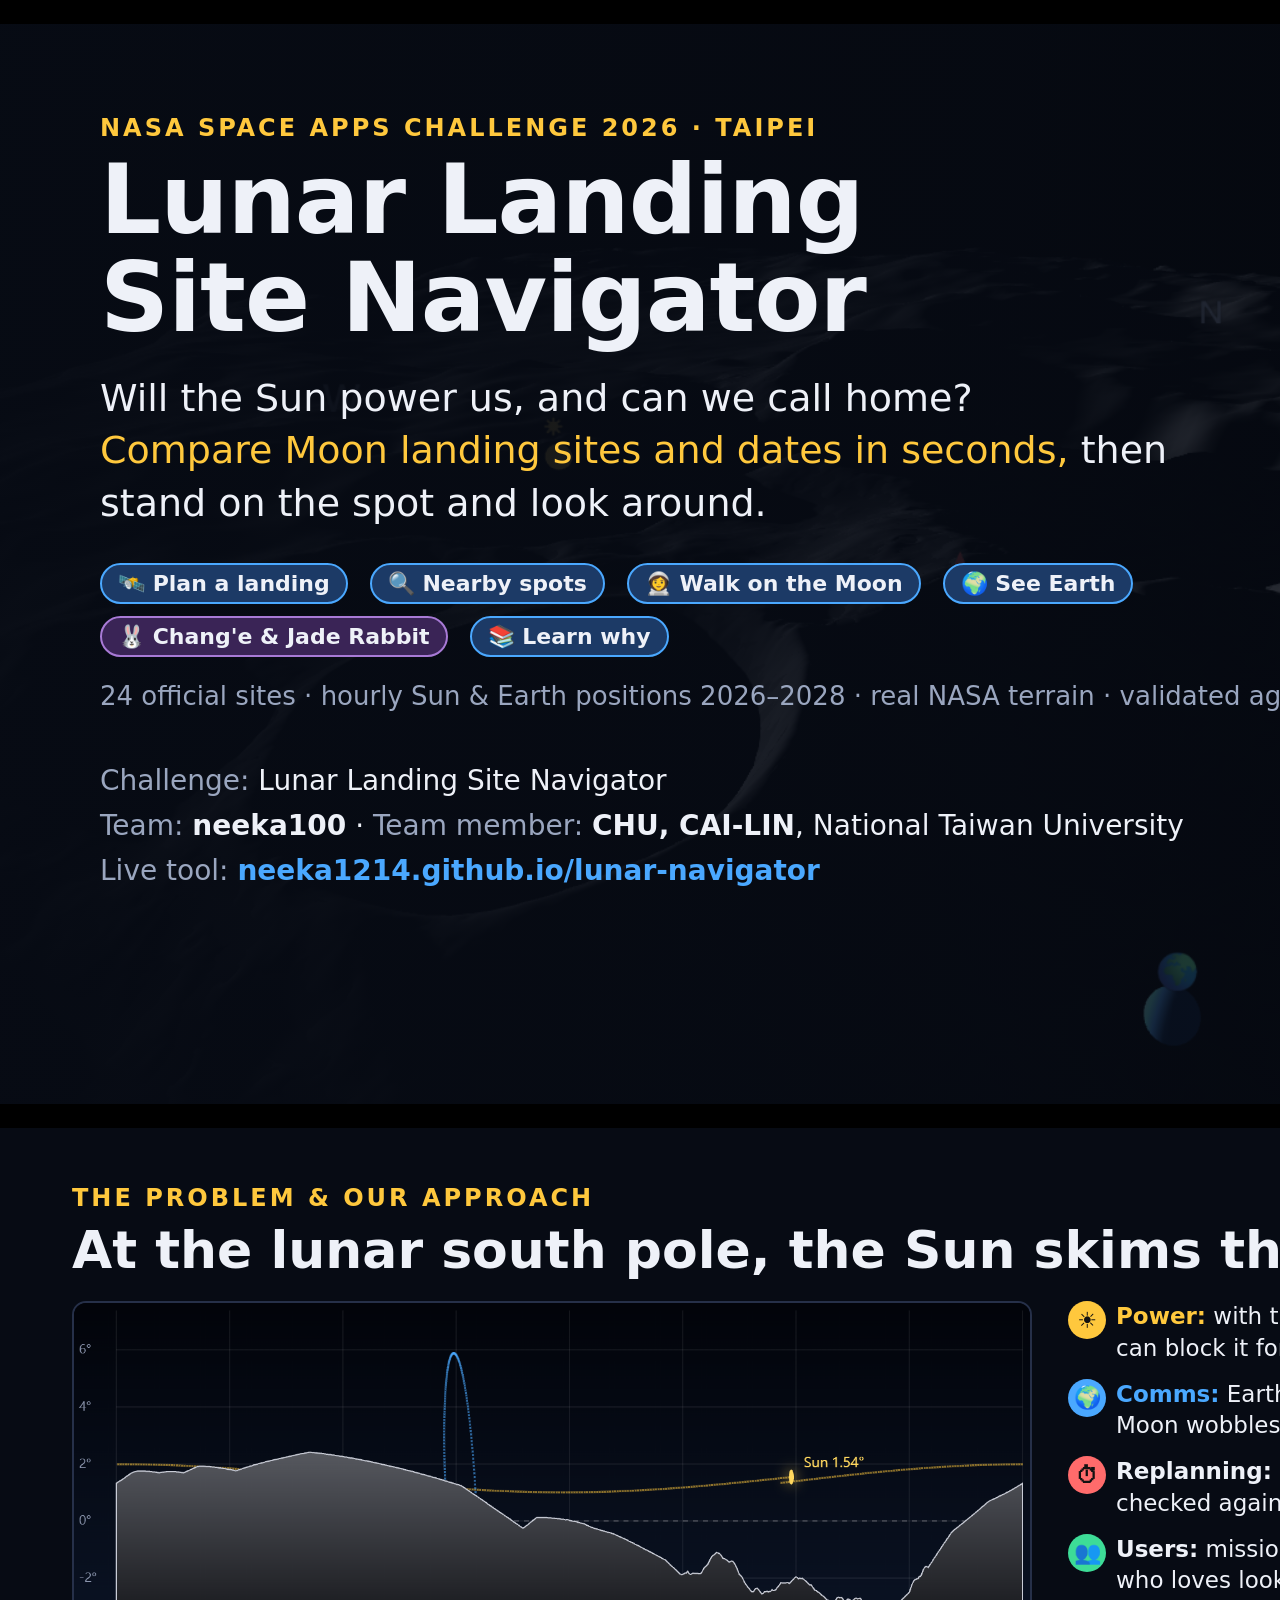
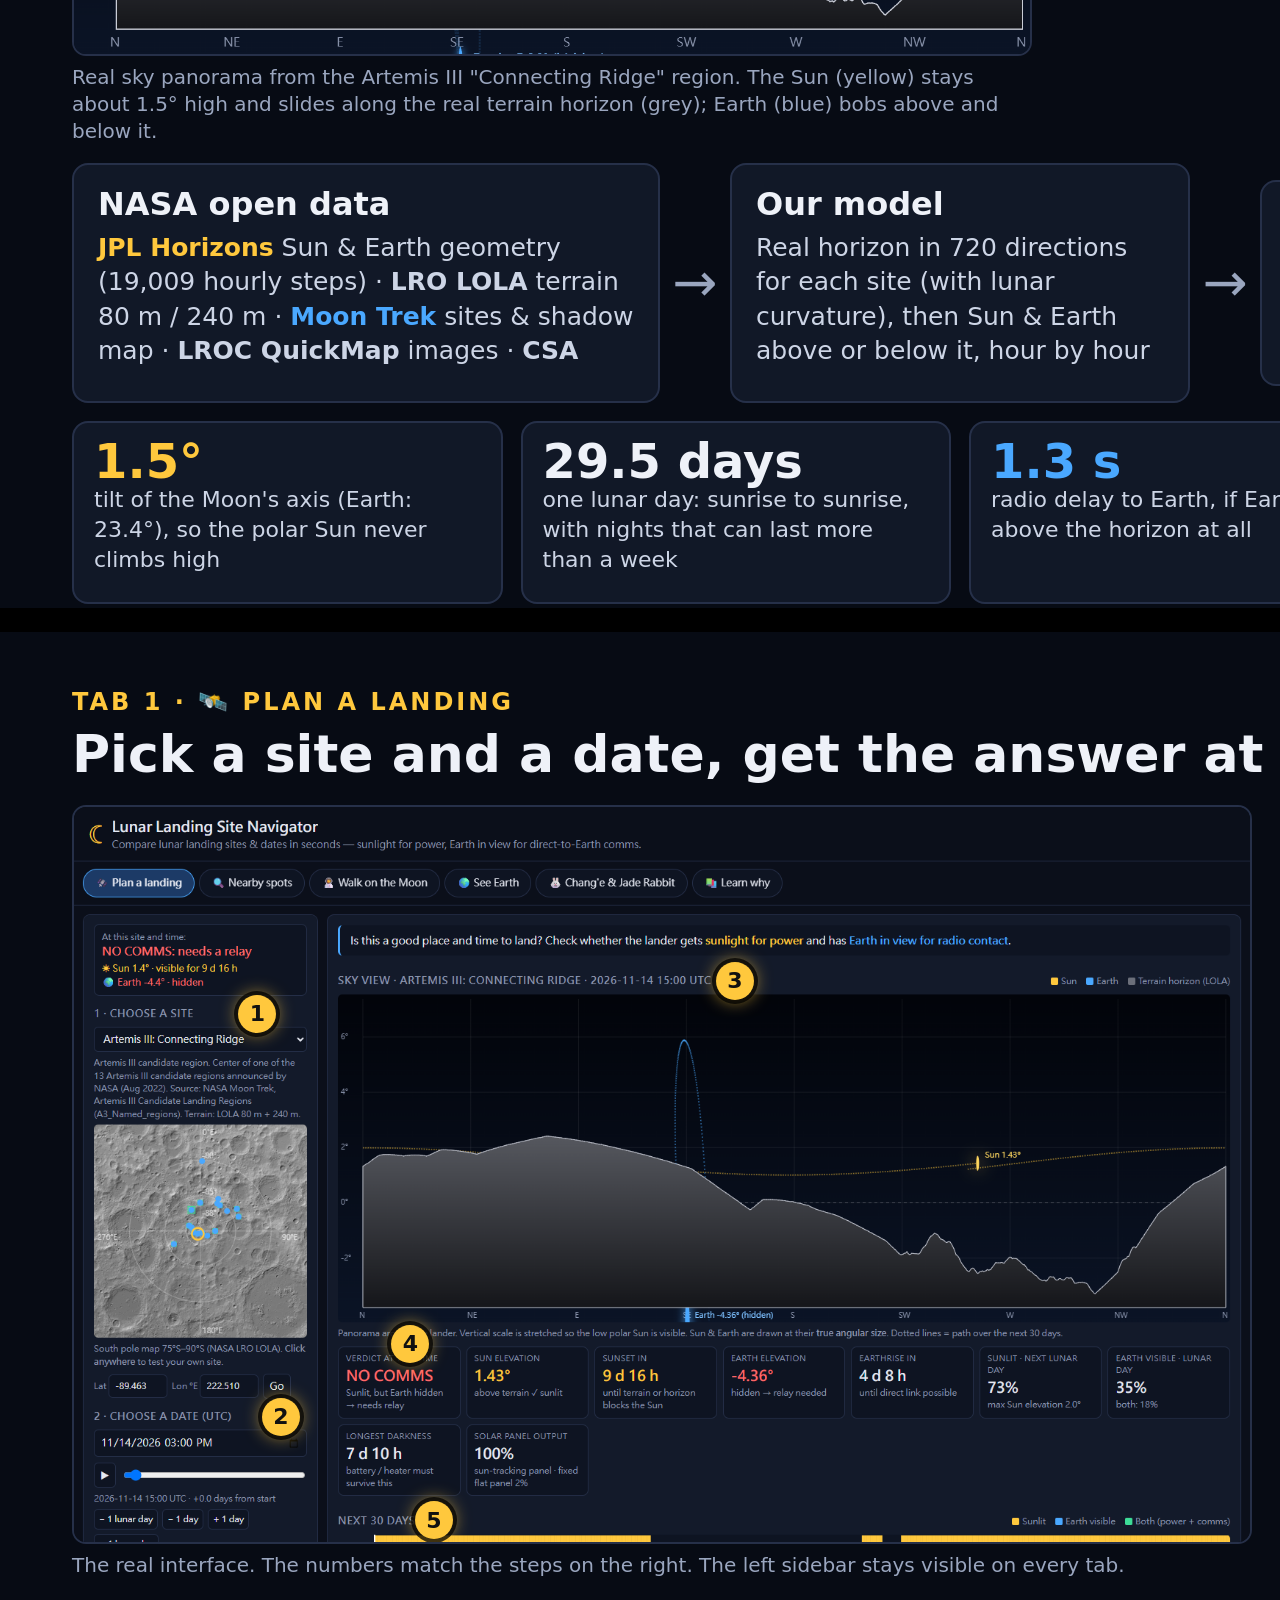
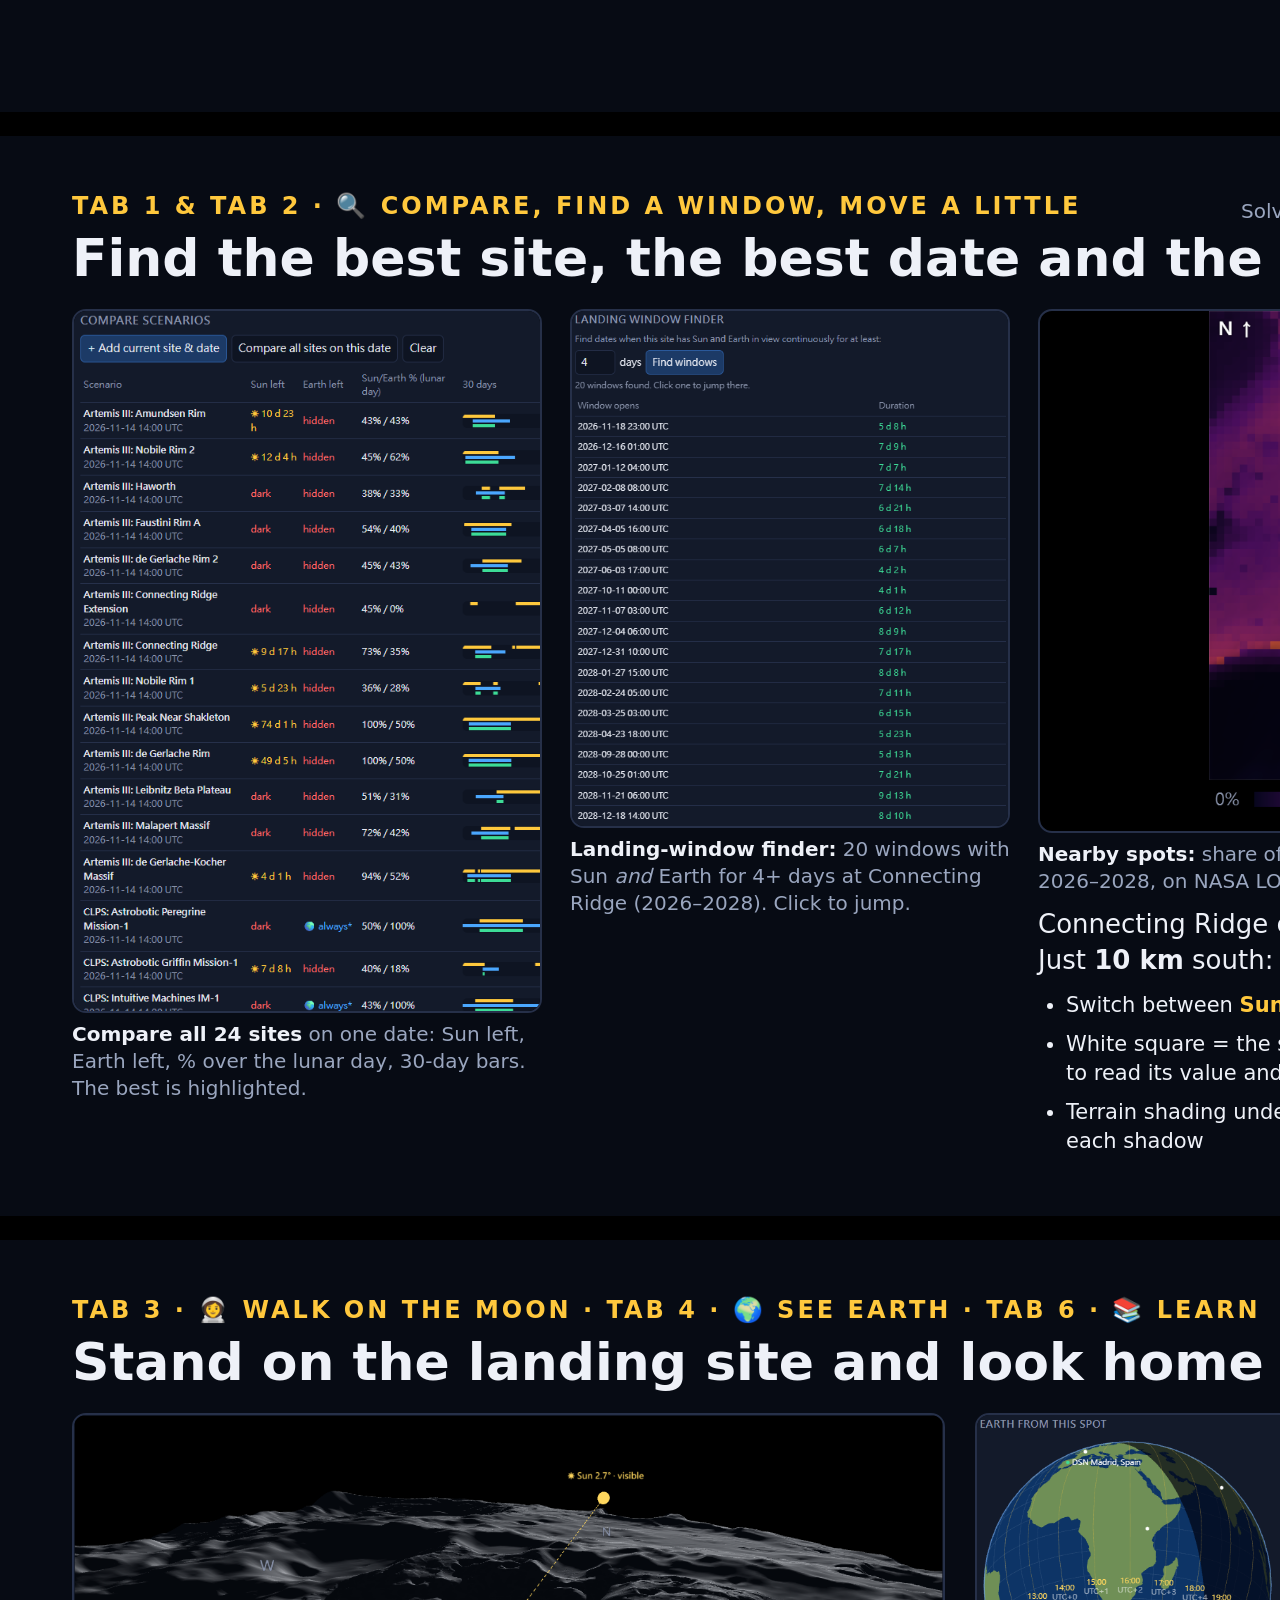
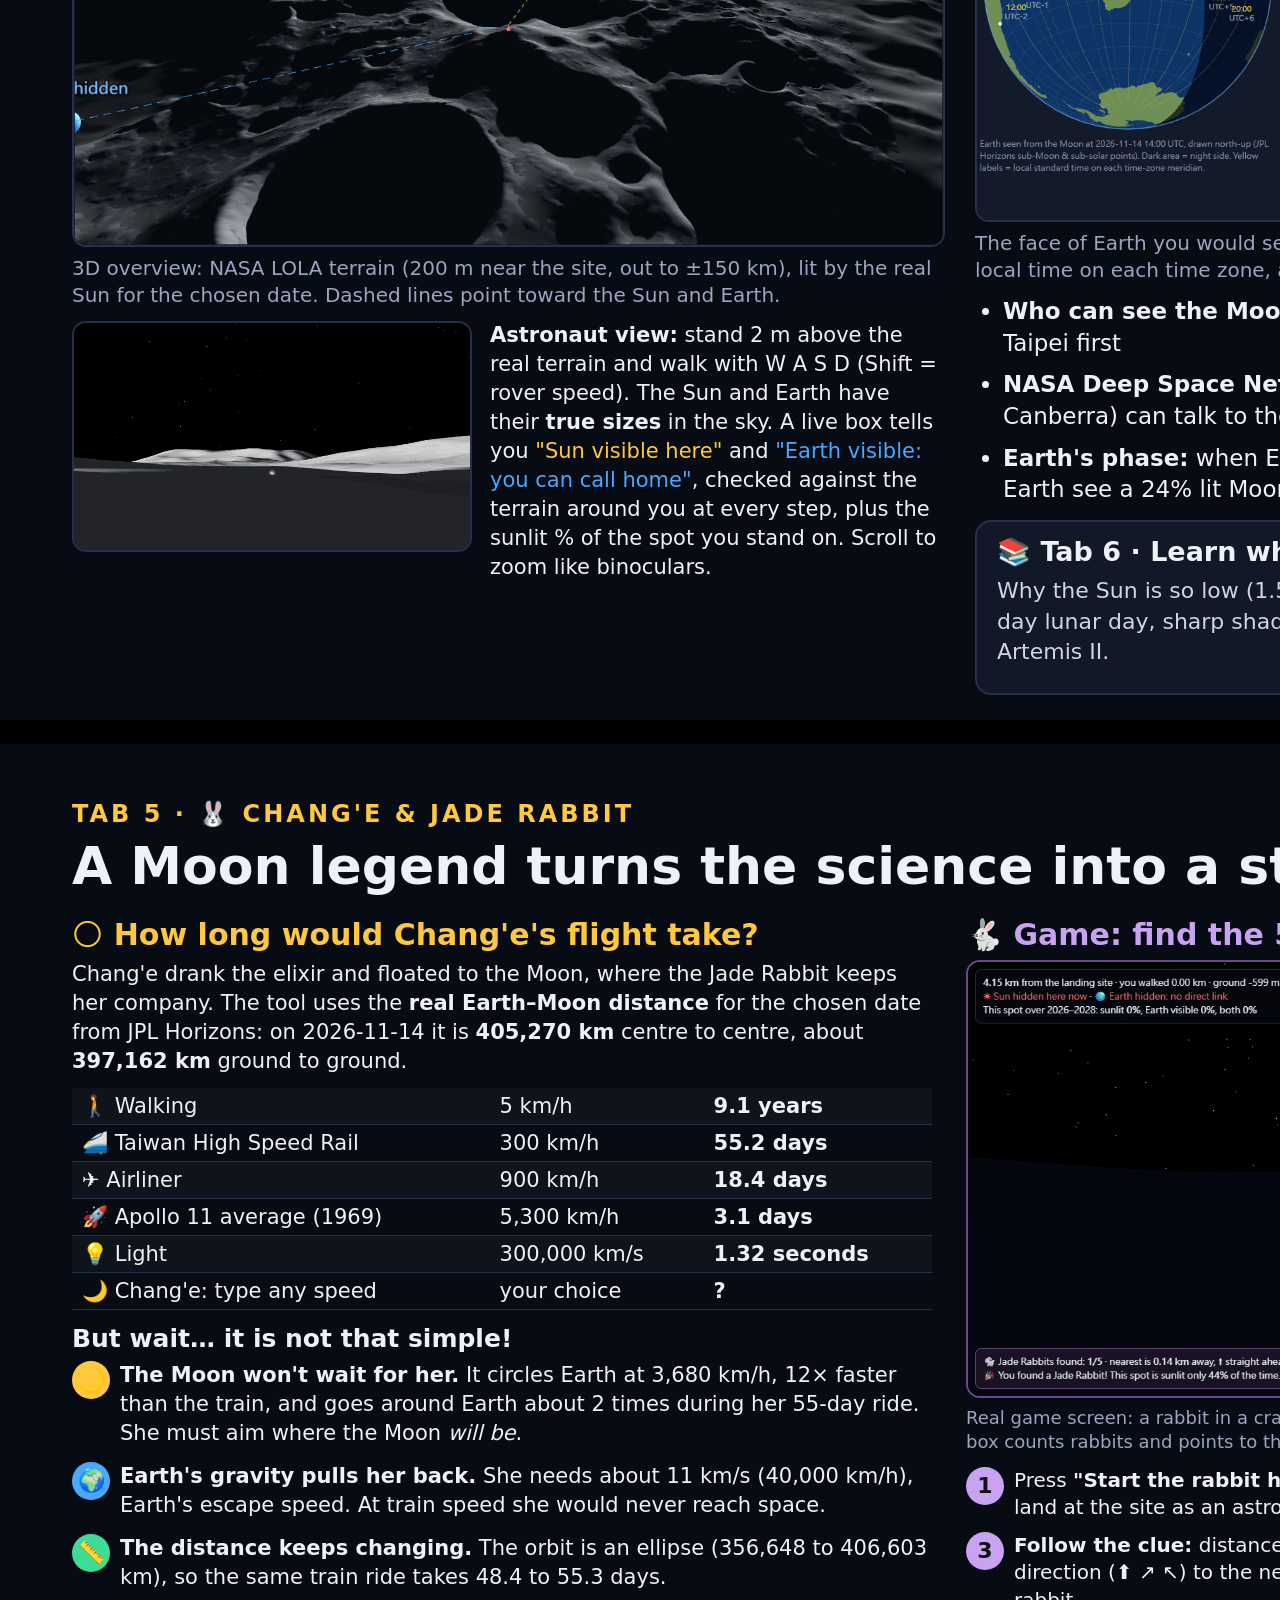
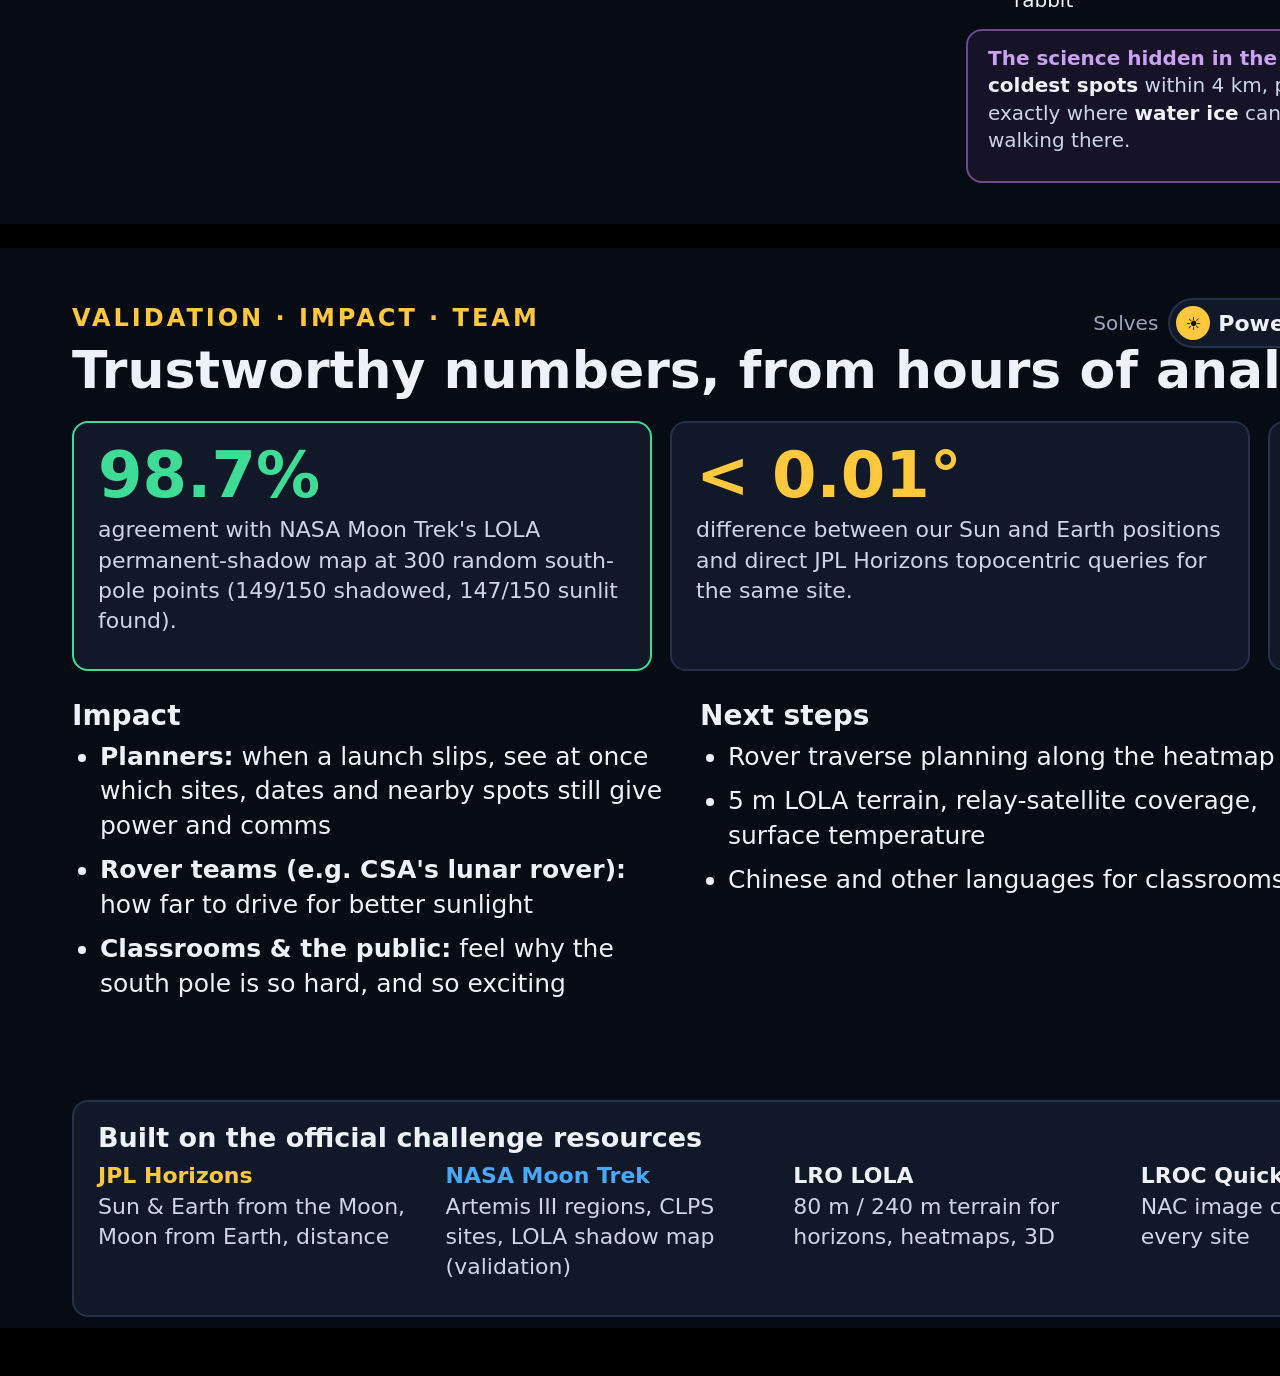
==== commit e123f766: "Compliance pass: English-only content, AI-assistance notes and metadata in every file Co-Authored-By" ====
--- a/web/slides/index.html
+++ b/web/slides/index.html
@@ -4,6 +4,9 @@
 <meta charset="utf-8">
 <meta name="viewport" content="width=device-width, initial-scale=1">
 <title>Lunar Landing Site Navigator · Slides</title>
+<meta name="description" content="Compare lunar landing sites and dates: Sun and Earth over the real terrain horizon, from NASA JPL Horizons, LRO LOLA, Moon Trek and LROC QuickMap data.">
+<meta name="author" content="Team neeka100 (CHU, CAI-LIN)">
+<meta name="ai-assistance" content="Code, data-processing scripts and text drafted with AI assistance (Claude, Anthropic). No AI-generated images, video or audio.">
 <style>
   @page { size: 1920px 1080px; margin: 0; }
   :root { --bg: #070b14; --panel: #111827; --line: #263049; --text: #eef1f8; --muted: #9aa6bf; --sun: #ffc83d; --earth: #4aa8ff; --ok: #3ddc97; --bad: #ff6b6b; --rab: #c9a2f2; }
@@ -190,7 +193,7 @@
 
 <!-- 6 · Chang'e + rabbit game -->
 <section class="slide">
-  <div class="kicker">Tab 5 · 🐰 Chang'e &amp; Jade Rabbit (嫦娥奔月 · 玉兔)</div>
+  <div class="kicker">Tab 5 · 🐰 Chang'e &amp; Jade Rabbit</div>
   <div class="solves">Solves <span class="chip"><span class="step" style="background:var(--ok)">👥</span>Users</span></div>
   <h2>A Moon legend turns the science into a story and a game</h2>
   <div class="row" style="gap:34px">
@@ -260,7 +263,7 @@
         <h3>Team neeka100</h3>
         <p><b style="color:var(--text)">CHU, CAI-LIN</b>, National Taiwan University (solo)<br>Chose the features; came up with the Astronaut view and the Chang'e story</p>
         <p style="margin-top:10px">Try it: <b class="earth">neeka1214.github.io/lunar-navigator</b></p>
-        <p style="margin-top:10px; font-size:18px">Data: NASA JPL Horizons, LRO LOLA, NASA Moon Trek, LROC QuickMap, CSA. Code written with AI assistance (Claude, Anthropic).</p>
+        <p style="margin-top:10px; font-size:18px">Data: NASA JPL Horizons, LRO LOLA, NASA Moon Trek, LROC QuickMap, CSA. Code and slide text drafted with AI assistance (Claude, Anthropic).</p>
       </div>
     </div>
   </div>
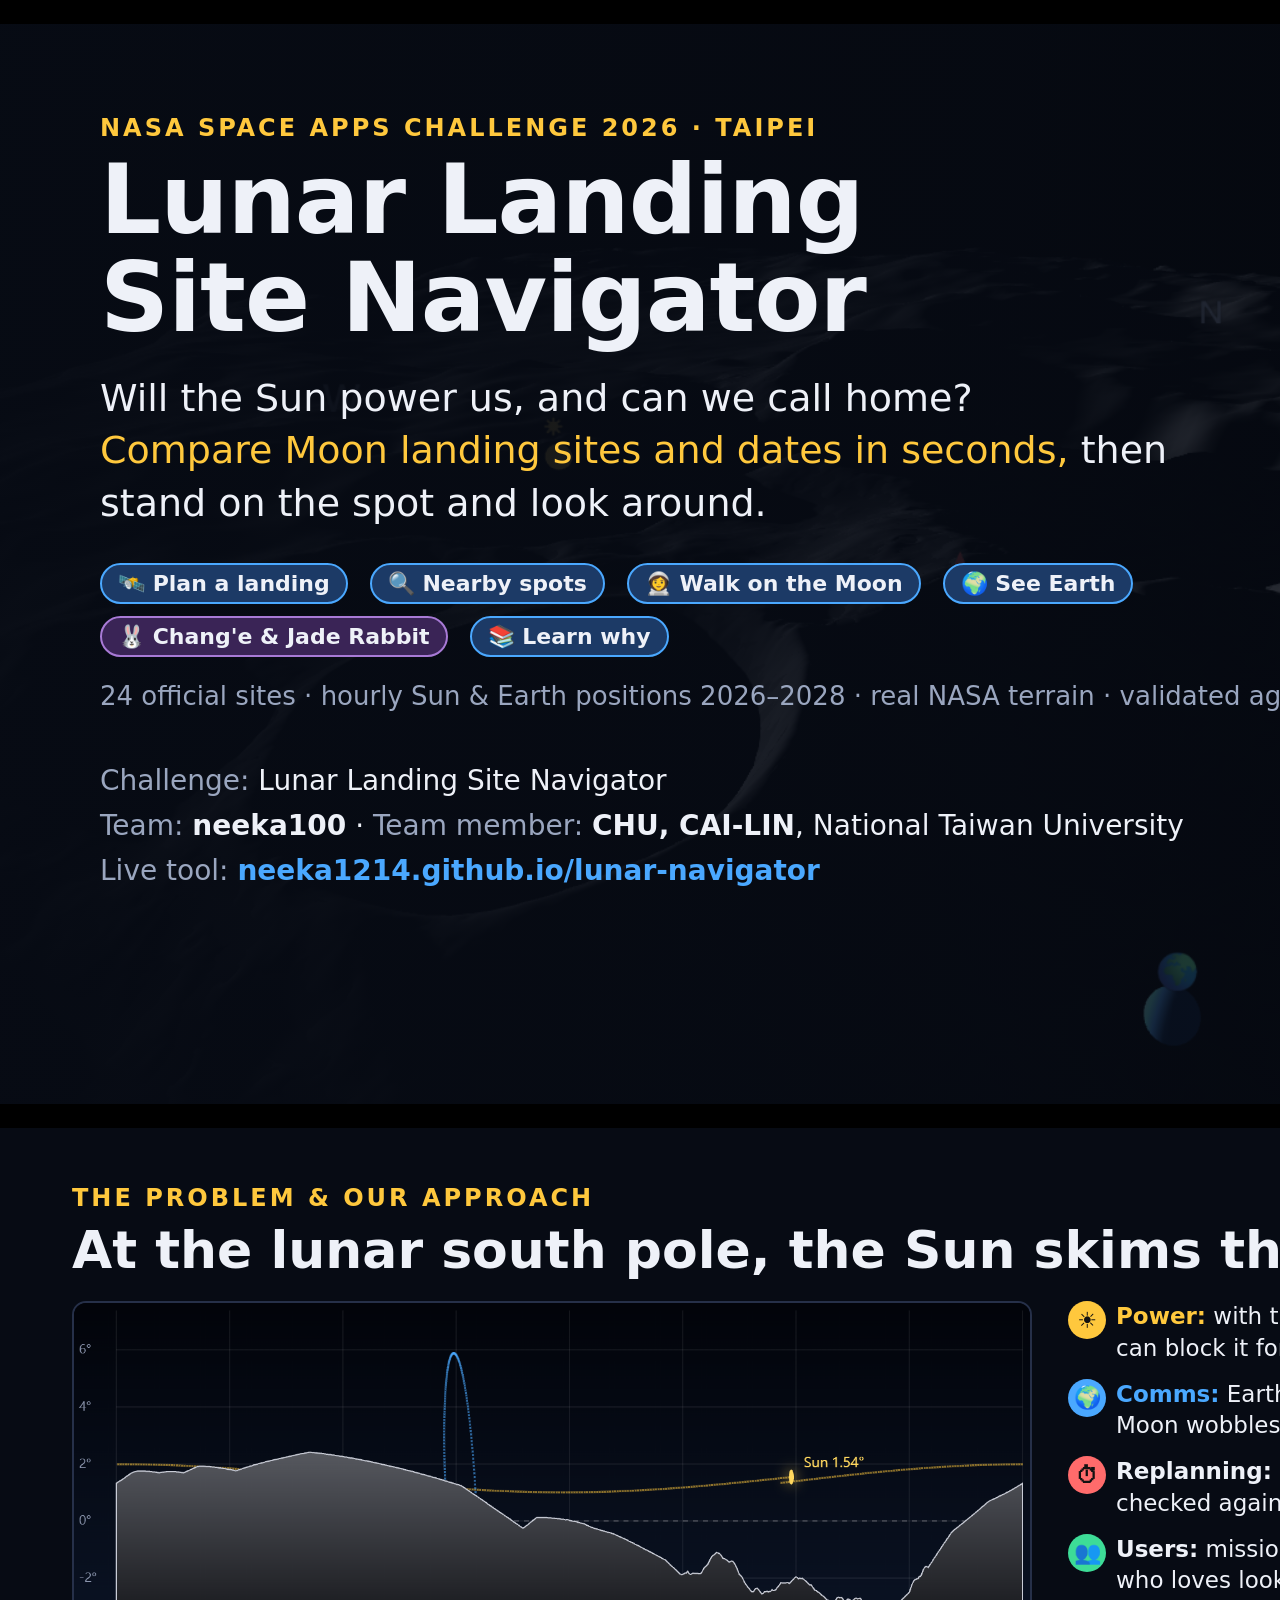
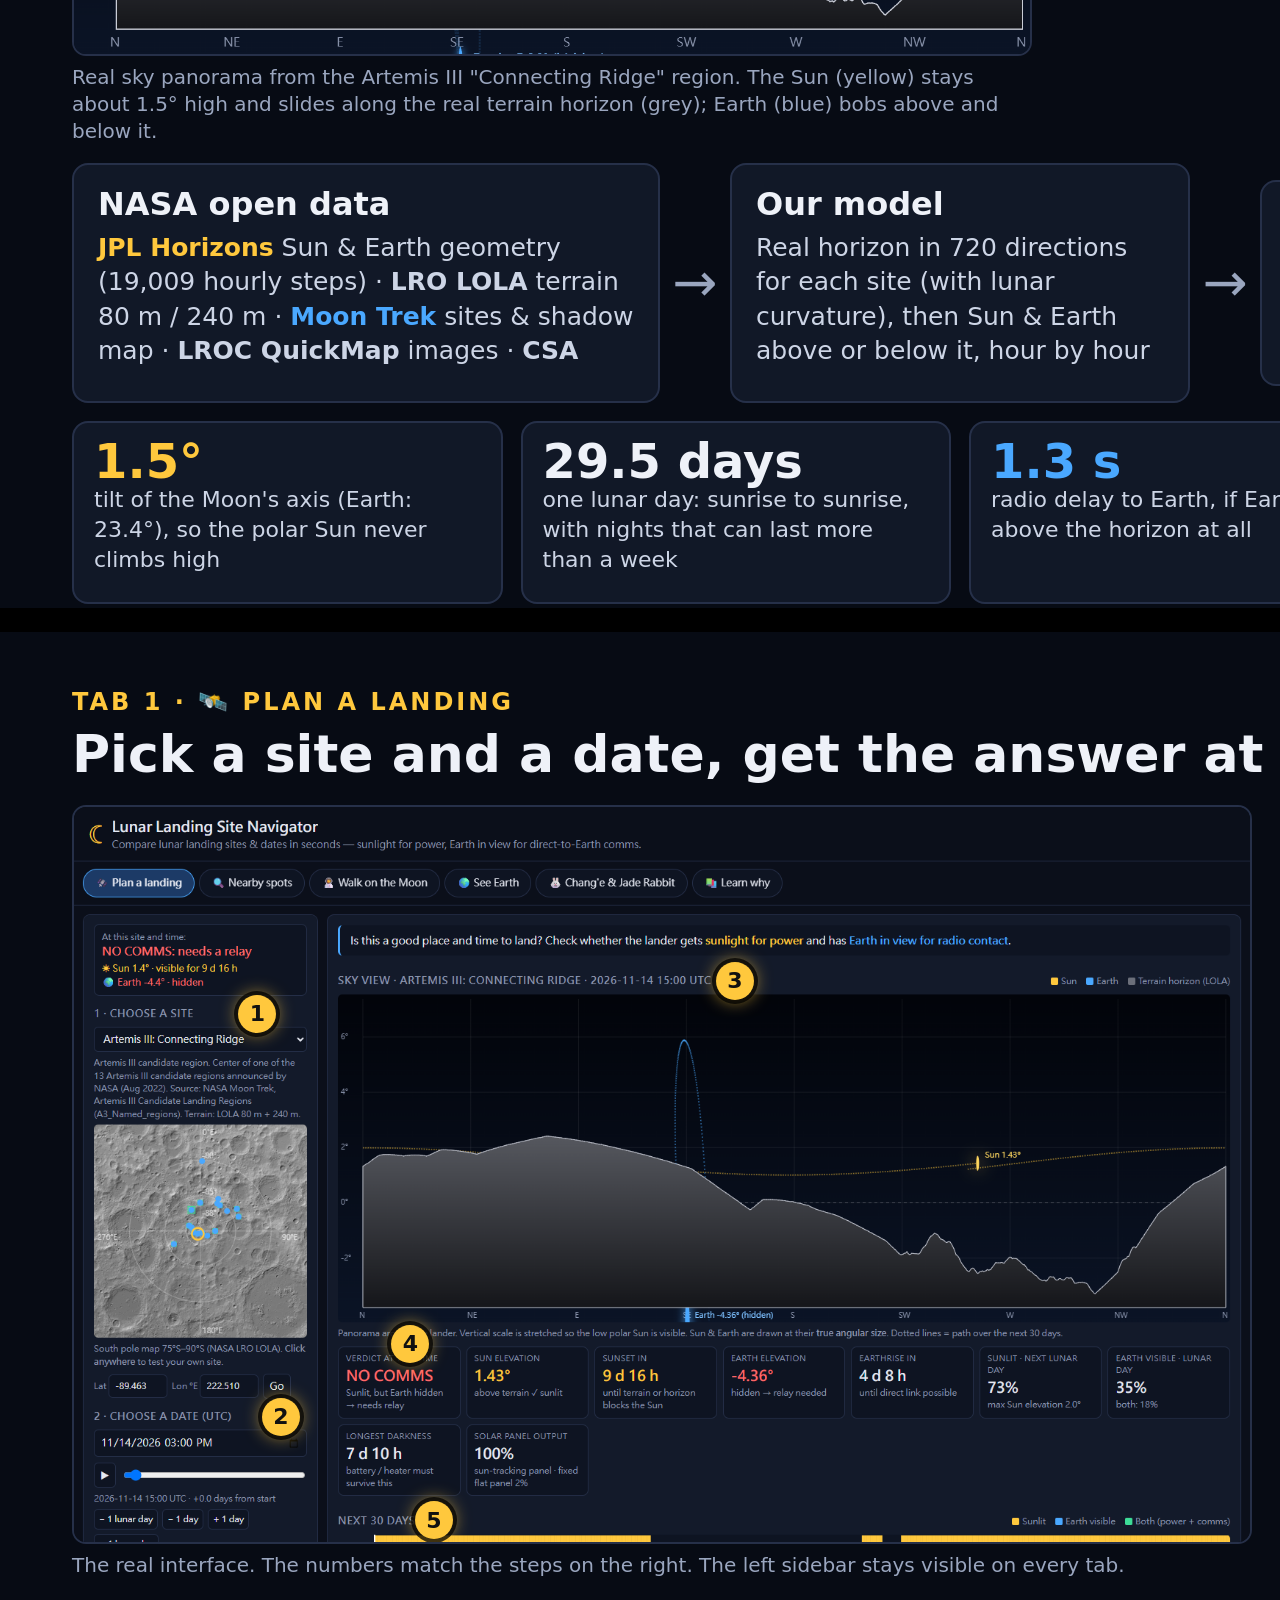
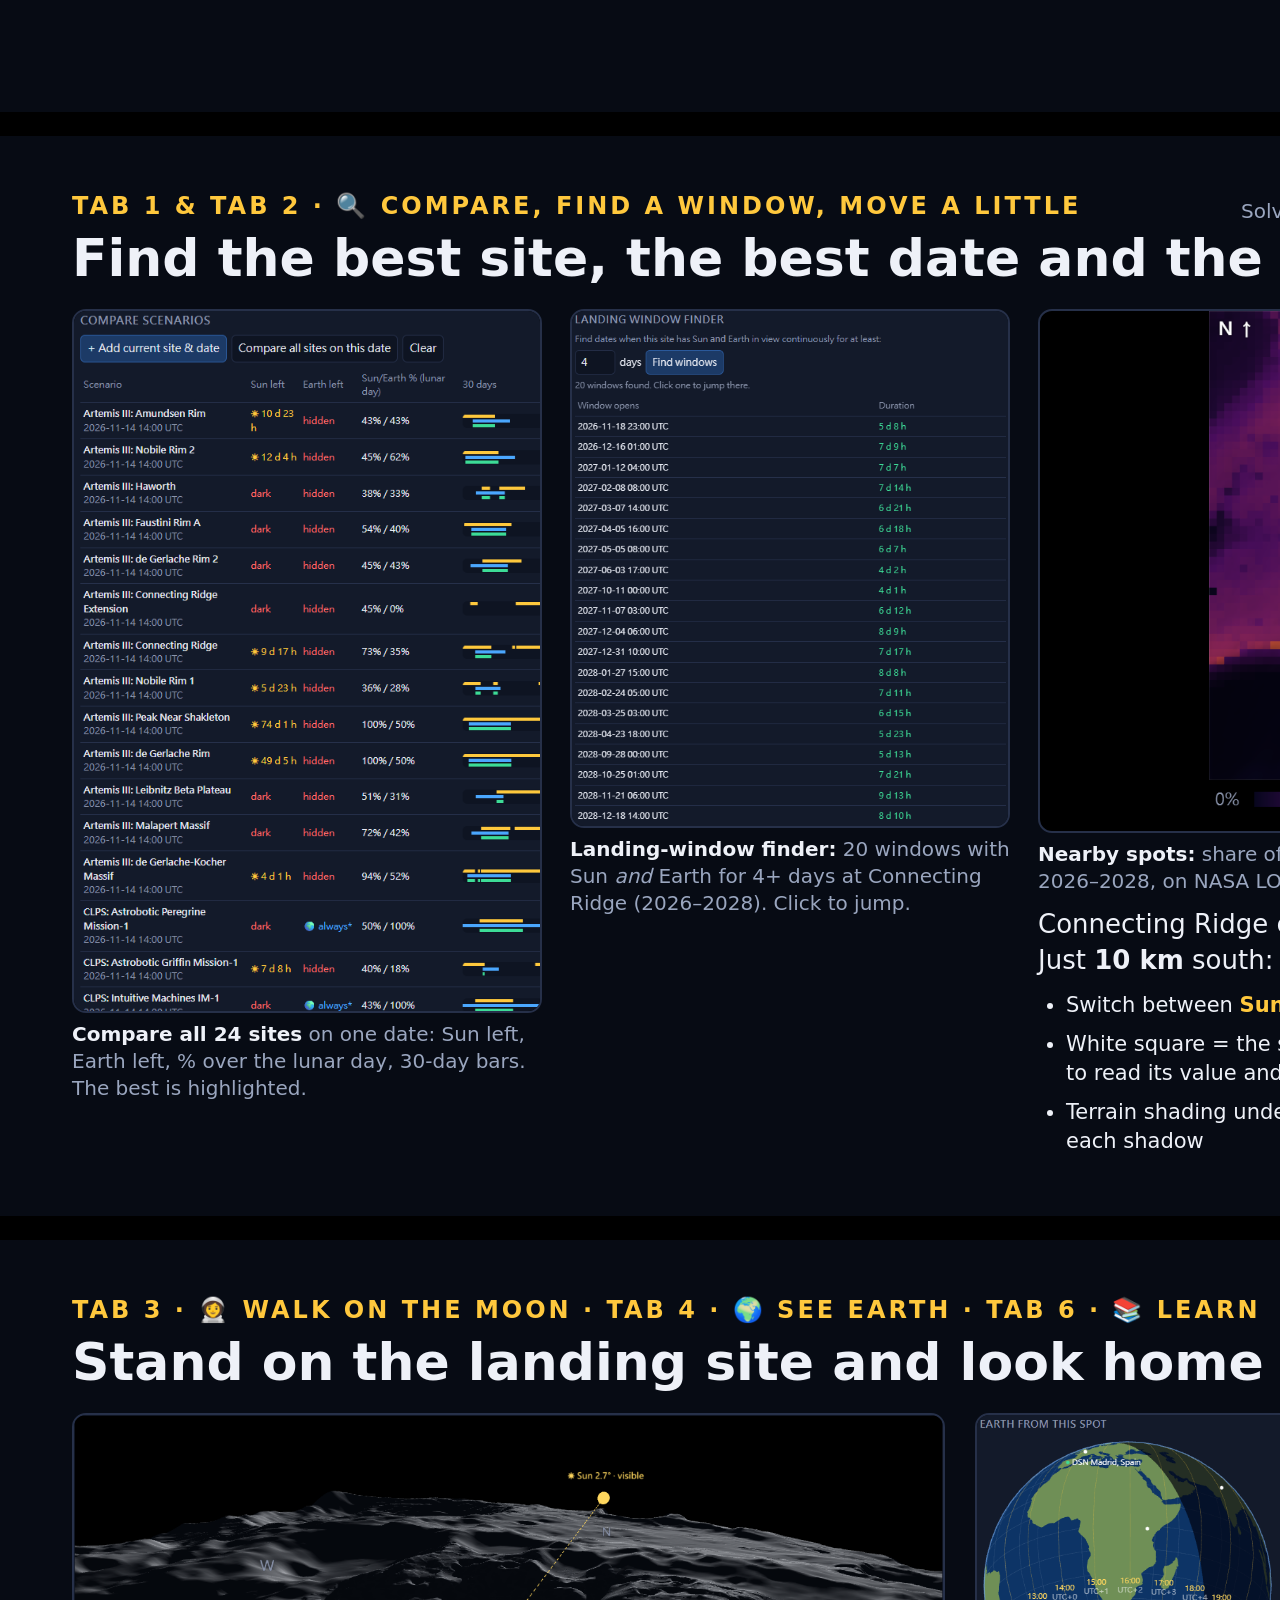
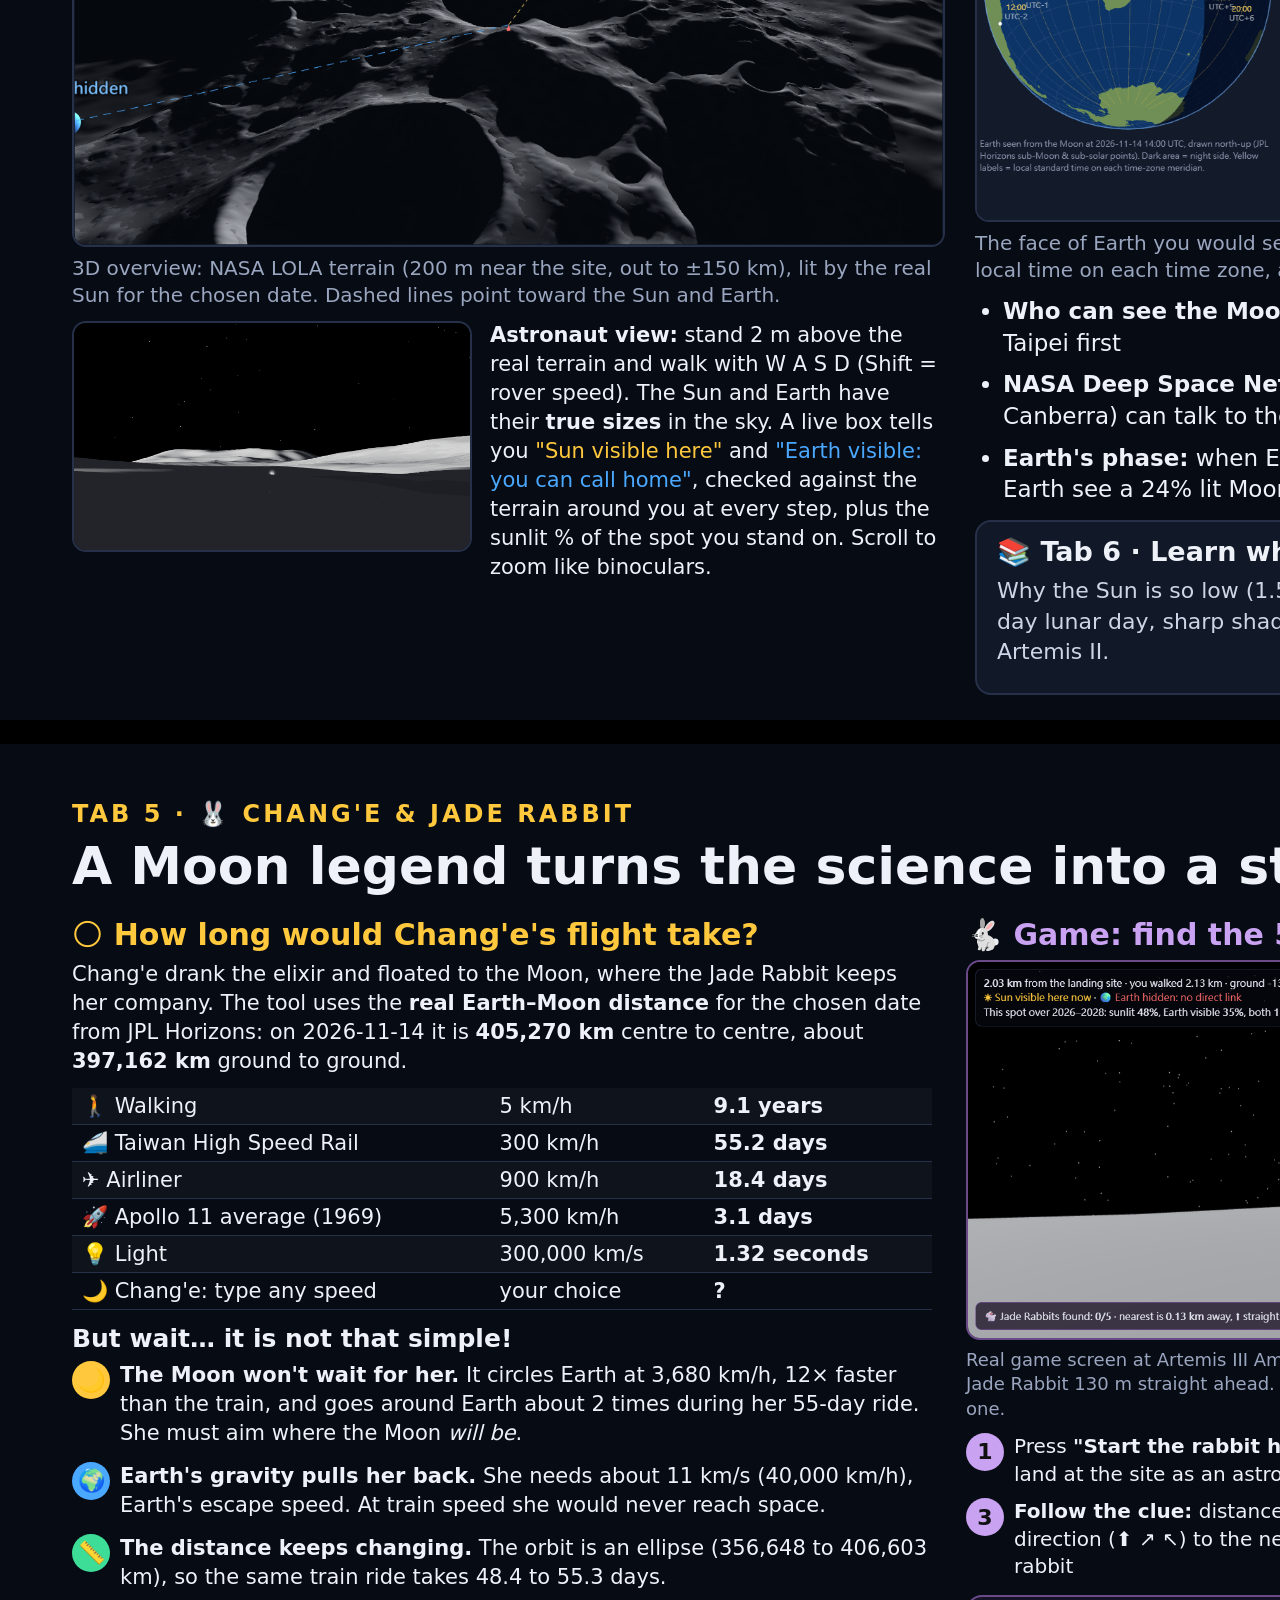
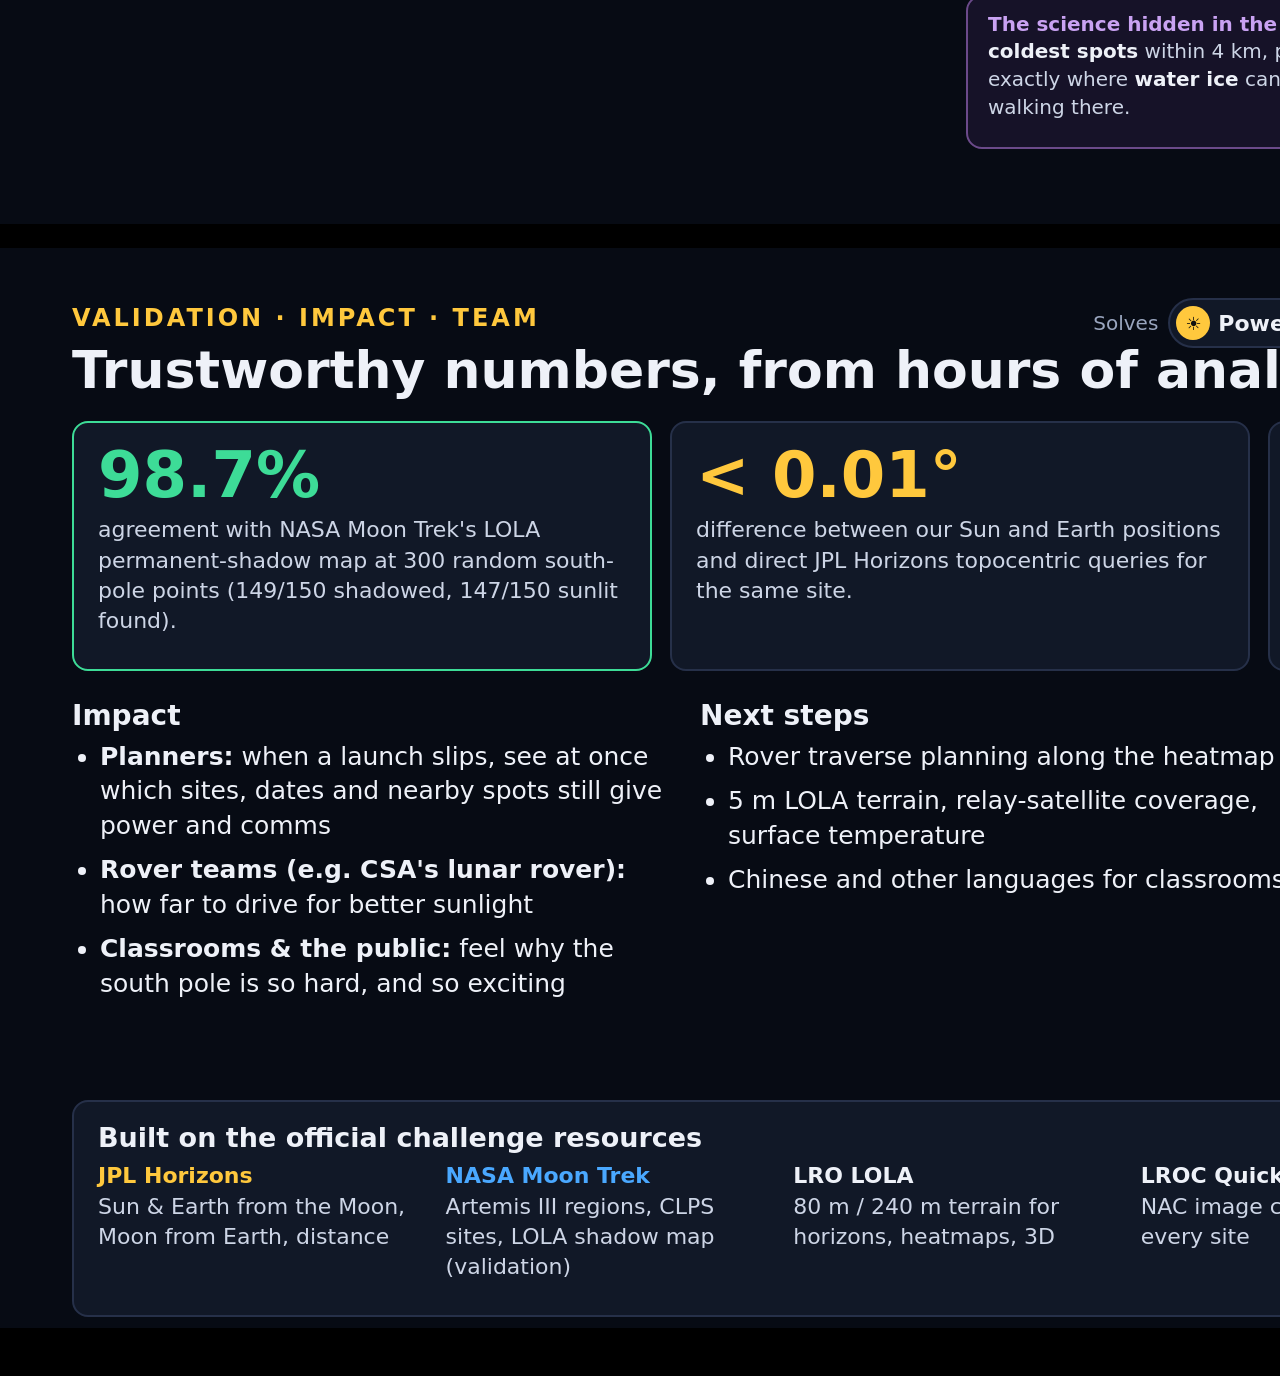
==== commit 8890cd5f: "Slides: sunlit rabbit-game screenshot on slide 6 Co-Authored-By: Claude Opus 5.5 <noreply@anthropic." ====
--- a/web/slides/index.html
+++ b/web/slides/index.html
@@ -216,7 +216,7 @@
     <div class="col">
       <h3 class="rab" style="font-size:30px">🐇 Game: find the 5 Jade Rabbits</h3>
       <div class="frame" style="border-color:#6b4a8a"><img src="img/rabbit_game.png"></div>
-      <div class="cap" style="font-size:18px">Real game screen: a rabbit in a crater floor where the Sun and Earth are both hidden. The purple box counts rabbits and points to the nearest one.</div>
+      <div class="cap" style="font-size:18px">Real game screen at Artemis III Amundsen Rim: sunlit lunar ground under a starry sky, and a Jade Rabbit 130 m straight ahead. The purple box counts the rabbits and points to the nearest one.</div>
       <div class="grid2" style="gap:10px 18px; margin-top:12px">
         <div class="feat" style="margin:0"><span class="step" style="background:var(--rab)">1</span><p style="font-size:20px">Press <b>"Start the rabbit hunt"</b>: you land at the site as an astronaut</p></div>
         <div class="feat" style="margin:0"><span class="step" style="background:var(--rab)">2</span><p style="font-size:20px"><b>Walk</b> with W A S D (Shift = rover); drag to look, scroll to zoom</p></div>
